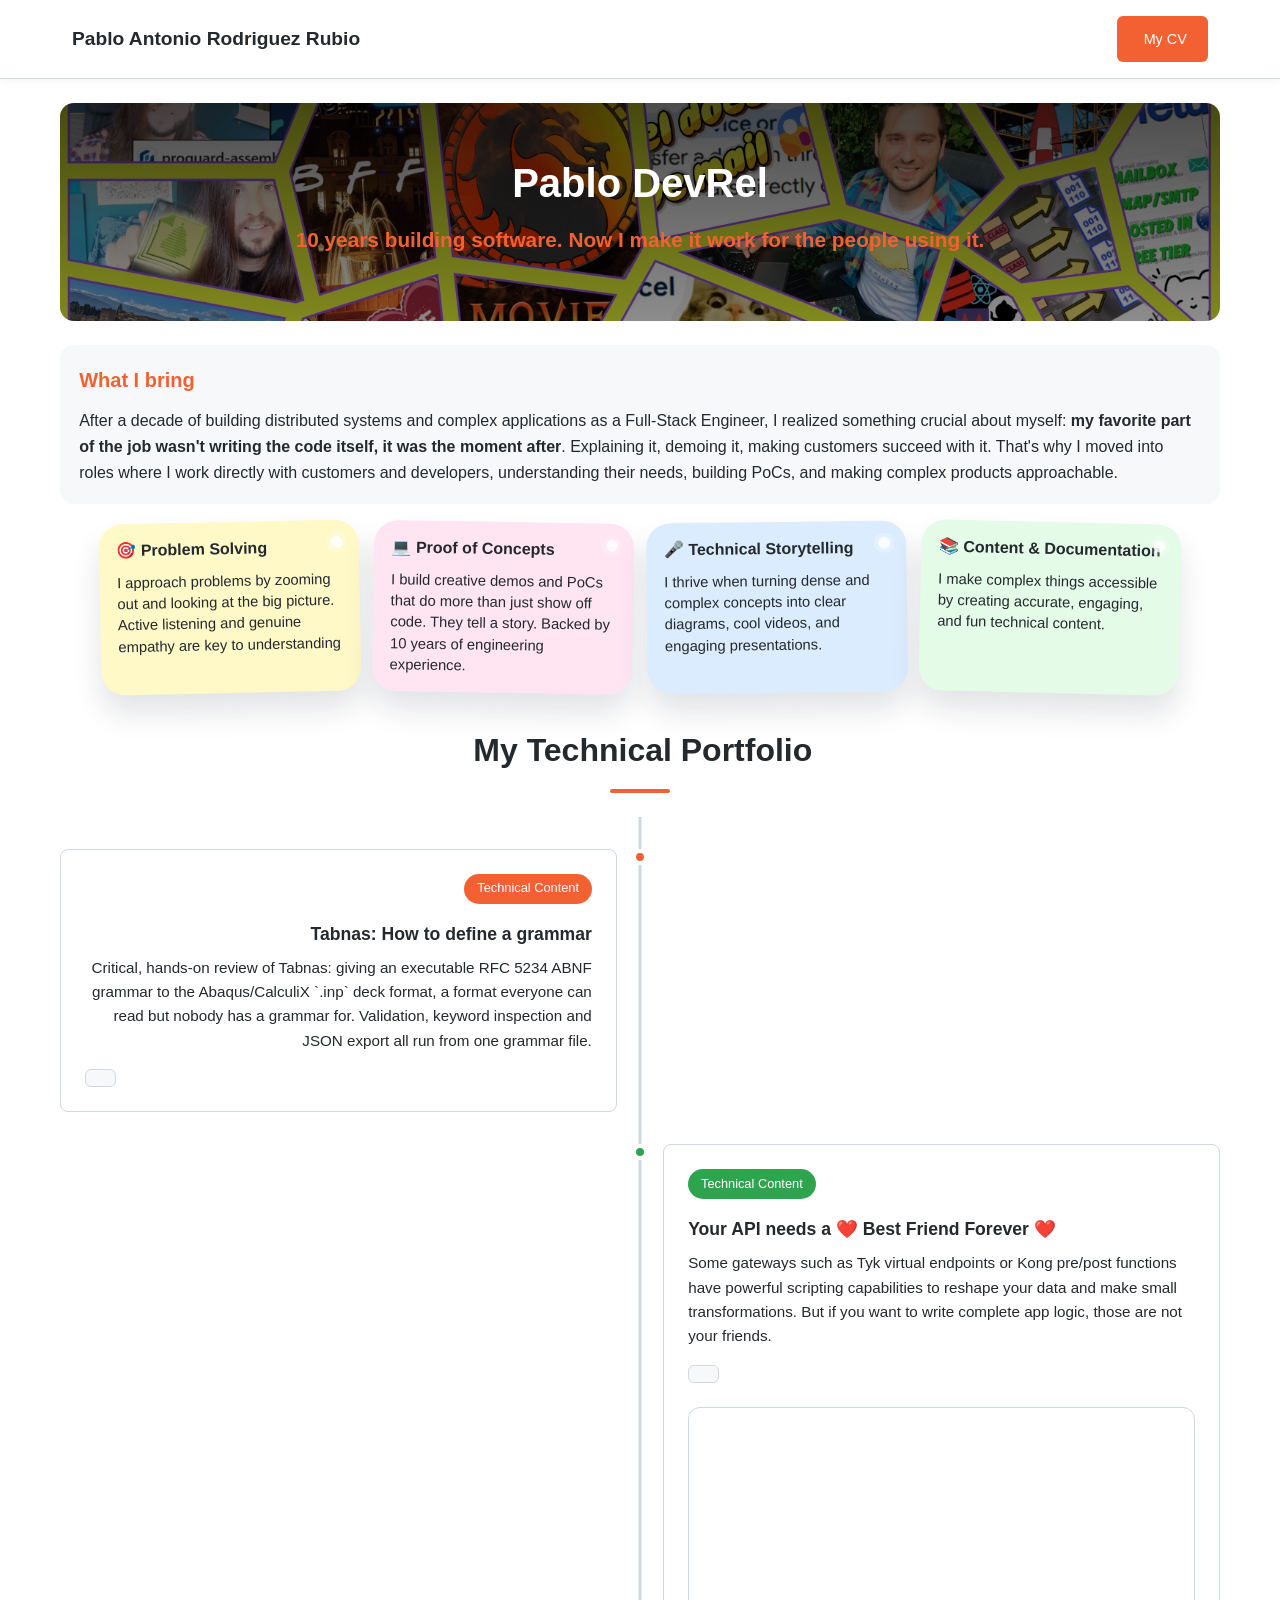
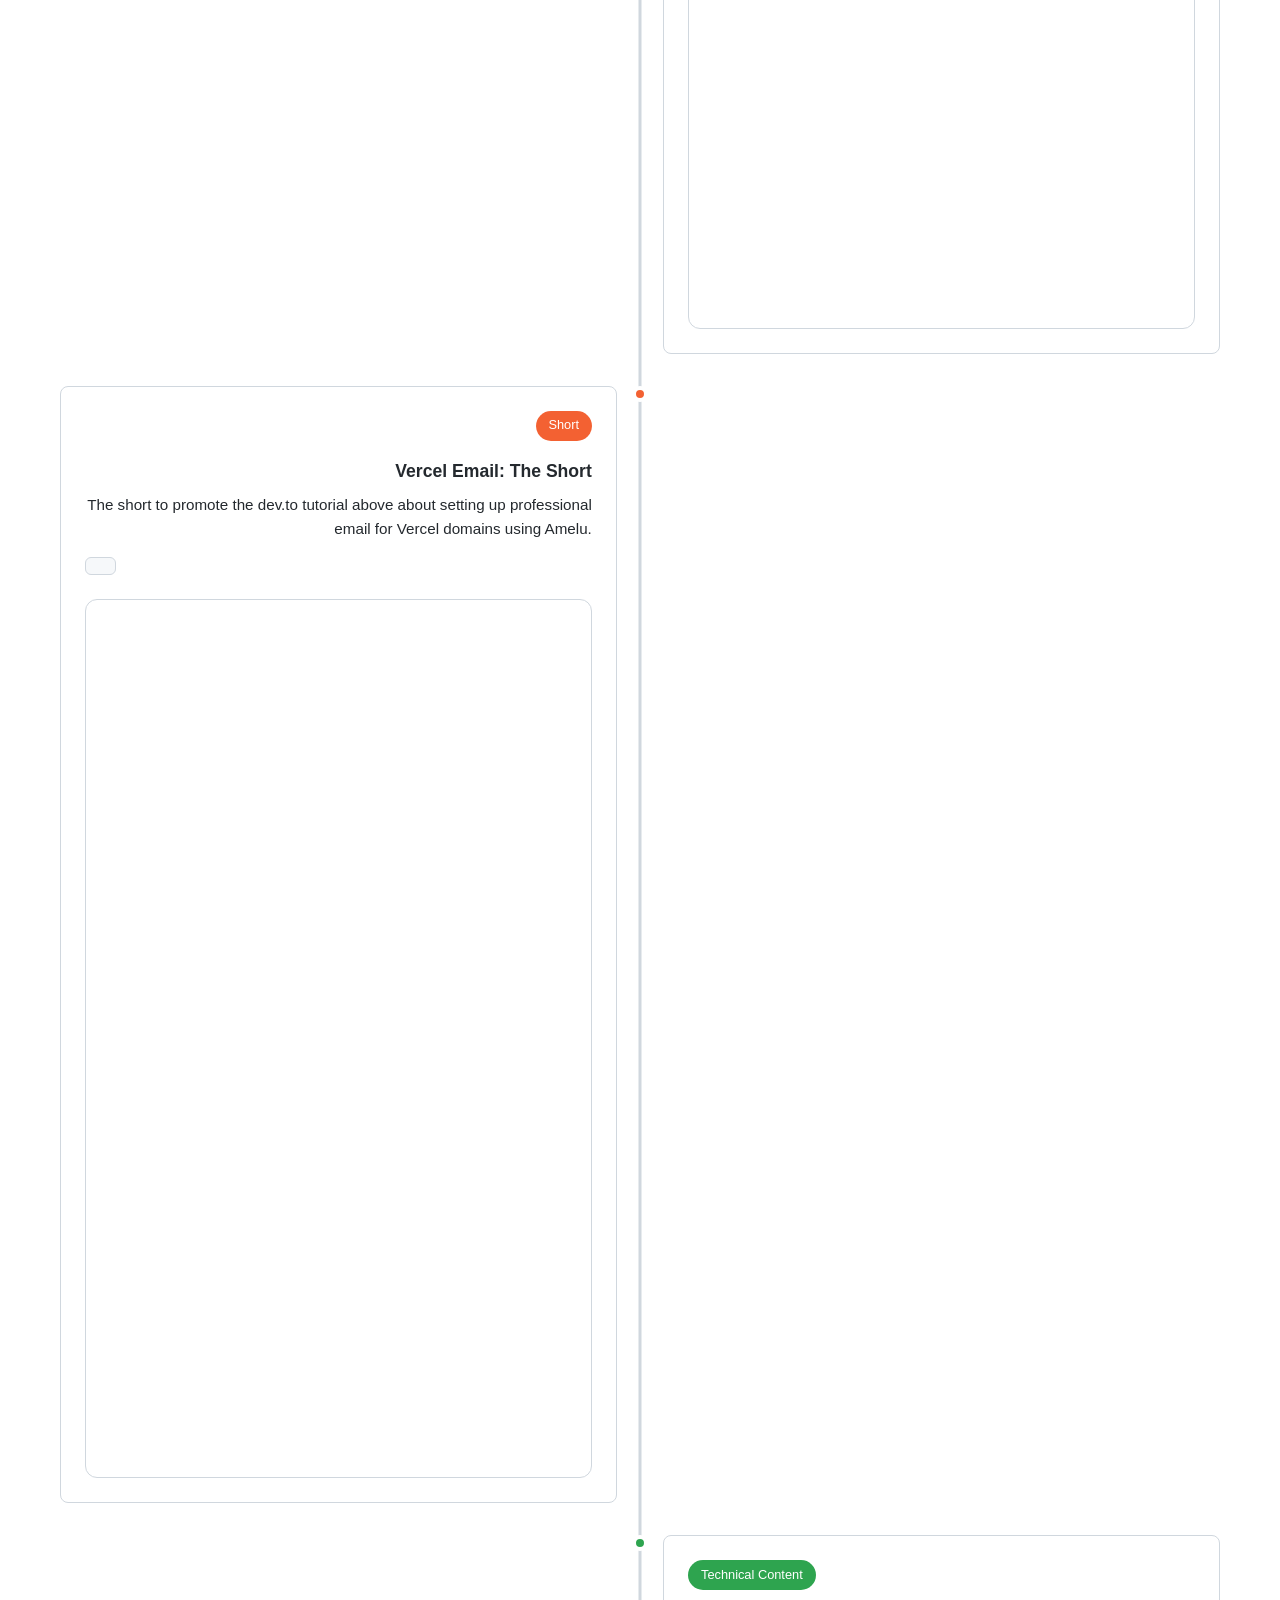
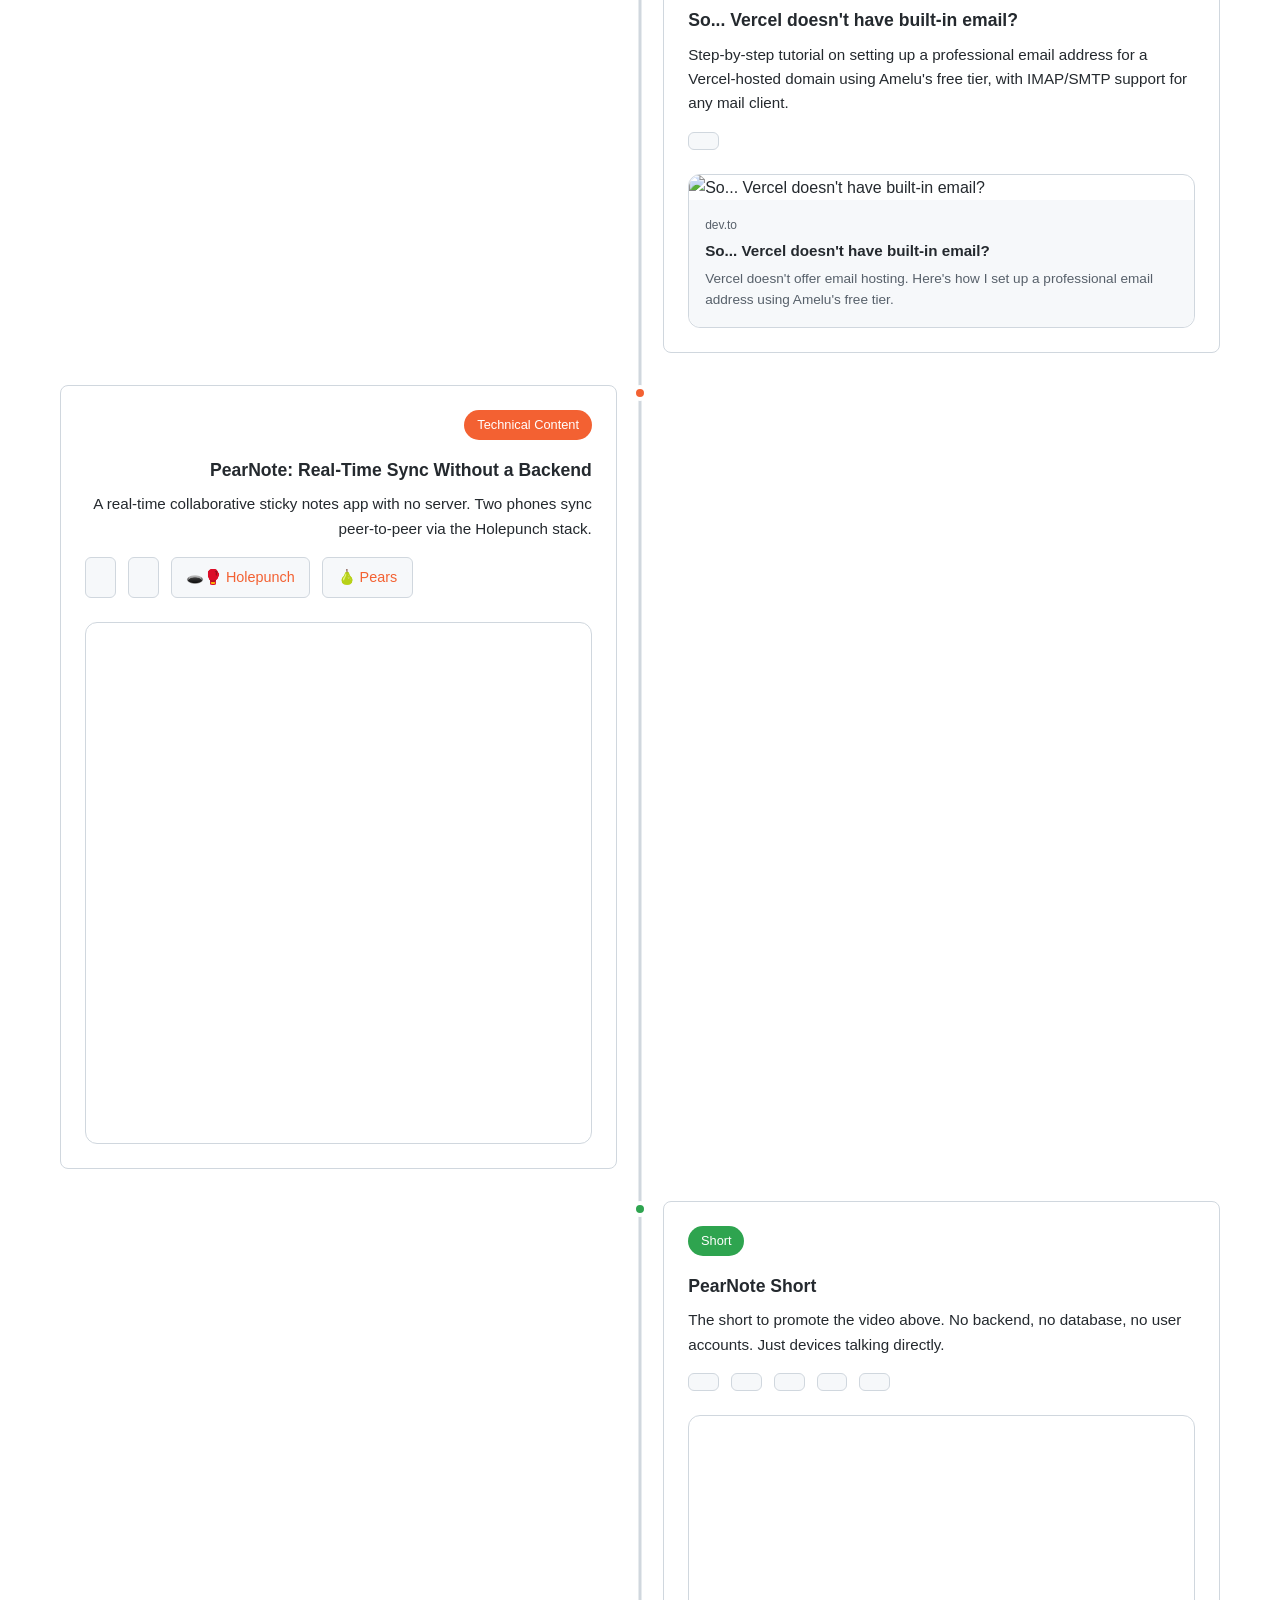
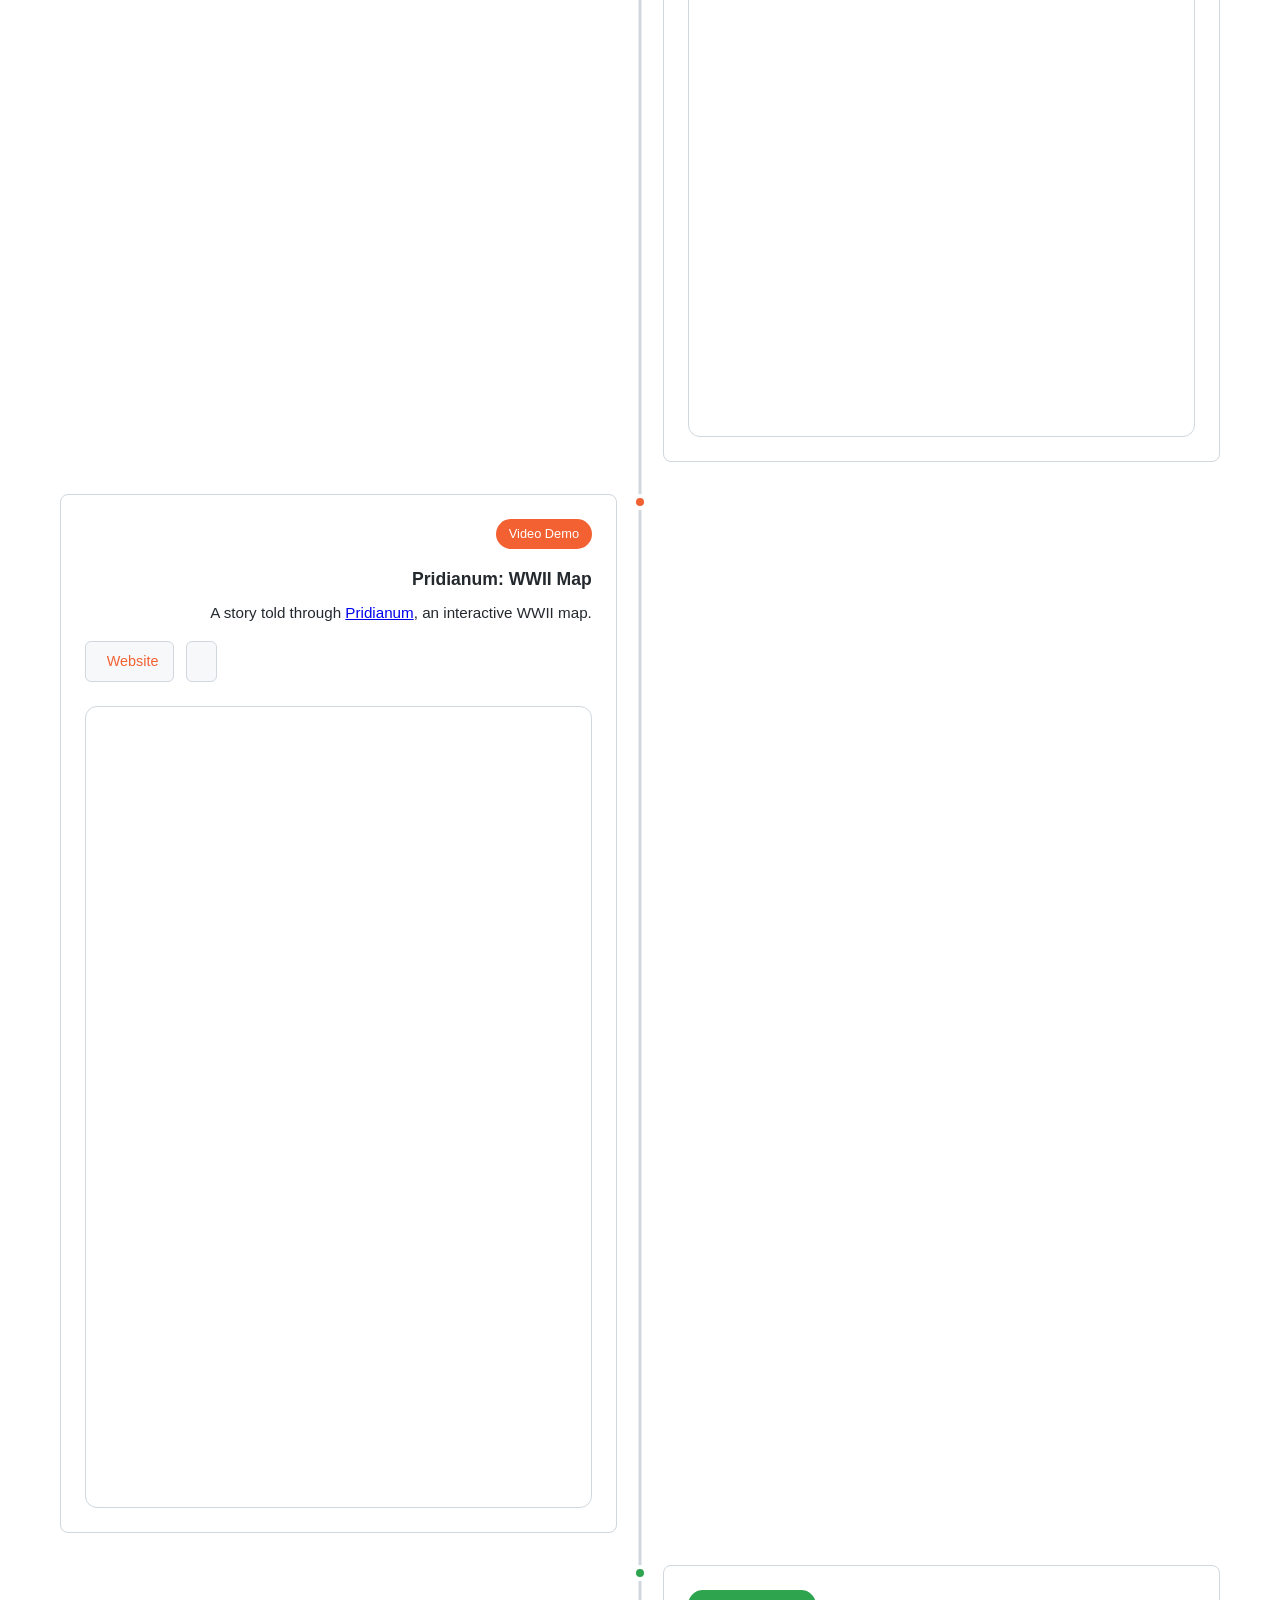
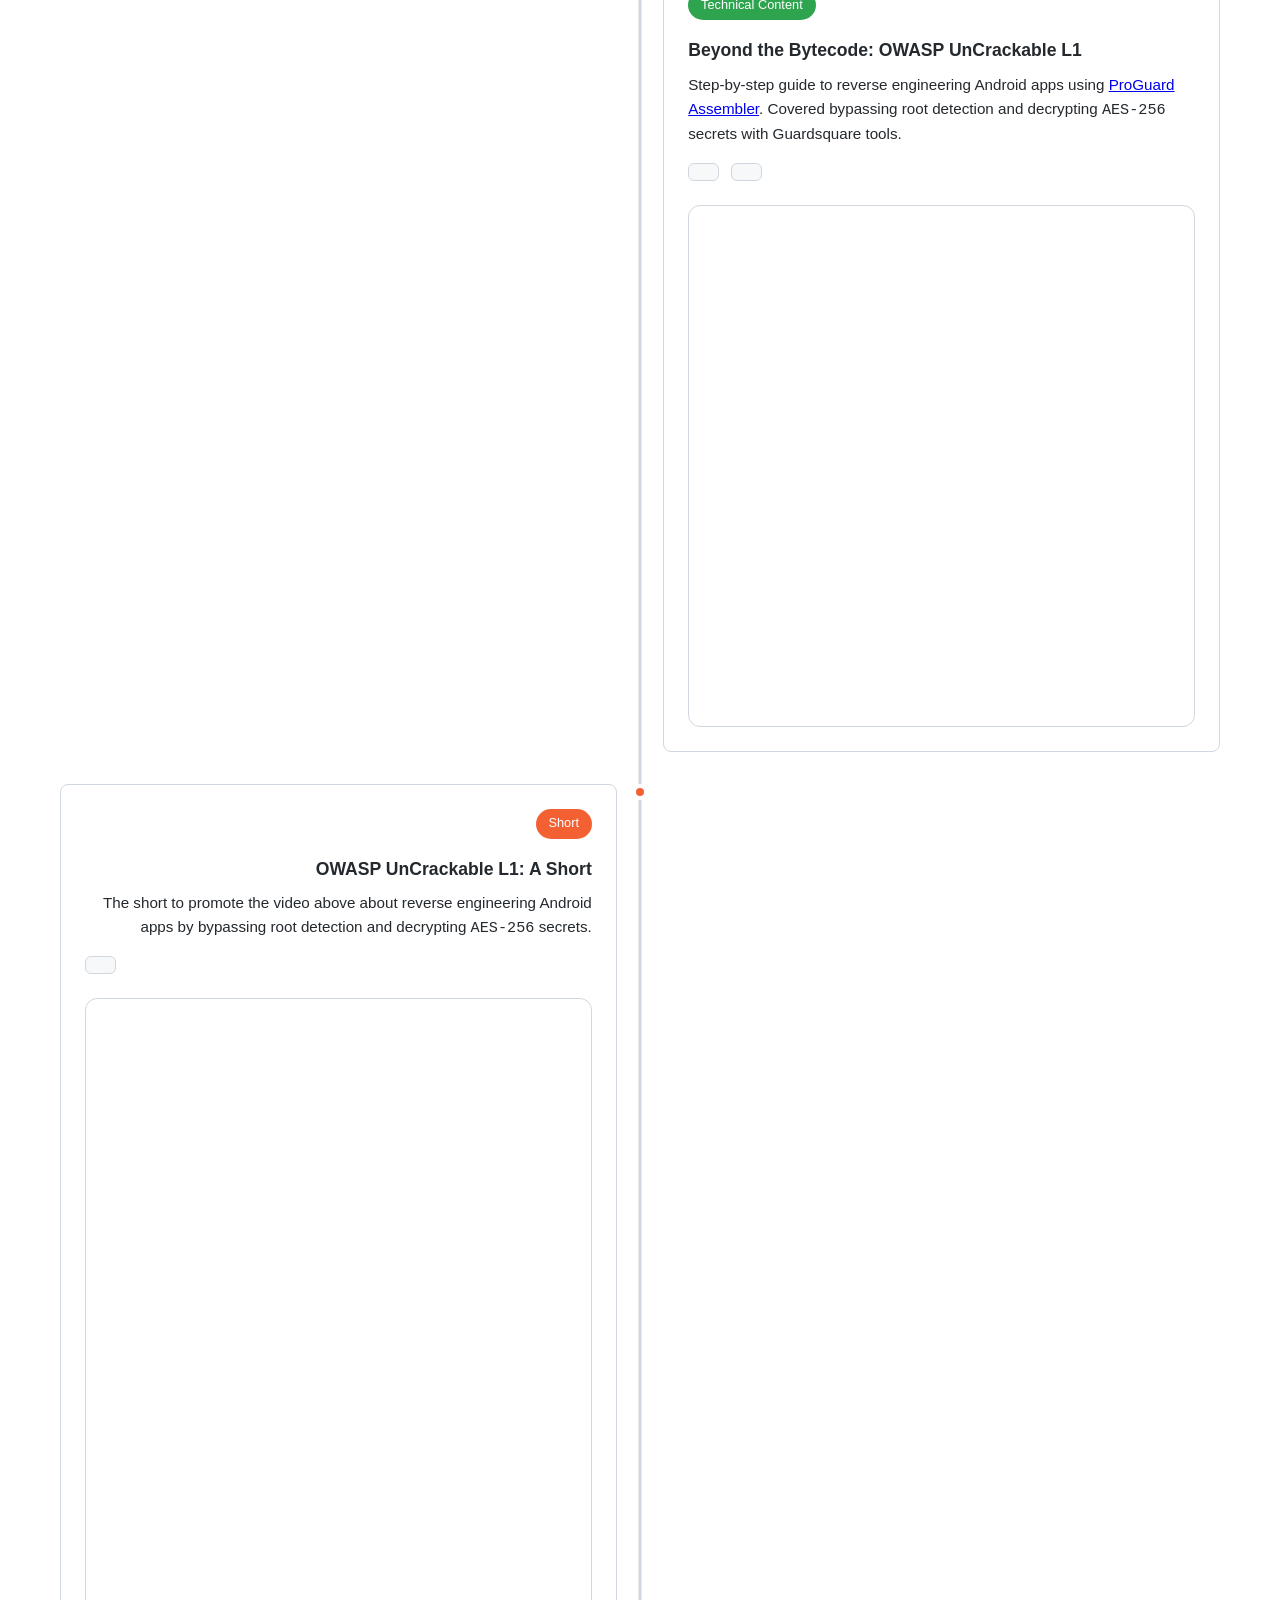
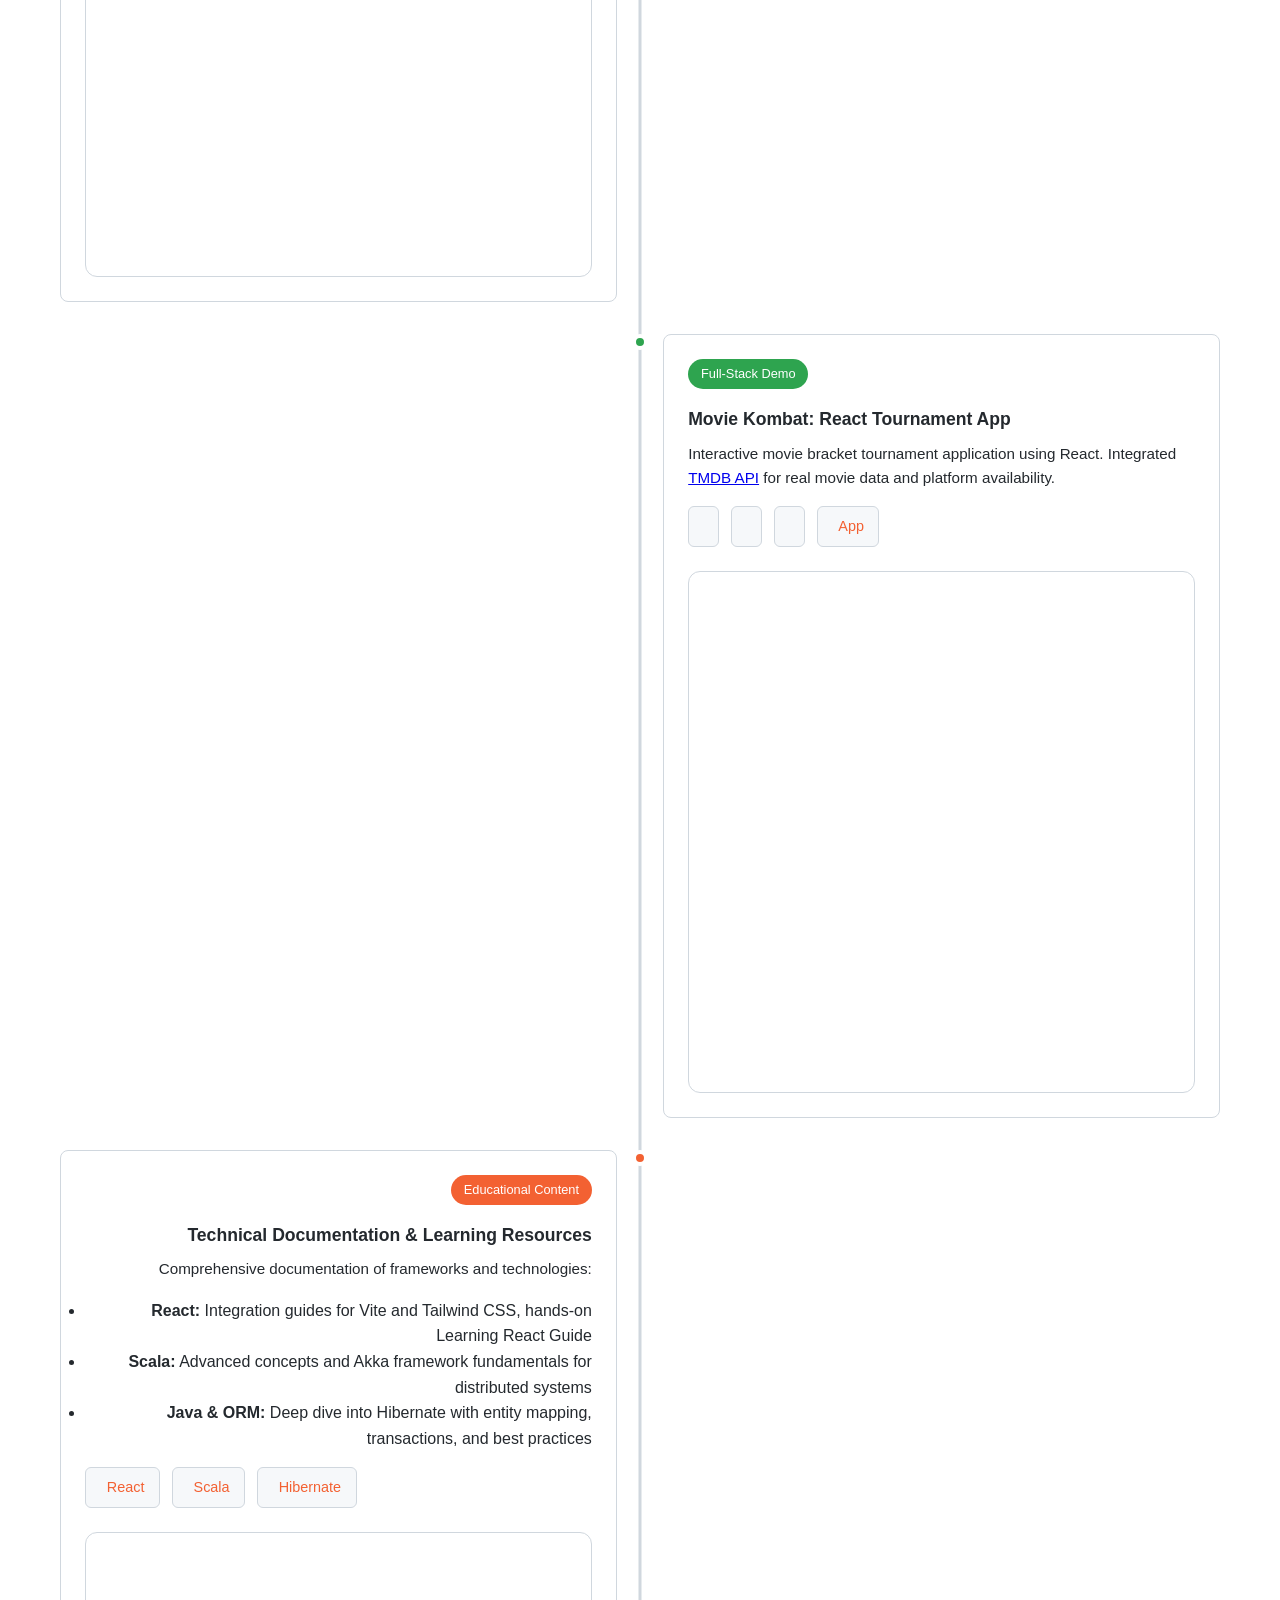
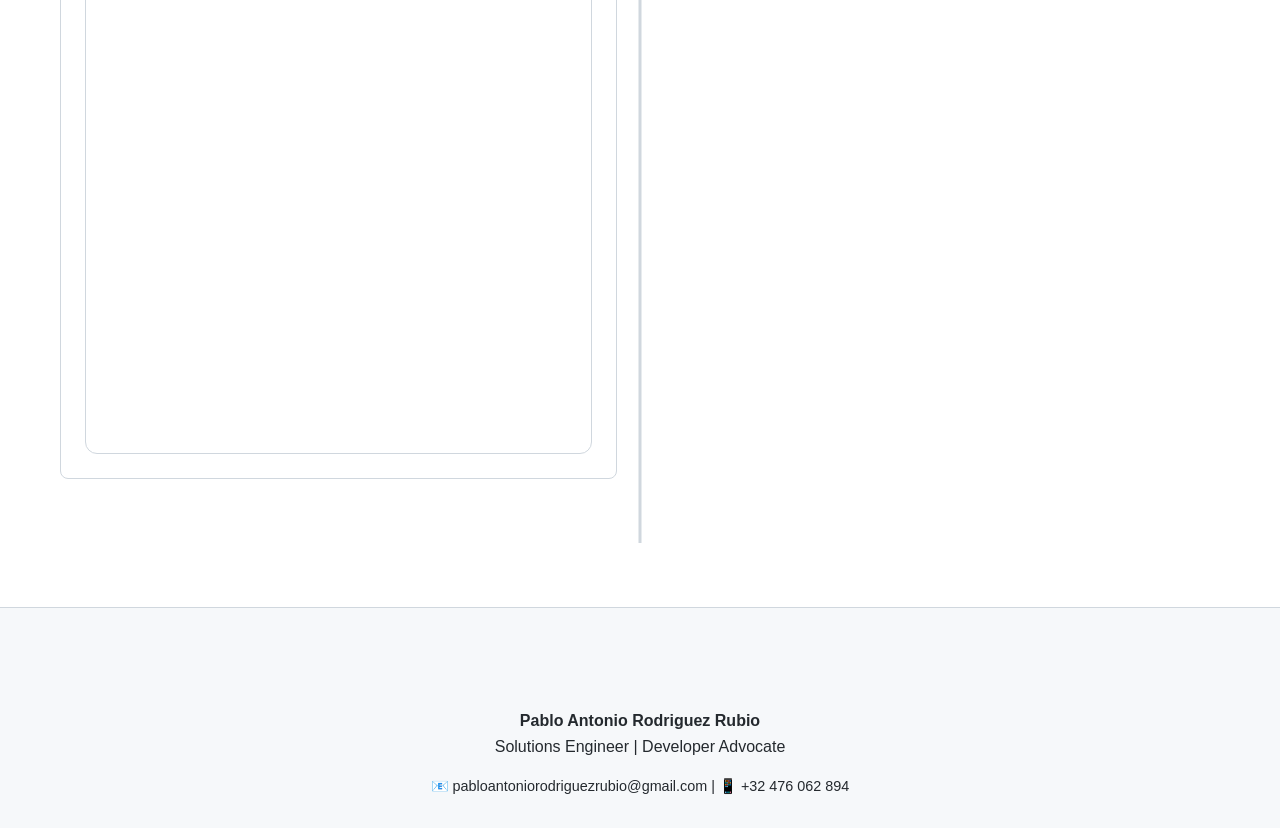
==== index.html @ 9eb97060 "webpage" ====
<!doctype html>
<html lang="en">
  <head>
    <meta charset="UTF-8" />
    <meta name="viewport" content="width=device-width, initial-scale=1.0" />
    <title>Pablo Antonio Rodriguez Rubio ▪️ Solutions Engineer ▪️ DevRel</title>
    <link
      rel="preload"
      as="image"
      href="images/linkedin-banner.webp"
      type="image/webp"
    />
    <link rel="icon" href="images/favicon.png" type="image/png" sizes="32x32" />
    <link rel="apple-touch-icon" href="images/apple-touch-icon.png" />
    <link rel="stylesheet" href="styles.css" />
    <script
      src="https://code.iconify.design/iconify-icon/3.0.0/iconify-icon.min.js"
      defer
    ></script>
  </head>
  <body>
    <header>
      <div class="header-content">
        <div class="header-title">Pablo Antonio Rodriguez Rubio</div>
        <div class="header-links">
          <a
            href="./devrel/Pablo-Antonio-Rodriguez-Rubio-SE-DevRel.pdf"
            class="cv-link devrel"
            ><iconify-icon icon="pepicons-pencil:cv"></iconify-icon>My CV</a
          >
          <!-- <a
            href="./dev/Pablo-Antonio-Rodriguez-Rubio-DEV.pdf"
            class="cv-link dev"
            ><iconify-icon icon="pepicons-pencil:cv"></iconify-icon>Software
            Engineer CV</a
          >-->
        </div>
      </div>
    </header>

    <main>
      <section class="hero">
        <h1>Pablo DevRel</h1>
        <p class="subtitle">
          10 years building software. Now I make it work for the people using
          it.
        </p>
      </section>
      <section class="why-section">
        <div class="why-content">
          <h3>What I bring</h3>
          <p>
            After a decade of building distributed systems and complex
            applications as a Full-Stack Engineer, I realized something crucial
            about myself:
            <strong
              >my favorite part of the job wasn't writing the code itself, it
              was the moment after</strong
            >. Explaining it, demoing it, making customers succeed with it.
            That's why I moved into roles where I work directly with customers
            and developers, understanding their needs, building PoCs, and
            making complex products approachable.
          </p>
        </div>

        <div class="why-grid">
          <div class="why-card sticker-yellow rotate-1">
            <h4>🎯 Problem Solving</h4>
            <p>
              I approach problems by zooming out and looking at the big picture.
              Active listening and genuine empathy are key to understanding
            </p>
          </div>
          <div class="why-card sticker-pink rotate-2">
            <h4>💻 Proof of Concepts</h4>
            <p>
              I build creative demos and PoCs that do more than just show off
              code. They tell a story. Backed by 10 years of engineering
              experience.
            </p>
          </div>
          <div class="why-card sticker-blue rotate-3">
            <h4>🎤 Technical Storytelling</h4>
            <p>
              I thrive when turning dense and complex concepts into clear
              diagrams, cool videos, and engaging presentations.
            </p>
          </div>
          <div class="why-card sticker-green rotate-4">
            <h4>📚 Content & Documentation</h4>
            <p>
              I make complex things accessible by creating accurate, engaging,
              and fun technical content.
            </p>
          </div>
        </div>
      </section>

      <section class="timeline-section">
        <h2 class="section-title">
          <iconify-icon icon="pinhead:treasure-map"></iconify-icon>My Technical
          Portfolio
        </h2>
        <div class="timeline-container">
          <div class="timeline-item">
            <div class="timeline-dot"></div>
            <div class="timeline-content">
              <span class="category">Technical Content</span>
              <h4>Tabnas: How to define a grammar</h4>
              <p>
                Critical, hands-on review of Tabnas: giving an executable RFC
                5234 ABNF grammar to the Abaqus/CalculiX `.inp` deck format, a
                format everyone can read but nobody has a grammar for.
                Validation, keyword inspection and JSON export all run from one
                grammar file.
              </p>
              <div class="timeline-links">
                <a
                  href="https://dev.to/pablodevrel/tabnas-how-to-define-a-grammar-243i"
                  class="timeline-link"
                  target="_blank"
                  rel="noopener noreferrer"
                  ><iconify-icon icon="simple-icons:devdotto"></iconify-icon
                ></a>
              </div>
            </div>
          </div>

          <div class="timeline-item">
            <div class="timeline-dot"></div>
            <div class="timeline-content">
              <span class="category">Technical Content</span>
              <h4>Your API needs a ❤️ Best Friend Forever ❤️</h4>
              <p>
                Some gateways such as Tyk virtual endpoints or Kong pre/post
                functions have powerful scripting capabilities to reshape your
                data and make small transformations. But if you want to write
                complete app logic, those are not your friends. 
              </p>
              <div class="timeline-links">
                <a
                  href="https://www.youtube.com/watch?v=d8GkpmMJqsI"
                  class="timeline-link"
                  target="_blank"
                  rel="noopener noreferrer"
                  ><iconify-icon icon="icomoon-free:youtube2"></iconify-icon
                ></a>
              </div>
              <div class="embed-container">
                <iframe
                  loading="lazy"
                  width="560"
                  height="315"
                  src="https://www.youtube.com/embed/d8GkpmMJqsI"
                  title="Your API needs a Best Friend Forever"
                  frameborder="0"
                  allow="
                    accelerometer;
                    autoplay;
                    clipboard-write;
                    encrypted-media;
                    gyroscope;
                    picture-in-picture;
                    web-share;
                  "
                  referrerpolicy="strict-origin-when-cross-origin"
                  allowfullscreen
                ></iframe>
              </div>
            </div>
          </div>

          <div class="timeline-item">
            <div class="timeline-dot"></div>
            <div class="timeline-content">
              <span class="category">Short</span>
              <h4>Vercel Email: The Short</h4>
              <p>
                The short to promote the dev.to tutorial above about setting up
                professional email for Vercel domains using Amelu.
              </p>
              <div class="timeline-links">
                <a
                  href="https://www.linkedin.com/posts/pablo-antonio-rodriguez-rubio_vercel-email-devrel-ugcPost-7496207571498905600-7t-N/?utm_source=share&utm_medium=member_desktop&rcm=ACoAADUa0hwB06eAXuLcZS24G6hAF7MsJupSDnM"
                  class="timeline-link"
                  target="_blank"
                  rel="noopener noreferrer"
                  ><iconify-icon icon="logos:linkedin"></iconify-icon
                ></a>
              </div>
              <div class="embed-container">
                <iframe
                  loading="lazy"
                  src="https://www.linkedin.com/embed/feed/update/urn:li:ugcPost:7496207571498905600?collapsed=1"
                  height="877"
                  width="504"
                  frameborder="0"
                  allowfullscreen=""
                  title="Embedded post"
                ></iframe>
              </div>
            </div>
          </div>

          <div class="timeline-item">
            <div class="timeline-dot"></div>
            <div class="timeline-content">
              <span class="category">Technical Content</span>
              <h4>So... Vercel doesn't have built-in email?</h4>
              <p>
                Step-by-step tutorial on setting up a professional email address
                for a Vercel-hosted domain using Amelu's free tier, with
                IMAP/SMTP support for any mail client.
              </p>
              <div class="timeline-links">
                <a
                  href="https://dev.to/pablodevrel/so-vercel-doesnt-have-built-in-email-2dpd"
                  class="timeline-link"
                  target="_blank"
                  rel="noopener noreferrer"
                  ><iconify-icon
                    icon="ph:dev-to-logo-fill"
                    style="font-size: 1.5rem"
                  ></iconify-icon
                ></a>
              </div>
              <div class="embed-container">
                <a
                  href="https://dev.to/pablodevrel/so-vercel-doesnt-have-built-in-email-2dpd"
                  target="_blank"
                  rel="noopener noreferrer"
                  style="display: block; text-decoration: none; color: inherit"
                >
                  <img
                    src="https://media2.dev.to/dynamic/image/width=1000,height=420,fit=cover,gravity=auto,format=auto/https%3A%2F%2Fdev-to-uploads.s3.us-east-2.amazonaws.com%2Fuploads%2Farticles%2Fqiwcn5bowu2g4pg5d5pb.png"
                    alt="So... Vercel doesn't have built-in email?"
                    style="
                      width: 100%;
                      height: auto;
                      display: block;
                      border-radius: 12px 12px 0 0;
                    "
                  />
                  <div
                    style="
                      padding: 1rem;
                      background: var(--surface-muted);
                      border-radius: 0 0 12px 12px;
                    "
                  >
                    <div
                      style="
                        font-size: 0.75rem;
                        color: var(--text-muted);
                        margin-bottom: 0.25rem;
                      "
                    >
                      dev.to
                    </div>
                    <div style="font-weight: 600; font-size: 0.95rem">
                      So... Vercel doesn't have built-in email?
                    </div>
                    <div
                      style="
                        font-size: 0.85rem;
                        color: var(--text-muted);
                        margin-top: 0.25rem;
                      "
                    >
                      Vercel doesn't offer email hosting. Here's how I set up a
                      professional email address using Amelu's free tier.
                    </div>
                  </div>
                </a>
              </div>
            </div>
          </div>

          <div class="timeline-item">
            <div class="timeline-dot"></div>
            <div class="timeline-content">
              <span class="category">Technical Content</span>
              <h4>PearNote: Real-Time Sync Without a Backend</h4>
              <p>
                A real-time collaborative sticky notes app with no server. Two
                phones sync peer-to-peer via the Holepunch stack.
              </p>
              <div class="timeline-links">
                <a
                  href="https://www.youtube.com/watch?v=B8783WSrCjI"
                  class="timeline-link"
                  target="_blank"
                  rel="noopener noreferrer"
                  ><iconify-icon icon="icomoon-free:youtube2"></iconify-icon
                ></a>
                <a
                  href="https://github.com/pablorotten/PearNote"
                  class="timeline-link"
                  target="_blank"
                  rel="noopener noreferrer"
                  ><iconify-icon icon="octicon:lockup-github-16"></iconify-icon
                ></a>
                <a
                  href="https://holepunch.to/"
                  class="timeline-link"
                  target="_blank"
                  rel="noopener noreferrer"
                  >🕳️🥊 Holepunch</a
                >
                <a
                  href="https://pears.com/"
                  class="timeline-link"
                  target="_blank"
                  rel="noopener noreferrer"
                  >🍐 Pears</a
                >
              </div>
              <div class="embed-container">
                <iframe
                  loading="lazy"
                  width="560"
                  height="315"
                  src="https://www.youtube.com/embed/B8783WSrCjI?si=c2NAVy8_muSsmod7"
                  title="YouTube video player"
                  frameborder="0"
                  allow="
                    accelerometer;
                    autoplay;
                    clipboard-write;
                    encrypted-media;
                    gyroscope;
                    picture-in-picture;
                    web-share;
                  "
                  referrerpolicy="strict-origin-when-cross-origin"
                  allowfullscreen
                ></iframe>
              </div>
            </div>
          </div>

          <div class="timeline-item">
            <div class="timeline-dot"></div>
            <div class="timeline-content">
              <span class="category">Short</span>
              <h4>PearNote Short</h4>
              <p>
                The short to promote the video above. No backend, no database,
                no user accounts. Just devices talking directly.
              </p>
              <div class="timeline-links">
                <a
                  href="https://www.tiktok.com/@pablodevrel/video/7670962825875033377"
                  class="timeline-link"
                  target="_blank"
                  rel="noopener noreferrer"
                  ><iconify-icon icon="simple-icons:tiktok"></iconify-icon
                ></a>
                <a
                  href="https://www.instagram.com/reel/DbtMjbHs1TP"
                  class="timeline-link"
                  target="_blank"
                  rel="noopener noreferrer"
                  ><iconify-icon icon="skill-icons:instagram"></iconify-icon
                ></a>
                <a
                  href="https://x.com/PabloDevRel/status/2085406445030228200"
                  class="timeline-link"
                  target="_blank"
                  rel="noopener noreferrer"
                  ><iconify-icon icon="bi:twitter-x"></iconify-icon
                ></a>
                <a
                  href="https://youtube.com/shorts/1I3DPj1Mlp8"
                  class="timeline-link"
                  target="_blank"
                  rel="noopener noreferrer"
                  ><iconify-icon icon="icomoon-free:youtube2"></iconify-icon
                ></a>
                <a
                  href="https://www.linkedin.com/posts/pablo-antonio-rodriguez-rubio_i-built-pearnote-using-the-holepunch-p2p-ugcPost-7491177729585872896-a02P/?utm_source=share&utm_medium=member_desktop&rcm=ACoAADUa0hwB06eAXuLcZS24G6hAF7MsJupSDnM"
                  class="timeline-link"
                  target="_blank"
                  rel="noopener noreferrer"
                  ><iconify-icon icon="logos:linkedin"></iconify-icon
                ></a>
              </div>
              <div class="embed-container">
                <iframe
                  loading="lazy"
                  src="https://www.tiktok.com/embed/v2/7670962825875033377"
                  title="PearNote TikTok short"
                  frameborder="0"
                  scrolling="no"
                  allowfullscreen
                ></iframe>
              </div>
            </div>
          </div>

          <div class="timeline-item">
            <div class="timeline-dot"></div>
            <div class="timeline-content">
              <span class="category">Video Demo</span>
              <h4>Pridianum: WWII Map</h4>
              <p>
                A story told through
                <a
                  href="https://pridianum.xyz/"
                  target="_blank"
                  rel="noopener noreferrer"
                  >Pridianum</a
                >, an interactive WWII map.
              </p>
              <div class="timeline-links">
                <a
                  href="https://pridianum.xyz/"
                  class="timeline-link"
                  target="_blank"
                  rel="noopener noreferrer"
                  ><iconify-icon icon="mdi:web"></iconify-icon> Website</a
                >
                <a
                  href="https://www.instagram.com/reel/DZN5QjpuKfZ/"
                  class="timeline-link"
                  target="_blank"
                  rel="noopener noreferrer"
                  ><iconify-icon icon="bi:instagram"></iconify-icon
                ></a>
              </div>
              <div class="embed-container">
                <iframe
                  loading="lazy"
                  src="https://www.instagram.com/reel/DZN5QjpuKfZ/embed"
                  title="Pridianum WWII map reel"
                  frameborder="0"
                  scrolling="no"
                  allowfullscreen
                  allow="encrypted-media"
                ></iframe>
              </div>
            </div>
          </div>

          <div class="timeline-item">
            <div class="timeline-dot"></div>
            <div class="timeline-content">
              <span class="category">Technical Content</span>
              <h4>Beyond the Bytecode: OWASP UnCrackable L1</h4>
              <p>
                Step-by-step guide to reverse engineering Android apps using
                <a
                  href="https://github.com/guardsquare/proguard-assembler"
                  target="_blank"
                  rel="noopener noreferrer"
                  >ProGuard Assembler</a
                >. Covered bypassing root detection and decrypting
                <code>AES-256</code> secrets with Guardsquare tools.
              </p>
              <div class="timeline-links">
                <a
                  href="https://www.youtube.com/watch?v=mUKR67VA0Lg"
                  class="timeline-link"
                  target="_blank"
                  rel="noopener noreferrer"
                  ><iconify-icon icon="icomoon-free:youtube2"></iconify-icon
                ></a>
                <a
                  href="https://github.com/pablorotten/GuardSquare-devrel-project"
                  class="timeline-link"
                  target="_blank"
                  rel="noopener noreferrer"
                  ><iconify-icon icon="octicon:lockup-github-16"></iconify-icon
                ></a>
              </div>
              <div class="embed-container">
                <iframe
                  loading="lazy"
                  width="560"
                  height="315"
                  src="https://www.youtube.com/embed/mUKR67VA0Lg?si=fWk-dgQaL2lE48CV"
                  title="YouTube video player"
                  frameborder="0"
                  allow="
                    accelerometer;
                    autoplay;
                    clipboard-write;
                    encrypted-media;
                    gyroscope;
                    picture-in-picture;
                    web-share;
                  "
                  referrerpolicy="strict-origin-when-cross-origin"
                  allowfullscreen
                ></iframe>
              </div>
            </div>
          </div>

          <div class="timeline-item">
            <div class="timeline-dot"></div>
            <div class="timeline-content">
              <span class="category">Short</span>
              <h4>OWASP UnCrackable L1: A Short</h4>
              <p>
                The short to promote the video above about reverse engineering
                Android apps by bypassing root detection and decrypting
                <code>AES-256</code> secrets.
              </p>
              <div class="timeline-links">
                <a
                  href="https://www.linkedin.com/embed/feed/update/urn:li:ugcPost:7467549509397704705"
                  class="timeline-link"
                  target="_blank"
                  rel="noopener noreferrer"
                  ><iconify-icon icon="logos:linkedin"></iconify-icon
                ></a>
              </div>
              <div class="embed-container">
                <iframe
                  loading="lazy"
                  src="https://www.linkedin.com/embed/feed/update/urn:li:ugcPost:7467549509397704705?collapsed=1"
                  height="877"
                  width="504"
                  frameborder="0"
                  allowfullscreen=""
                  title="Embedded post"
                ></iframe>
              </div>
            </div>
          </div>

          <div class="timeline-item">
            <div class="timeline-dot"></div>
            <div class="timeline-content">
              <span class="category">Full-Stack Demo</span>
              <h4>Movie Kombat: React Tournament App</h4>
              <p>
                Interactive movie bracket tournament application using React.
                Integrated
                <a
                  href="https://developer.themoviedb.org/reference/intro/getting-started"
                  target="_blank"
                  rel="noopener noreferrer"
                  >TMDB API</a
                >
                for real movie data and platform availability.
              </p>
              <div class="timeline-links">
                <a
                  href="https://github.com/pablorotten/movie-kombat"
                  class="timeline-link"
                  target="_blank"
                  rel="noopener noreferrer"
                  ><iconify-icon icon="octicon:lockup-github-16"></iconify-icon
                ></a>
                <a
                  href="https://youtube.com/shorts/OPYjPb3ffrs"
                  class="timeline-link"
                  target="_blank"
                  rel="noopener noreferrer"
                  ><iconify-icon icon="icomoon-free:youtube2"></iconify-icon
                ></a>
                <a
                  href="https://lnkd.in/p/eG45vvqT"
                  class="timeline-link"
                  target="_blank"
                  rel="noopener noreferrer"
                  ><iconify-icon icon="logos:linkedin"></iconify-icon
                ></a>
                <a
                  href="https://moviekombat.app/"
                  class="timeline-link"
                  target="_blank"
                  rel="noopener noreferrer"
                  ><iconify-icon icon="emojione-v1:dragon-face"></iconify-icon
                  >App</a
                >
              </div>
              <div class="embed-container">
                <iframe
                  loading="lazy"
                  width="560"
                  height="315"
                  src="https://www.youtube.com/embed/OPYjPb3ffrs"
                  title="YouTube video player"
                  frameborder="0"
                  allow="
                    accelerometer;
                    autoplay;
                    clipboard-write;
                    encrypted-media;
                    gyroscope;
                    picture-in-picture;
                    web-share;
                  "
                  referrerpolicy="strict-origin-when-cross-origin"
                  allowfullscreen
                ></iframe>
              </div>
            </div>
          </div>

          <div class="timeline-item">
            <div class="timeline-dot"></div>
            <div class="timeline-content">
              <span class="category">Educational Content</span>
              <h4>Technical Documentation & Learning Resources</h4>
              <p>Comprehensive documentation of frameworks and technologies:</p>
              <ul style="color: var(--text); margin: 0.75rem 0">
                <li>
                  <strong>React:</strong> Integration guides for Vite and
                  Tailwind CSS, hands-on Learning React Guide
                </li>
                <li>
                  <strong>Scala:</strong> Advanced concepts and Akka framework
                  fundamentals for distributed systems
                </li>
                <li>
                  <strong>Java & ORM:</strong> Deep dive into Hibernate with
                  entity mapping, transactions, and best practices
                </li>
              </ul>
              <div class="timeline-links">
                <a
                  href="https://github.com/pablorotten/vite-react-tailwind/blob/main/Learning-React.md"
                  class="timeline-link"
                  target="_blank"
                  rel="noopener noreferrer"
                  ><iconify-icon icon="devicon:react"></iconify-icon> React</a
                >
                <a
                  href="https://github.com/pablorotten/rock-the-jvm-scala-beginners"
                  class="timeline-link"
                  target="_blank"
                  rel="noopener noreferrer"
                  ><iconify-icon icon="devicon:scala"></iconify-icon> Scala</a
                >
                <a
                  href="https://github.com/pablorotten/hibernate-course"
                  class="timeline-link"
                  target="_blank"
                  rel="noopener noreferrer"
                  ><iconify-icon icon="devicon:hibernate"></iconify-icon>
                  Hibernate</a
                >
              </div>
              <div class="embed-container">
                <iframe
                  loading="lazy"
                  src="https://pablorotten.github.io/vite-react-tailwind/"
                  title="Vite React Tailwind live demo"
                  frameborder="0"
                  allowfullscreen
                ></iframe>
              </div>
            </div>
          </div>
        </div>
      </section>
    </main>

    <footer>
      <div class="social-links">
        <a
          href="https://github.com/pablorotten"
          class="social-link"
          title="GitHub"
          target="_blank"
          rel="noopener noreferrer"
          ><iconify-icon icon="octicon:mark-github-16"></iconify-icon
        ></a>
        <a
          href="https://www.linkedin.com/in/pablo-antonio-rodriguez-rubio"
          class="social-link"
          title="LinkedIn"
          target="_blank"
          rel="noopener noreferrer"
          ><iconify-icon icon="devicon:linkedin"></iconify-icon
        ></a>
        <a
          href="mailto:pabloantoniorodriguezrubio@gmail.com"
          class="social-link"
          title="Email"
          target="_blank"
          rel="noopener noreferrer"
          ><iconify-icon icon="ic:baseline-email"></iconify-icon
        ></a>
        <a
          href="https://www.youtube.com/@PabloDevRel"
          class="social-link"
          title="YouTube"
          target="_blank"
          rel="noopener noreferrer"
          ><iconify-icon icon="bi:youtube"></iconify-icon
        ></a>
        <a
          href="https://www.instagram.com/pablodevrel/"
          class="social-link"
          title="Instagram"
          target="_blank"
          rel="noopener noreferrer"
          ><iconify-icon icon="bi:instagram"></iconify-icon
        ></a>
        <a
          href="https://www.tiktok.com/@pablodevrel"
          class="social-link"
          title="TikTok"
          target="_blank"
          rel="noopener noreferrer"
          ><iconify-icon icon="simple-icons:tiktok"></iconify-icon
        ></a>
        <a
          href="https://x.com/PabloDevRel"
          class="social-link"
          title="X (Twitter)"
          target="_blank"
          rel="noopener noreferrer"
          ><iconify-icon icon="bi:twitter-x"></iconify-icon
        ></a>
      </div>
      <p>
        <strong>Pablo Antonio Rodriguez Rubio</strong><br />
        Solutions Engineer | Developer Advocate
      </p>
      <p style="font-size: 0.9rem; margin-top: 1rem">
        📧 pabloantoniorodriguezrubio@gmail.com | 📱 +32 476 062 894
      </p>
    </footer>
  </body>
</html>
---- styles.css ----
* {
    margin: 0;
    padding: 0;
    box-sizing: border-box;
}

:root {
    --primary: #f36132;
    --secondary: #2ea44f;
    --dark: #24292e;
    --light: #f6f8fa;
    --background: #ffffff;
    --surface: #ffffff;
    --surface-muted: #f6f8fa;
    --text: #24292e;
    --text-muted: #57606a;
    --border: #d0d7de;
    --shadow: rgba(0, 0, 0, 0.05);
}

html {
    color-scheme: light dark;
    scroll-behavior: smooth;
}

body {
    font-family: -apple-system, BlinkMacSystemFont, 'Segoe UI', Helvetica, Arial, sans-serif;
    background-color: var(--background);
    color: var(--text);
    line-height: 1.6;
}

iconify-icon {
    display: inline-block;
    /* width: 4.05em; */
    /* height: 1.05em; */
    vertical-align: middle;
    margin-right: 0.35rem;
    color: inherit;
}

@media (prefers-color-scheme: dark) {
    :root {
        --background: #0f1720;
        --surface: #161b22;
        --surface-muted: #111827;
        --text: #d8e3ff;
        --text-muted: #94a3b8;
        --border: #30363d;
        --shadow: rgba(0, 0, 0, 0.45);
        --primary: #ff8b60;
        --secondary: #3fb950;
    }
}


/* Header - Sticky */
header {
    position: sticky;
    top: 0;
    background: var(--surface);
    border-bottom: 1px solid var(--border);
    z-index: 1000;
    box-shadow: 0 2px 8px var(--shadow);
}

.header-content {
    max-width: 1200px;
    margin: 0 auto;
    padding: 1rem 2rem;
    display: flex;
    justify-content: space-between;
    align-items: center;
}

.header-title {
    font-size: 1.2rem;
    font-weight: 600;
    color: var(--text);
}

.header-links {
    display: flex;
    gap: 1rem;
}

.cv-link {
    padding: 0.6rem 1.2rem;
    border-radius: 6px;
    text-decoration: none;
    font-weight: 500;
    font-size: 0.9rem;
    transition: all 0.2s;
    border: 2px solid transparent;
}

.cv-link.devrel {
    background-color: var(--primary);
    color: white;
}

.cv-link.devrel:hover {
    background-color: #d64f26;
    transform: translateY(-2px);
}

.cv-link.dev {
    background-color: var(--secondary);
    color: white;
}

.cv-link.dev:hover {
    background-color: #268a42;
    transform: translateY(-2px);
}

/* Main Container */
main {
    max-width: 1200px;
    margin: 0 auto;
    padding: 0 1.25rem;
}

/* Hero Section */
.hero {
    text-align: center;
    padding: 3rem 1.25rem;
    background: linear-gradient(180deg, rgba(0, 0, 0, 0.7), rgba(0, 0, 0, 0.45)), url("images/linkedin-banner.webp") center/cover no-repeat;
    border-radius: 14px;
    margin-bottom: 1.5rem;
    margin-top: 1.5rem;
    color: white;
}

.hero h1 {
    font-size: 2.5rem;
    margin-bottom: 0.5rem;
    color: white;
}

.hero .subtitle {
    font-size: 1.3rem;
    color: var(--primary);
    margin-bottom: 1rem;
    font-weight: 600;
}


/* Why Transition Section */
.why-section {
    margin-bottom: 2rem;
}

.section-title {
    font-size: 2rem;
    margin-bottom: 1.5rem;
    color: var(--text);
    text-align: center;
    position: relative;
    padding-bottom: 1rem;
}

.section-title::after {
    content: '';
    position: absolute;
    bottom: 0;
    left: 50%;
    transform: translateX(-50%);
    width: 60px;
    height: 4px;
    background: var(--primary);
    border-radius: 2px;
}

.why-content {
    background: var(--surface-muted);
    padding: 1.2rem;
    border-radius: 14px;
    margin-bottom: 1.1rem;
}

.why-content h3 {
    color: var(--primary);
    margin-bottom: 0.8rem;
    font-size: 1.25rem;
}

.why-grid {
    display: flex;
    flex-wrap: wrap;
    justify-content: center;
    gap: 0.85rem;
    margin-top: 0.9rem;
}

.why-card {
    position: relative;
    width: min(100%, 260px);
    padding: 1rem 1.1rem;
    border-radius: 1.5rem;
    box-shadow: 0 18px 30px rgba(15, 23, 40, 0.12);
    color: var(--dark);
    background: var(--surface);
    transform: rotate(var(--sticker-rotate, 0deg));
}

.why-card::before {
    content: '';
    position: absolute;
    top: 1rem;
    right: 1rem;
    width: 12px;
    height: 12px;
    border-radius: 50%;
    background: rgba(255, 255, 255, 0.85);
    box-shadow: 0 0 0 4px rgba(255, 255, 255, 0.2);
}

.why-card h4 {
    margin-bottom: 0.7rem;
    font-size: 1rem;
    line-height: 1.35;
    color: var(--dark);
}

.why-card p {
    color: var(--dark);
    font-size: 0.92rem;
    line-height: 1.45;
    margin: 0;
}

.sticker-yellow {
    background: #fff9c8;
}

.sticker-pink {
    background: #ffe4f1;
}

.sticker-blue {
    background: #dcecff;
}

.sticker-green {
    background: #e4fbe7;
}

.sticker-cream {
    background: #fff8ec;
}

.sticker-lavender {
    background: #f2e7ff;
}

.rotate-1 {
    --sticker-rotate: -1.2deg;
}

.rotate-2 {
    --sticker-rotate: 0.9deg;
}

.rotate-3 {
    --sticker-rotate: -0.7deg;
}

.rotate-4 {
    --sticker-rotate: 1.3deg;
}

.rotate-5 {
    --sticker-rotate: -1.1deg;
}

.rotate-6 {
    --sticker-rotate: 0.6deg;
}

@media (max-width: 1024px) {
    .why-card {
        flex: 0 0 calc(50% - 0.85rem);
        max-width: calc(50% - 0.85rem);
    }
}

@media (max-width: 768px) {
    .why-card {
        flex: 0 0 100%;
        max-width: 100%;
    }
}

/* Timeline Section */
.timeline-section {
    margin-bottom: 4rem;
}

.timeline-container {
    position: relative;
    padding: 2rem 0;
}

/* Central line */
.timeline-container::before {
    content: '';
    position: absolute;
    left: 50%;
    transform: translateX(-50%);
    width: 3px;
    height: 100%;
    background: var(--border);
    top: 0;
}

.timeline-item {
    margin-bottom: 2rem;
    position: relative;
}

.timeline-item:nth-child(odd) .timeline-content {
    margin-left: 0;
    margin-right: 52%;
    text-align: right;
}

.timeline-item:nth-child(even) .timeline-content {
    margin-left: 52%;
    margin-right: 0;
    text-align: left;
}

/* Timeline dot */
.timeline-dot {
    position: absolute;
    left: 50%;
    top: 0;
    transform: translateX(-50%);
    width: 16px;
    height: 16px;
    background: var(--primary);
    border: 4px solid white;
    border-radius: 50%;
    z-index: 10;
}

.timeline-item:nth-child(even) .timeline-dot {
    background: var(--secondary);
}

.timeline-content {
    background: var(--surface);
    border: 1px solid var(--border);
    border-radius: 8px;
    padding: 1.5rem;
    transition: all 0.3s ease;
}

.timeline-content:hover {
    box-shadow: 0 8px 24px rgba(0, 0, 0, 0.12);
    border-color: var(--primary);
}

.timeline-content h4 {
    color: var(--text);
    margin-bottom: 0.5rem;
    font-size: 1.1rem;
}

.timeline-content .category {
    display: inline-block;
    background: var(--primary);
    color: white;
    padding: 0.3rem 0.8rem;
    border-radius: 20px;
    font-size: 0.8rem;
    margin-bottom: 1rem;
    font-weight: 500;
}

.timeline-item:nth-child(even) .timeline-content .category {
    background: var(--secondary);
}

.timeline-content p {
    color: var(--text);
    margin-bottom: 1rem;
    font-size: 0.95rem;
}

.timeline-links {
    display: flex;
    flex-wrap: wrap;
    gap: 0.75rem;
    margin-top: 1rem;
}

.embed-container {
    margin-top: 1.5rem;
    width: 100%;
    max-width: 560px;
    border: 1px solid var(--border);
    border-radius: 12px;
    overflow: hidden;
    background: var(--surface);
}

.embed-container iframe {
    width: 100%;
    min-height: 520px;
    border: 0;
    display: block;
}

.embed-container iframe[src*="instagram.com"] {
    height: 800px;
}

.embed-container iframe[src*="tiktok.com"] {
    height: 620px;
}

.timeline-link {
    display: inline-flex;
    align-items: center;
    gap: 0.4rem;
    padding: 0.5rem 0.9rem;
    background: var(--surface-muted);
    color: var(--primary);
    text-decoration: none;
    border-radius: 6px;
    font-size: 0.9rem;
    transition: all 0.2s;
    border: 1px solid var(--border);
}

.timeline-link iconify-icon {
    margin-right: 0;
}

.timeline-link:hover {
    background: var(--primary);
    color: white;
    text-decoration: none;
}

/* Responsive */
@media (max-width: 768px) {
    .header-content {
        flex-direction: column;
        gap: 1rem;
    }

    .header-links {
        flex-direction: column;
        width: 100%;
    }

    .cv-link {
        width: 100%;
        text-align: center;
    }

    .hero h1 {
        font-size: 1.8rem;
    }

    .section-title {
        font-size: 1.5rem;
    }

    /* Timeline on mobile */
    .timeline-container::before {
        left: 8px;
    }

    .timeline-dot {
        left: 8px;
        transform: translateX(-50%);
    }

    .timeline-item:nth-child(odd) .timeline-content,
    .timeline-item:nth-child(even) .timeline-content {
        margin-left: 40px;
        margin-right: 0;
        text-align: left;
    }

    .why-grid {
        grid-template-columns: 1fr;
    }
}

/* Footer */
footer {
    background: var(--surface-muted);
    border-top: 1px solid var(--border);
    padding: 2rem;
    text-align: center;
    margin-top: 4rem;
    color: var(--text);
}

.social-links {
    display: flex;
    justify-content: center;
    gap: 1rem;
    margin-bottom: 1rem;
}

.social-link {
    display: inline-flex;
    align-items: center;
    justify-content: center;
    padding: 0;
    background: transparent;
    border: none;
    color: var(--text);
    text-decoration: none;
    transition: color 0.2s ease;
}

.social-link iconify-icon {
    font-size: 1.8rem;
    width: 1.8em;
    height: 1.8em;
}

.social-link:hover {
    color: var(--primary);
}
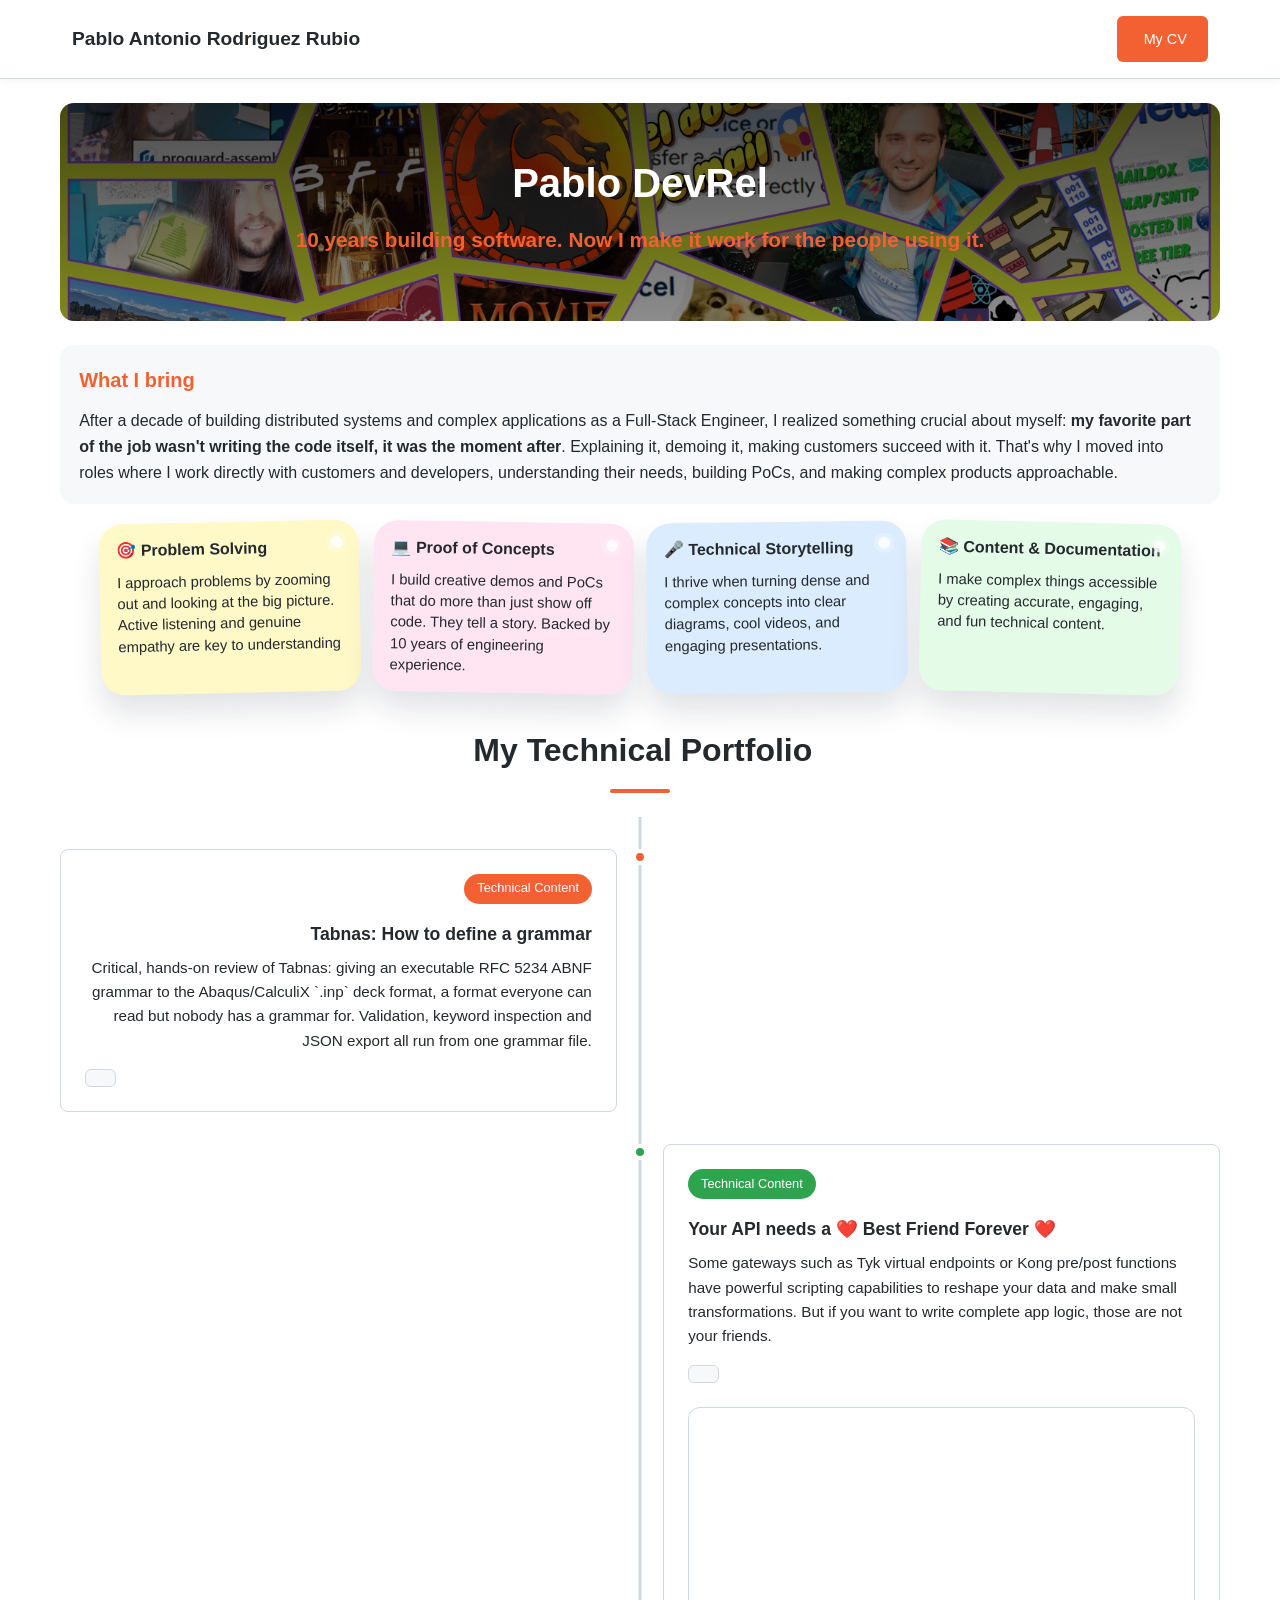
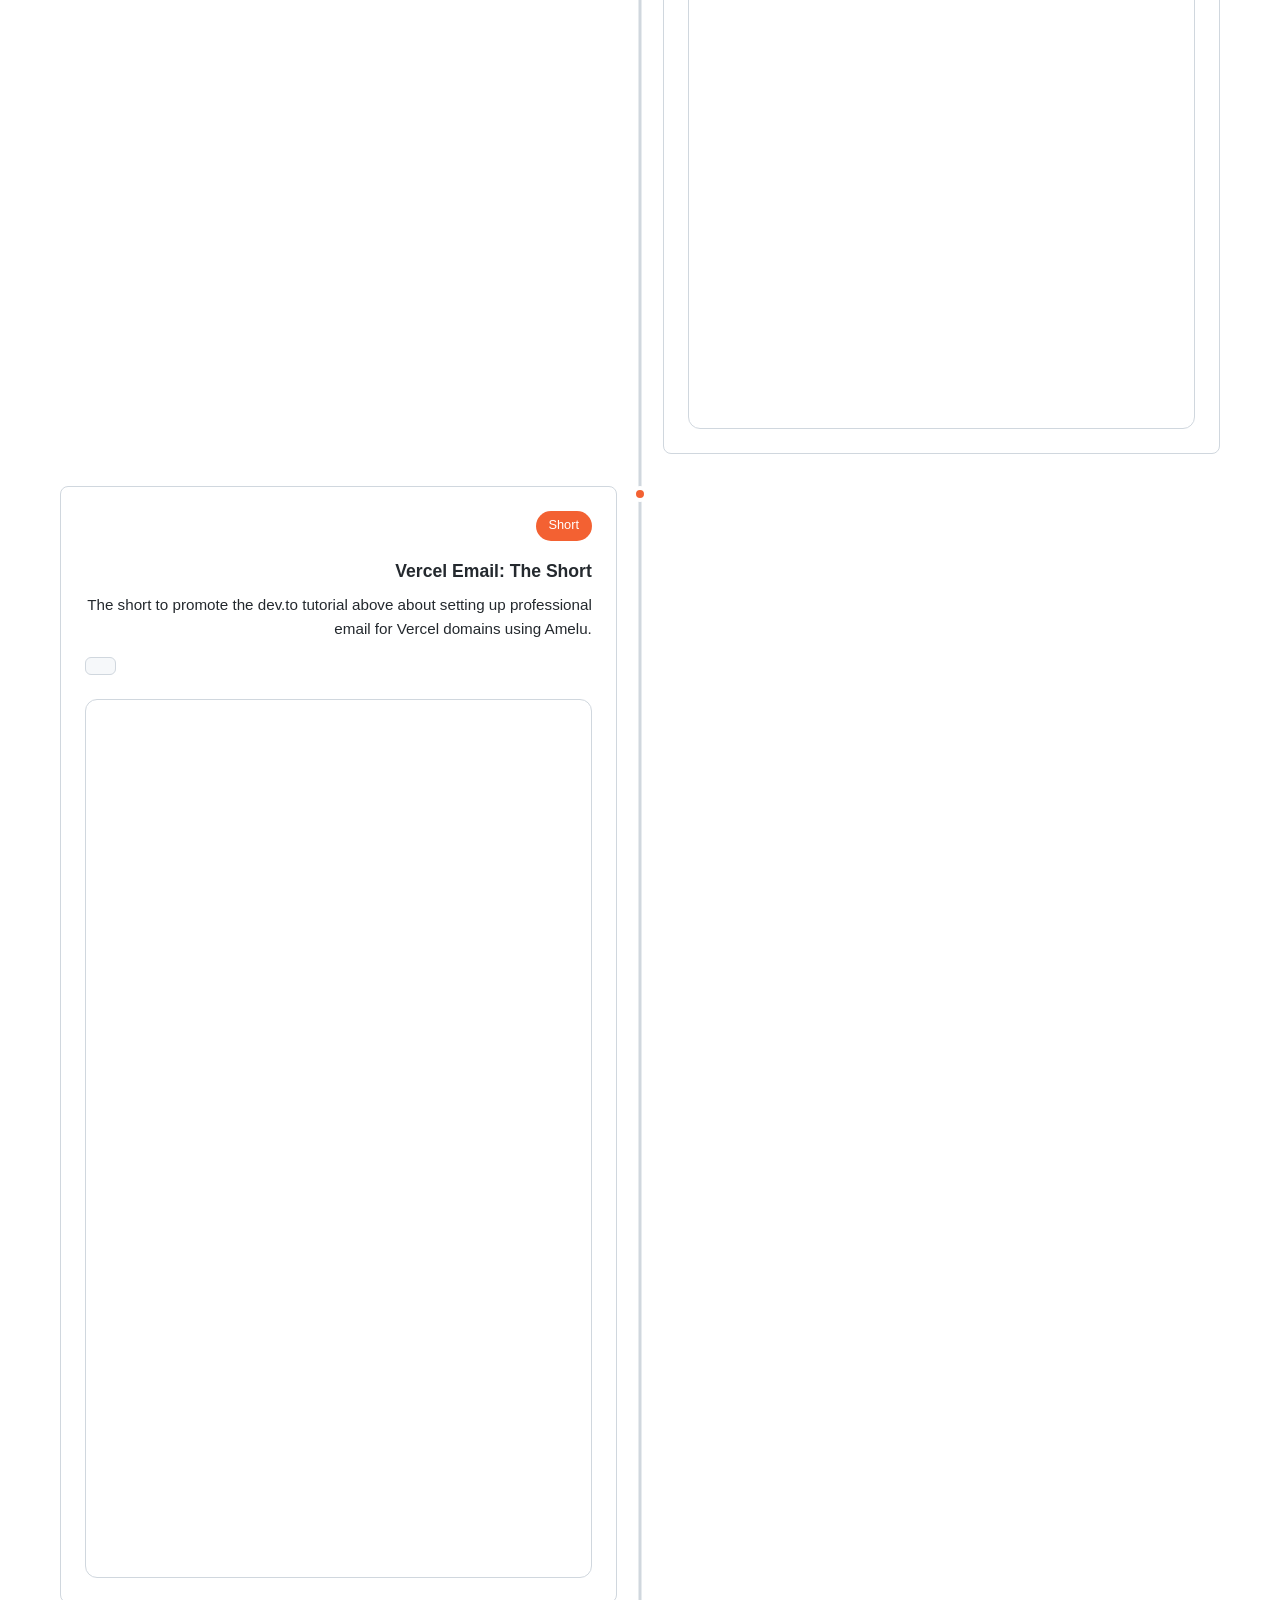
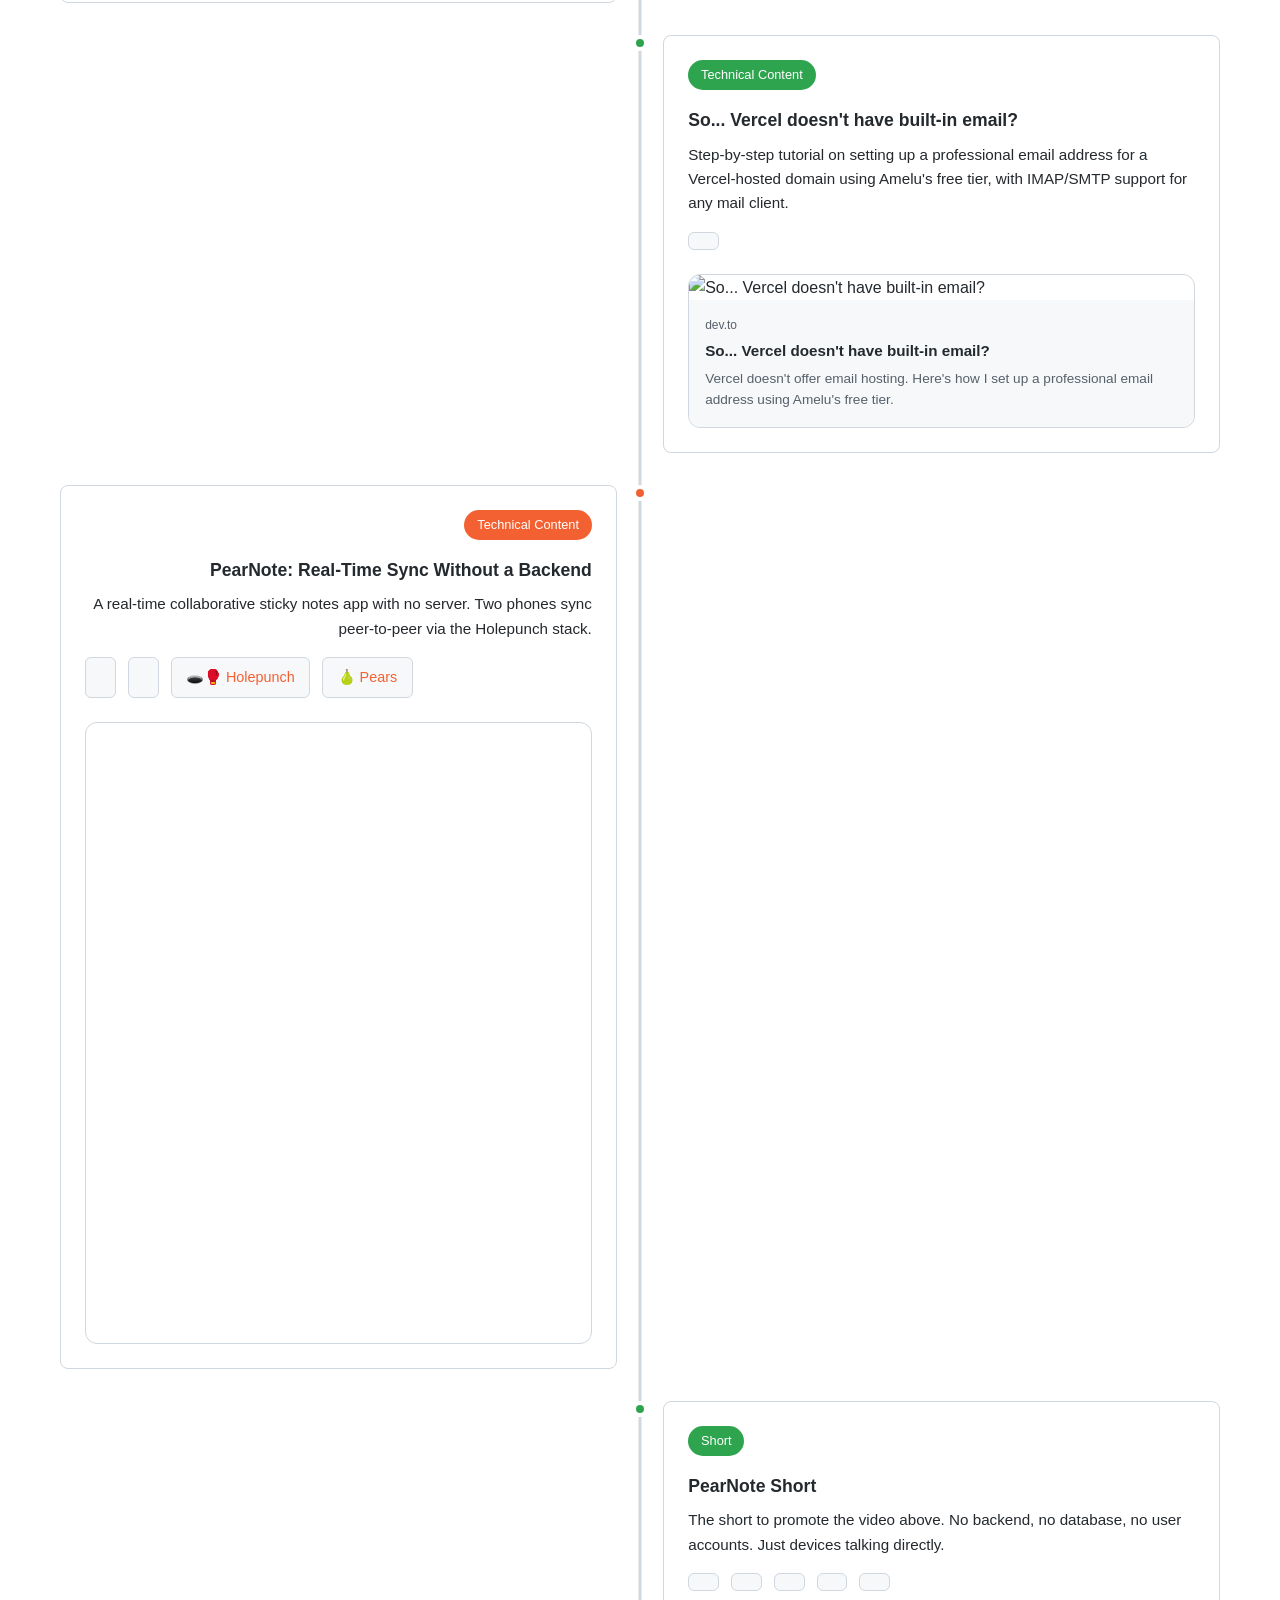
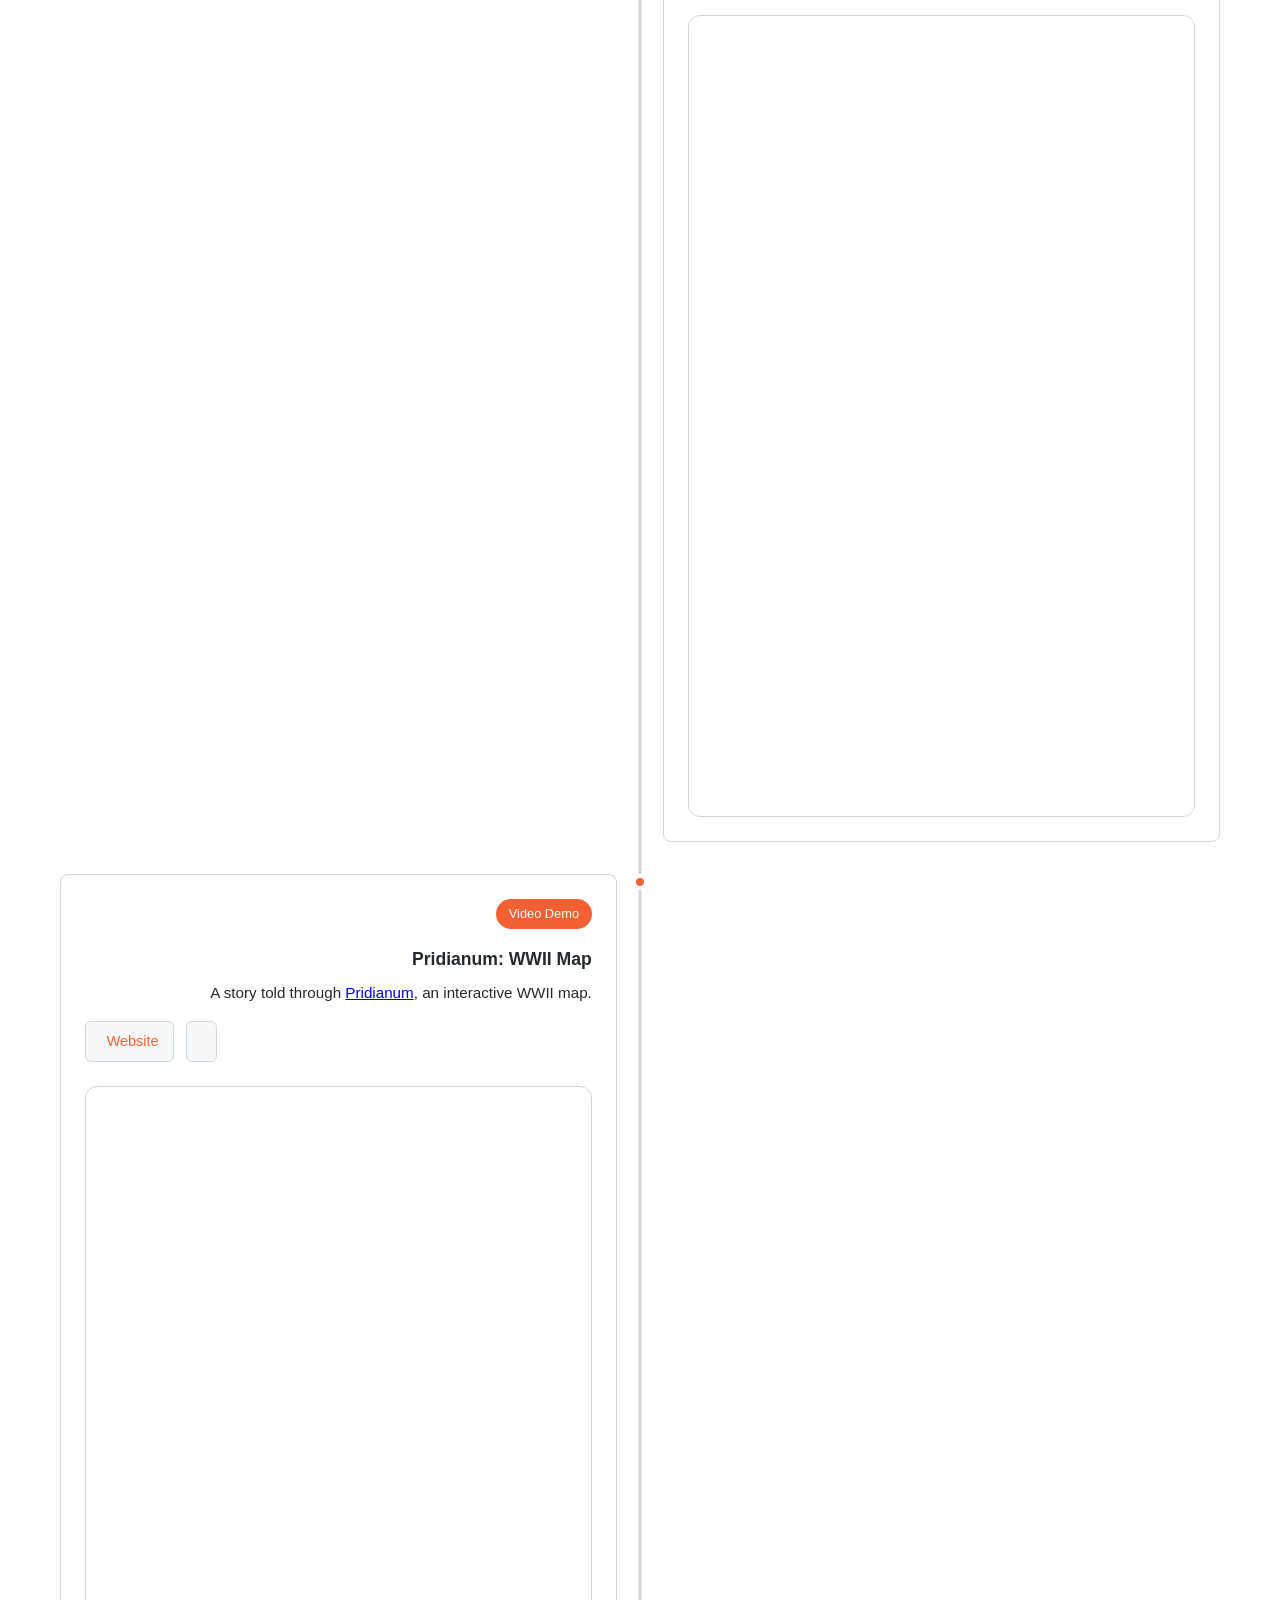
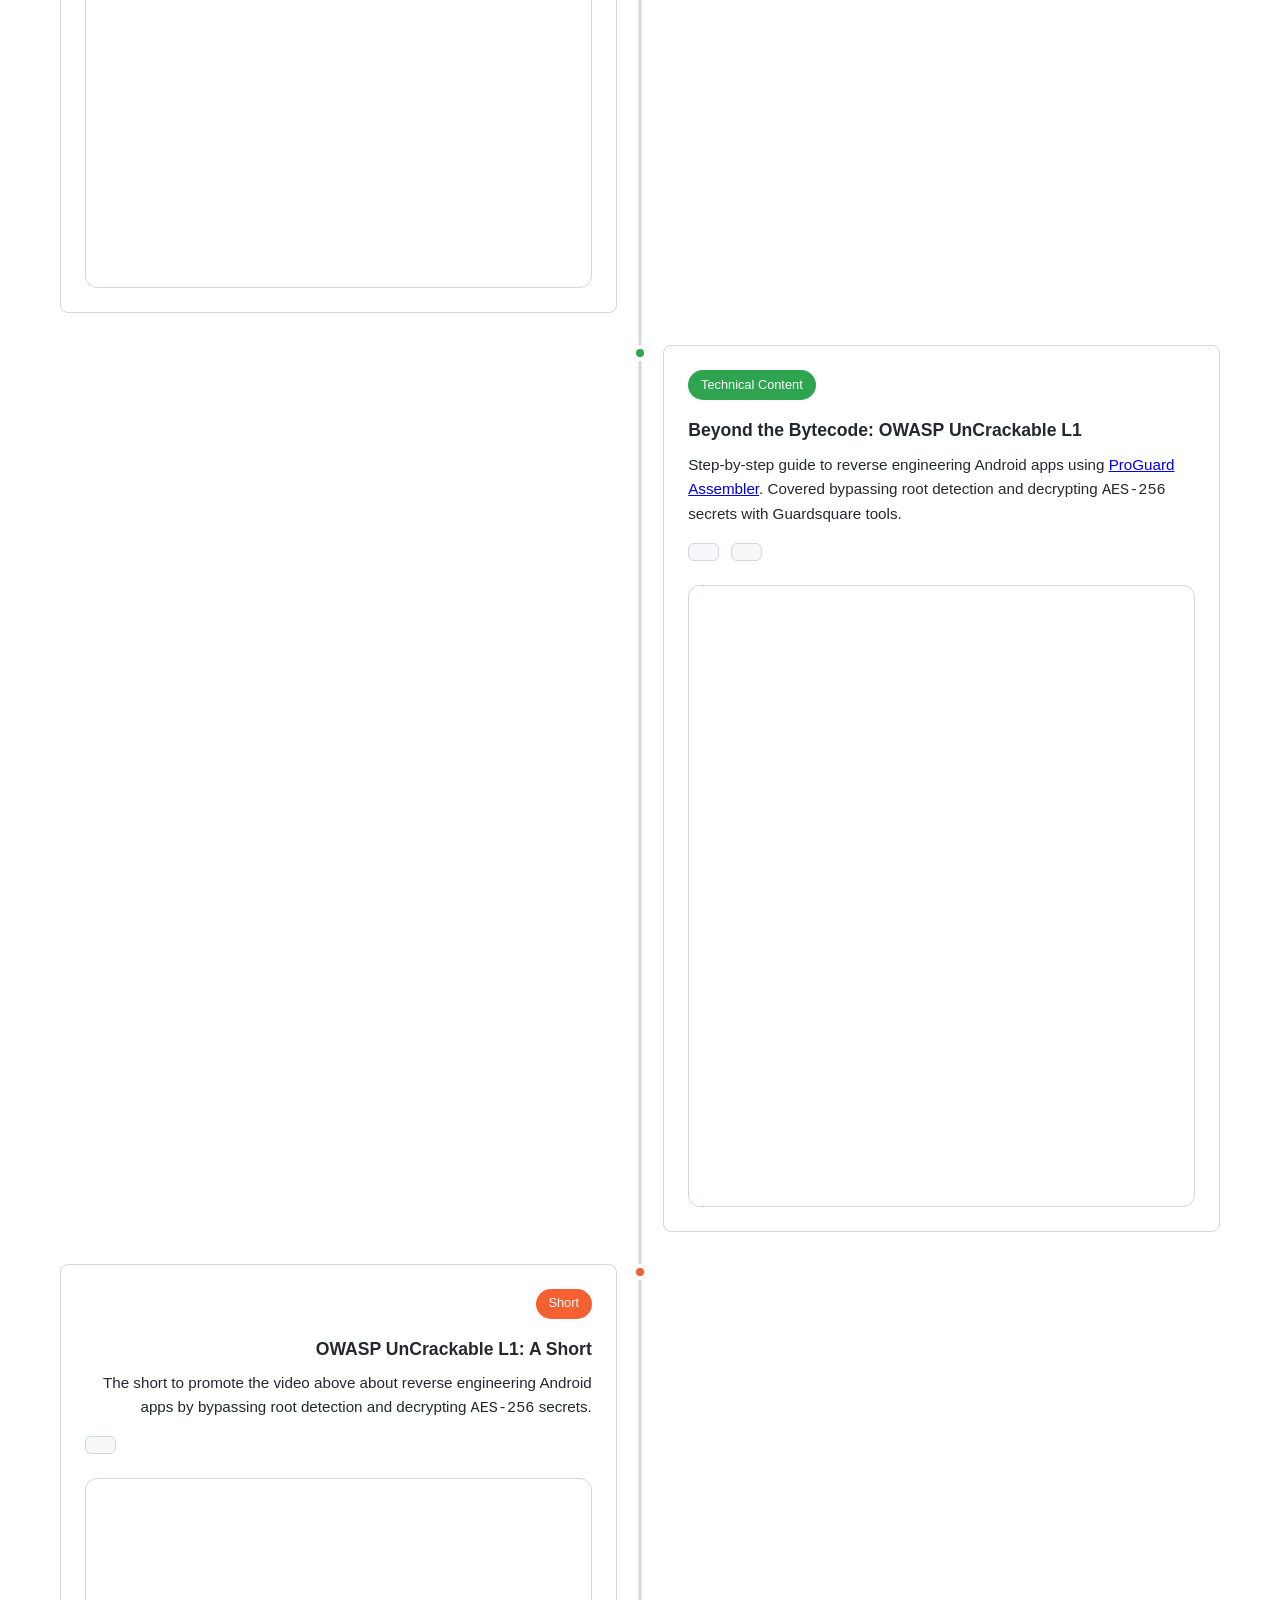
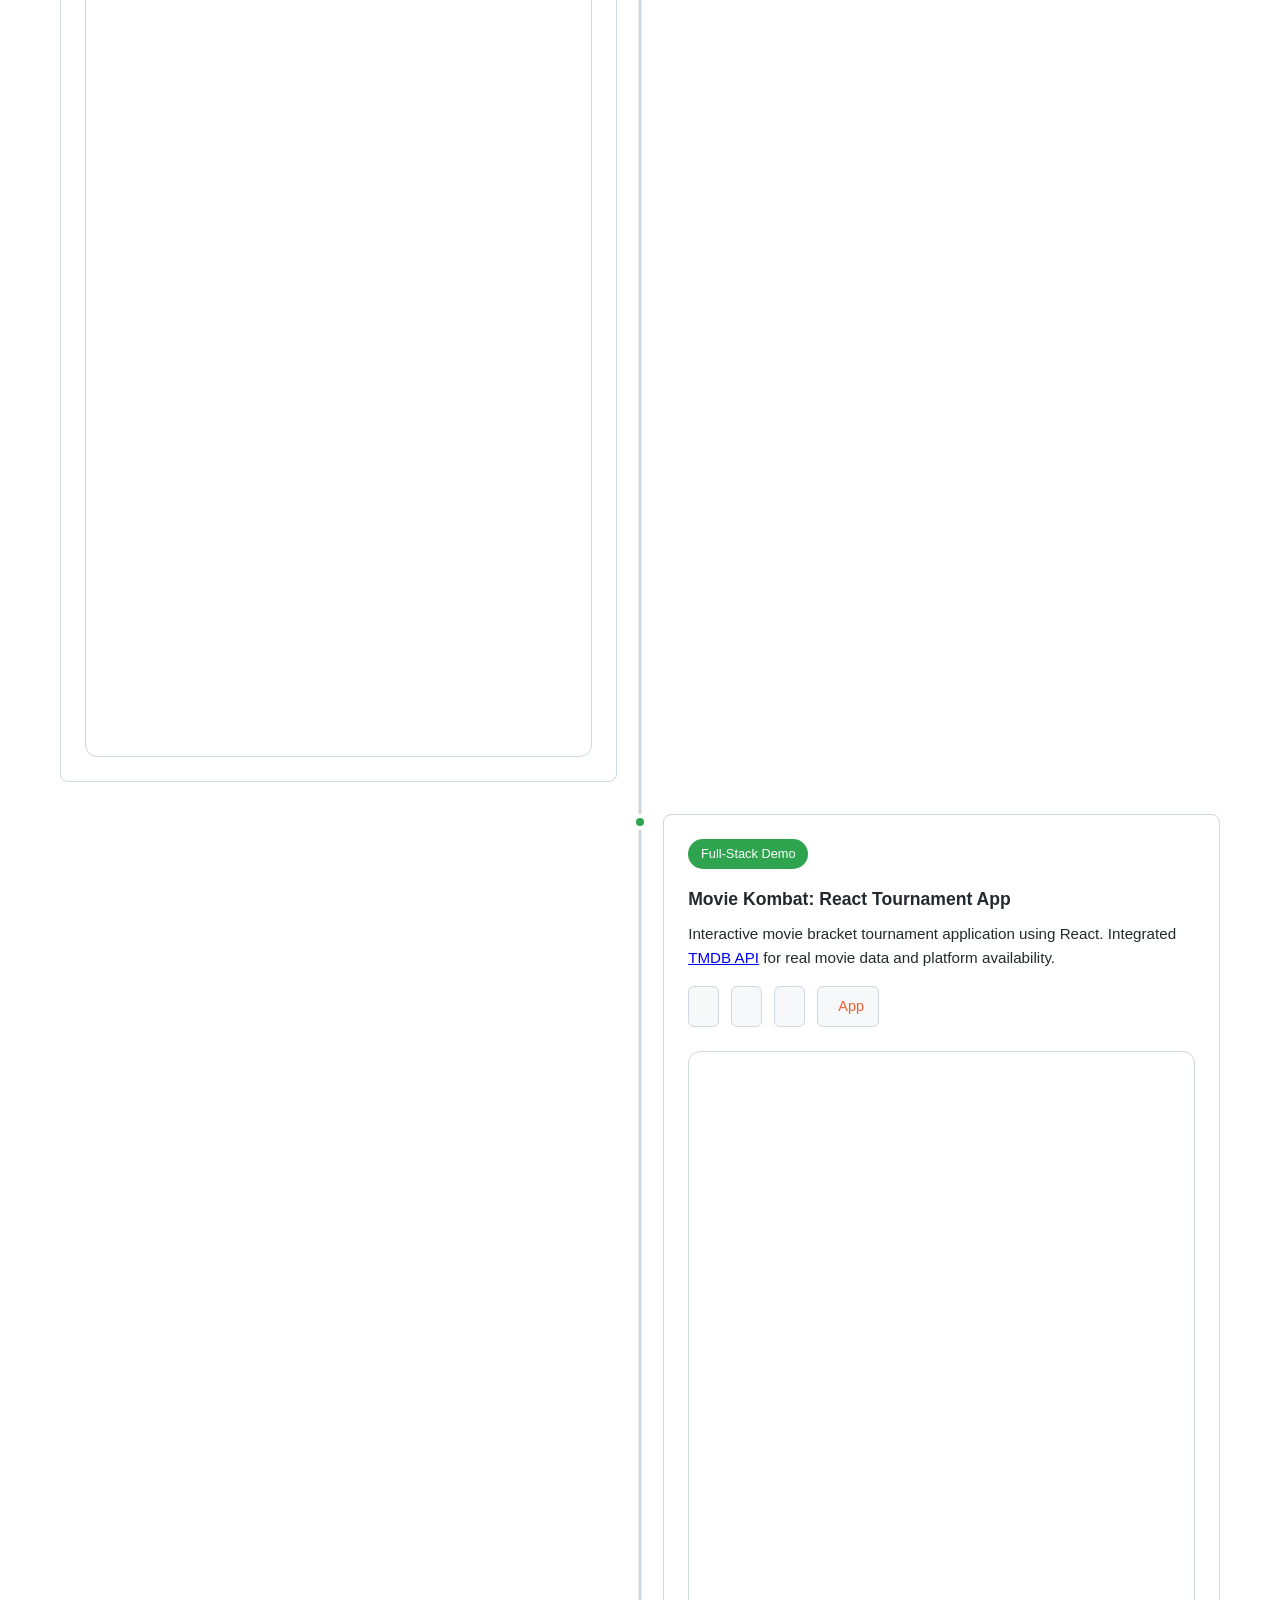
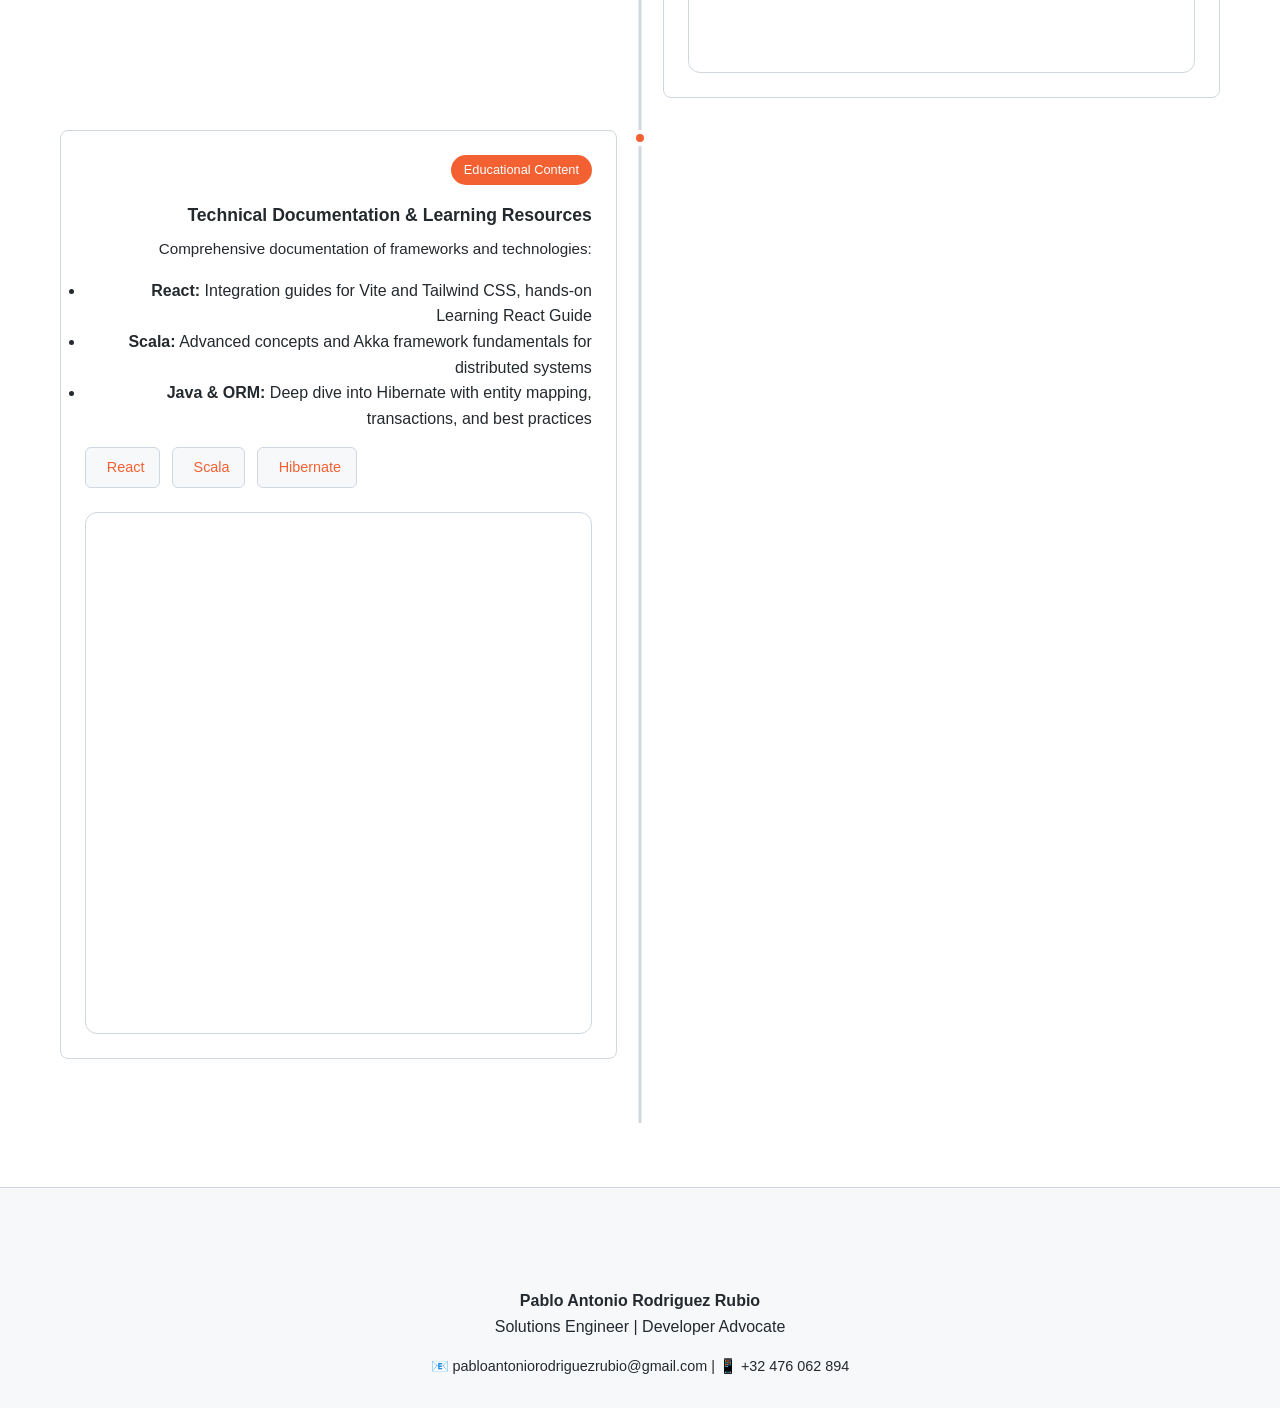
==== commit 9d0bee1c: "fix rate limit and favicon" ====
--- a/index.html
+++ b/index.html
@@ -388,8 +388,8 @@
               <div class="embed-container">
                 <iframe
                   loading="lazy"
-                  src="https://www.tiktok.com/embed/v2/7670962825875033377"
-                  title="PearNote TikTok short"
+                  src="https://www.instagram.com/reel/DbtMjbHs1TP/embed"
+                  title="PearNote Instagram reel"
                   frameborder="0"
                   scrolling="no"
                   allowfullscreen
--- a/styles.css
+++ b/styles.css
@@ -421,6 +421,10 @@
     height: 620px;
 }
 
+.embed-container iframe[src*="youtube.com"] {
+    height: 620px;
+}
+
 .timeline-link {
     display: inline-flex;
     align-items: center;
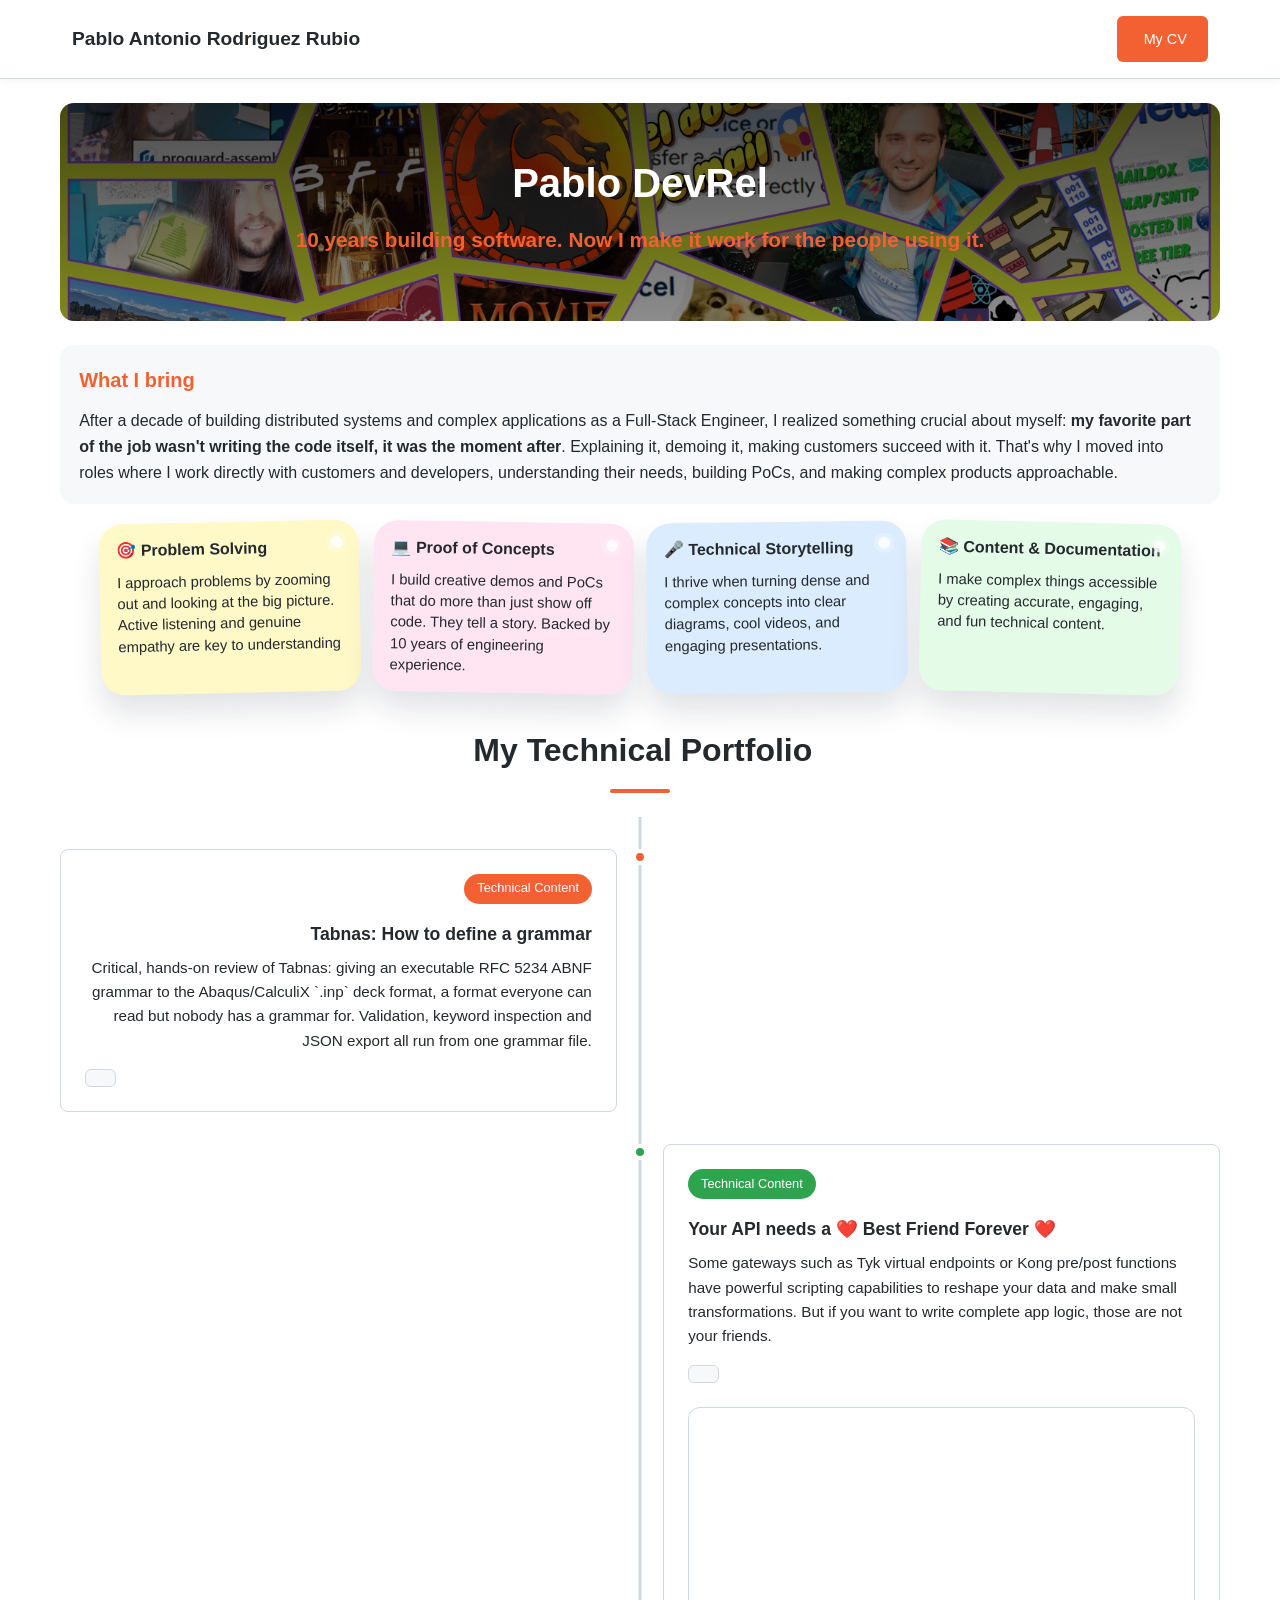
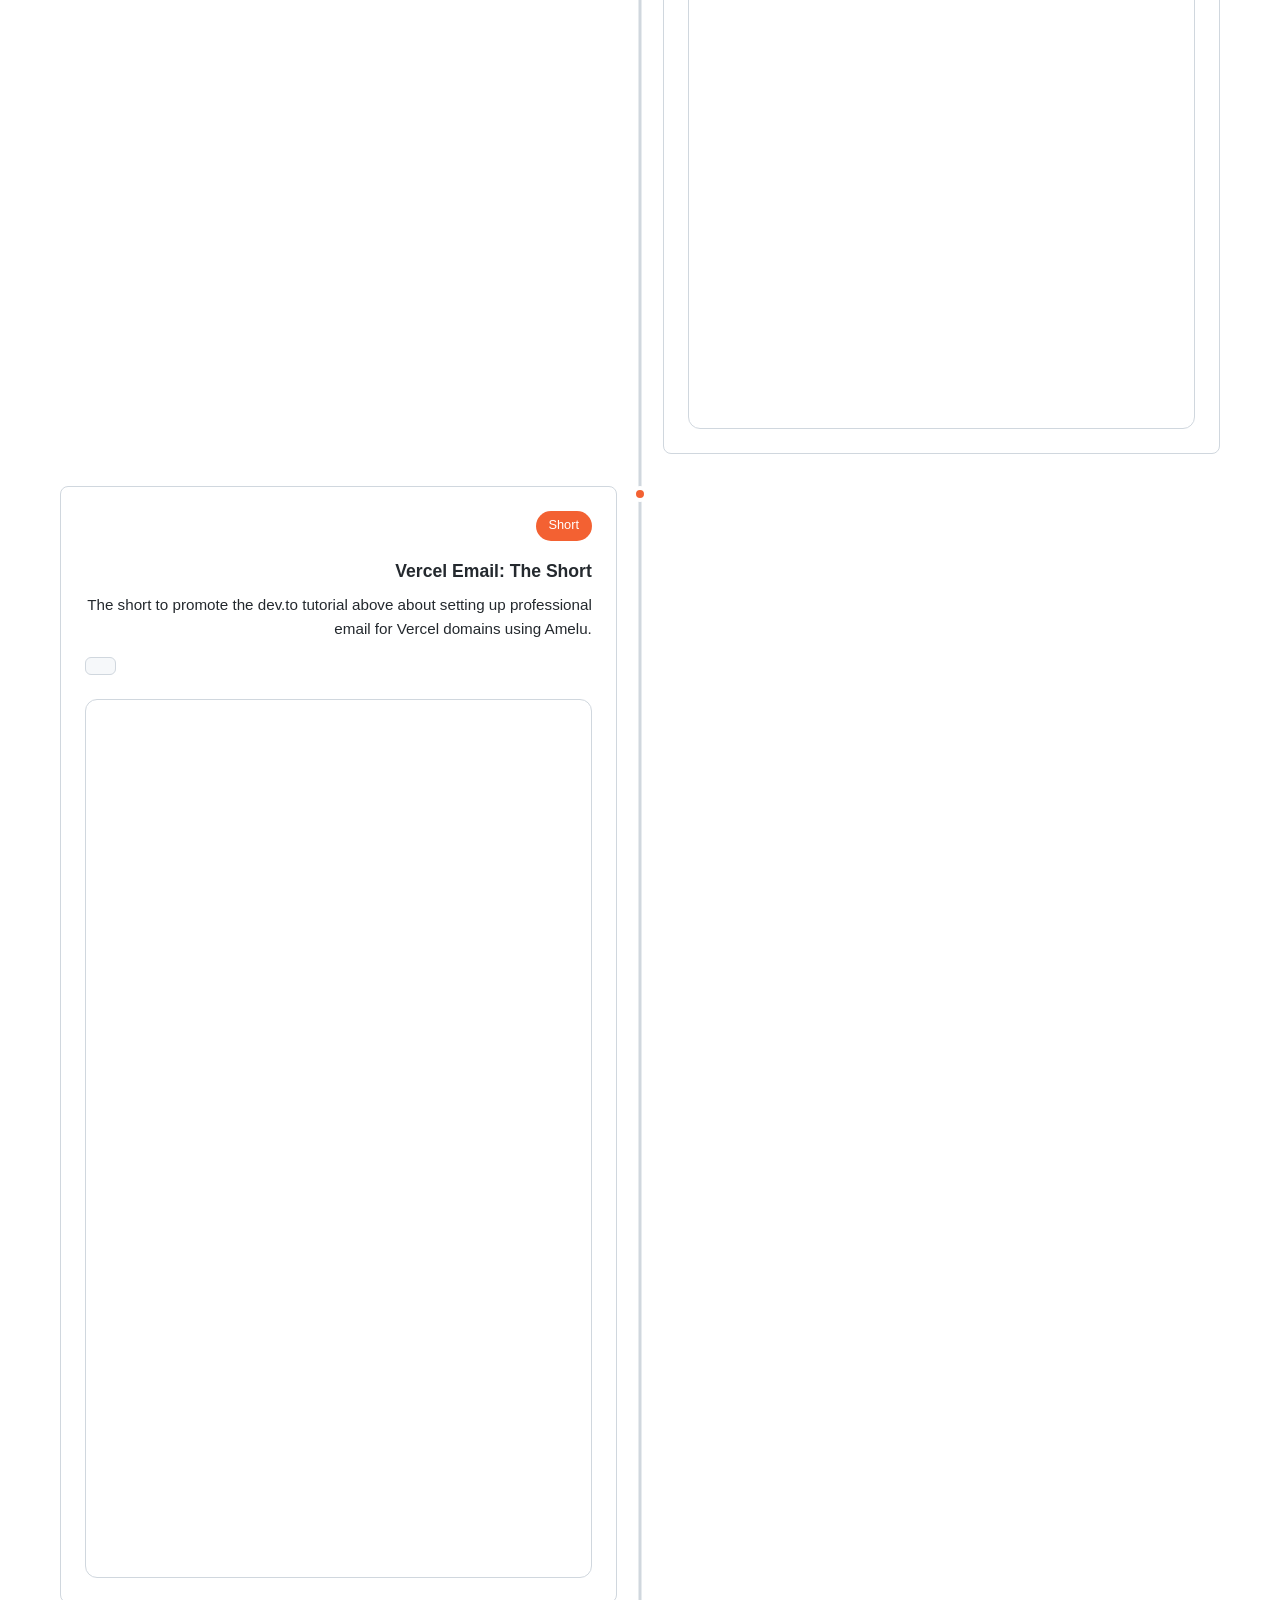
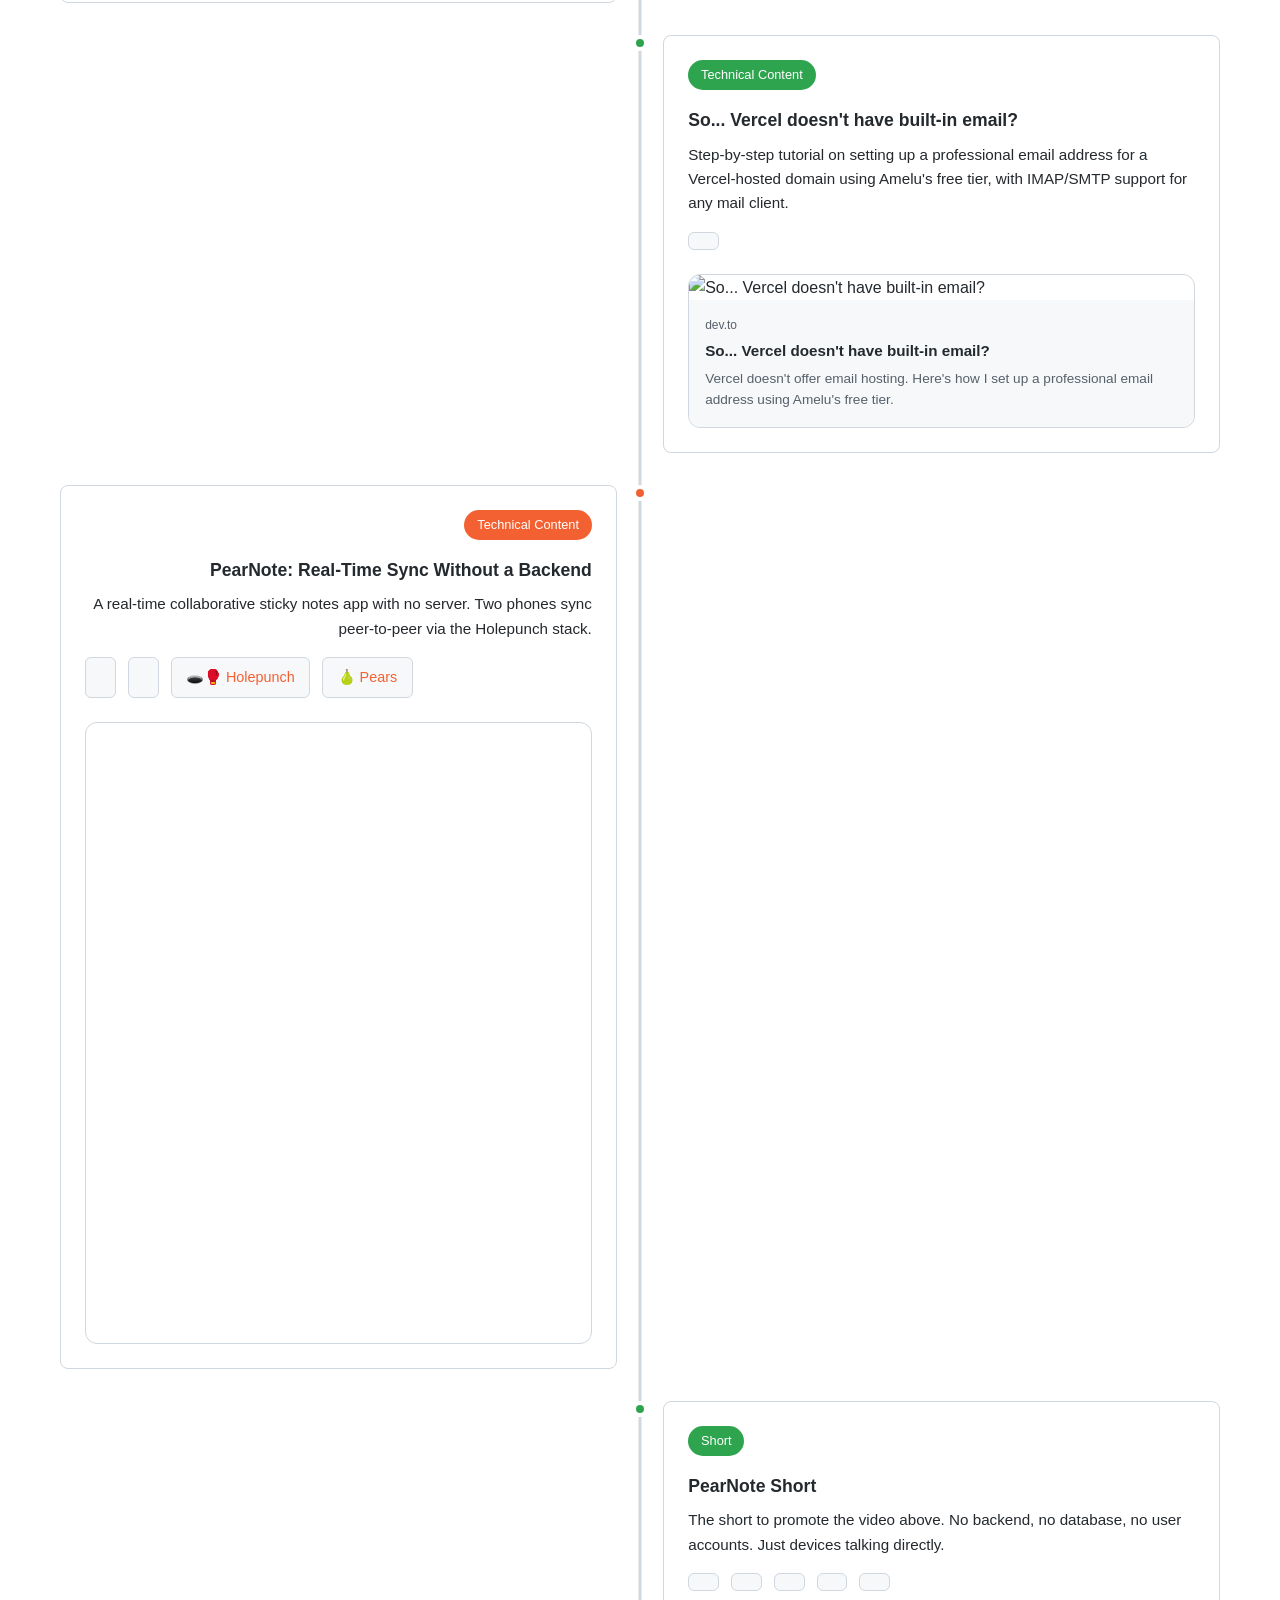
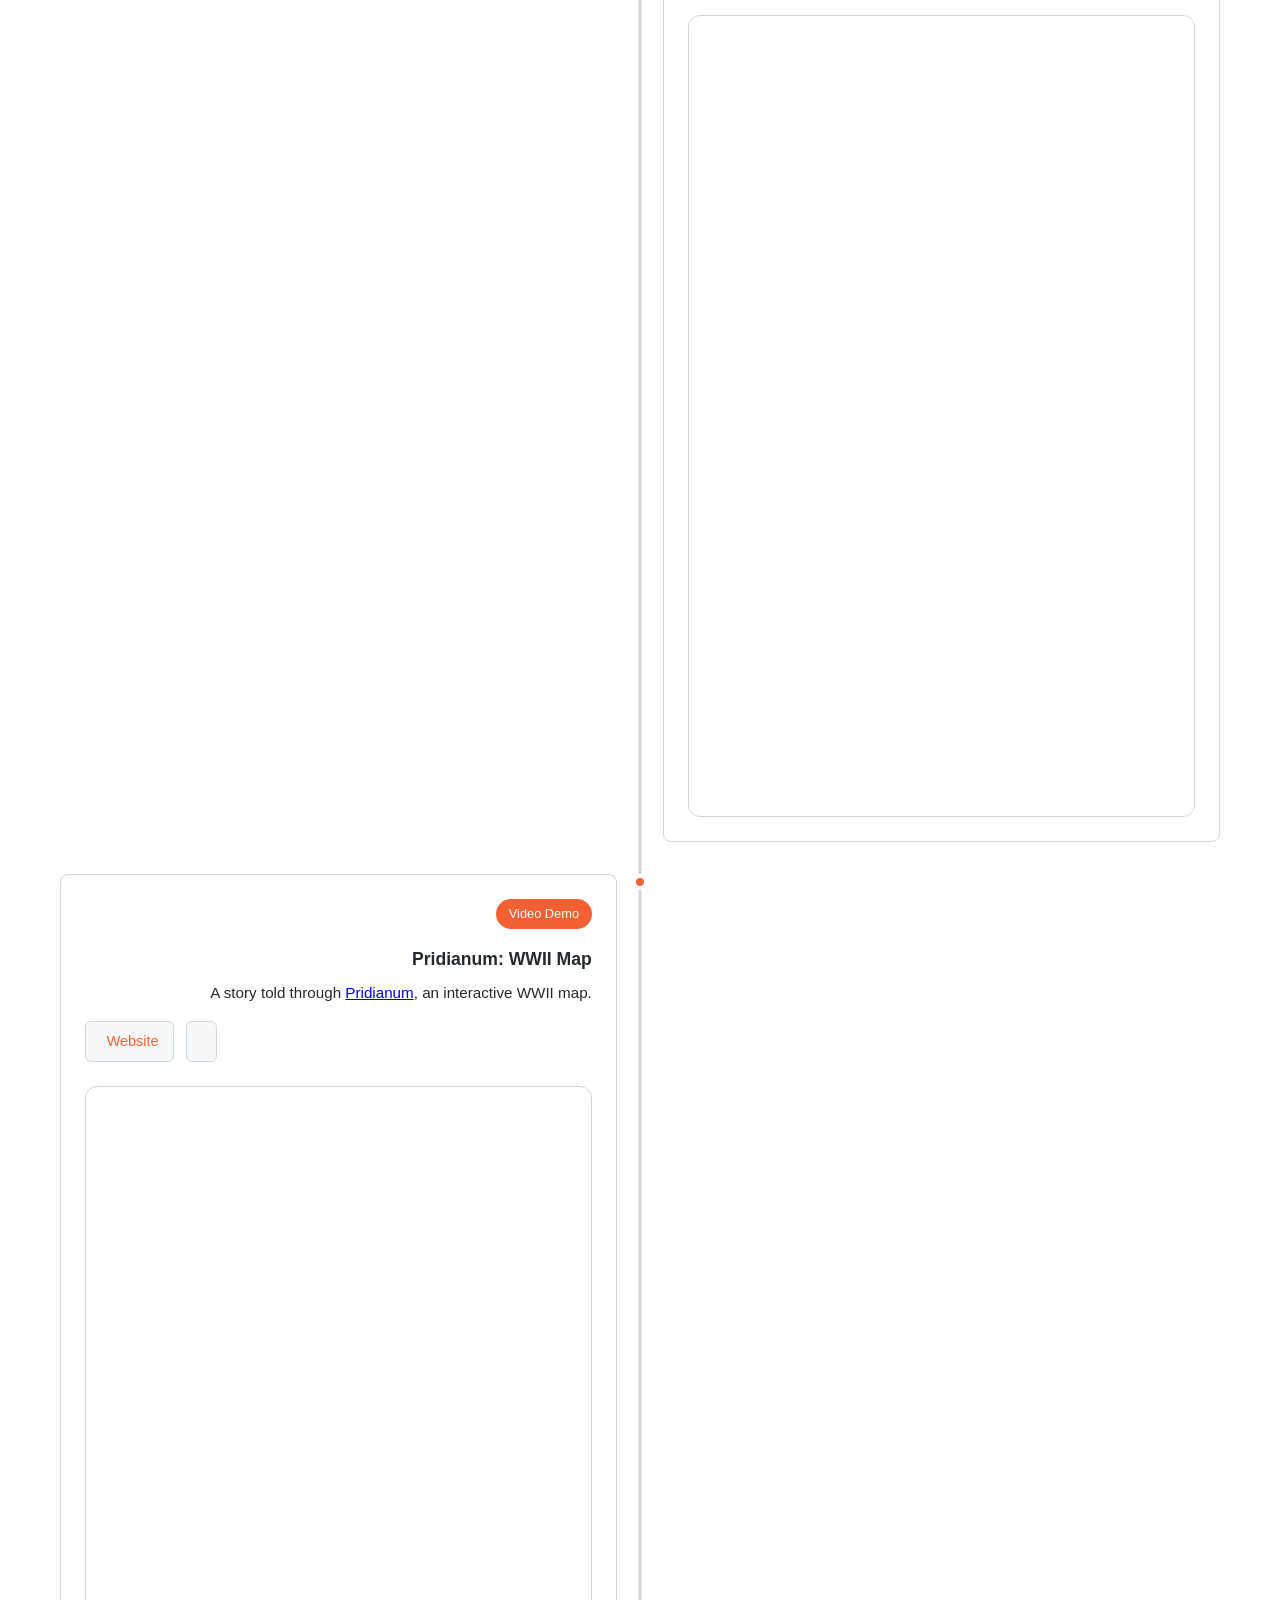
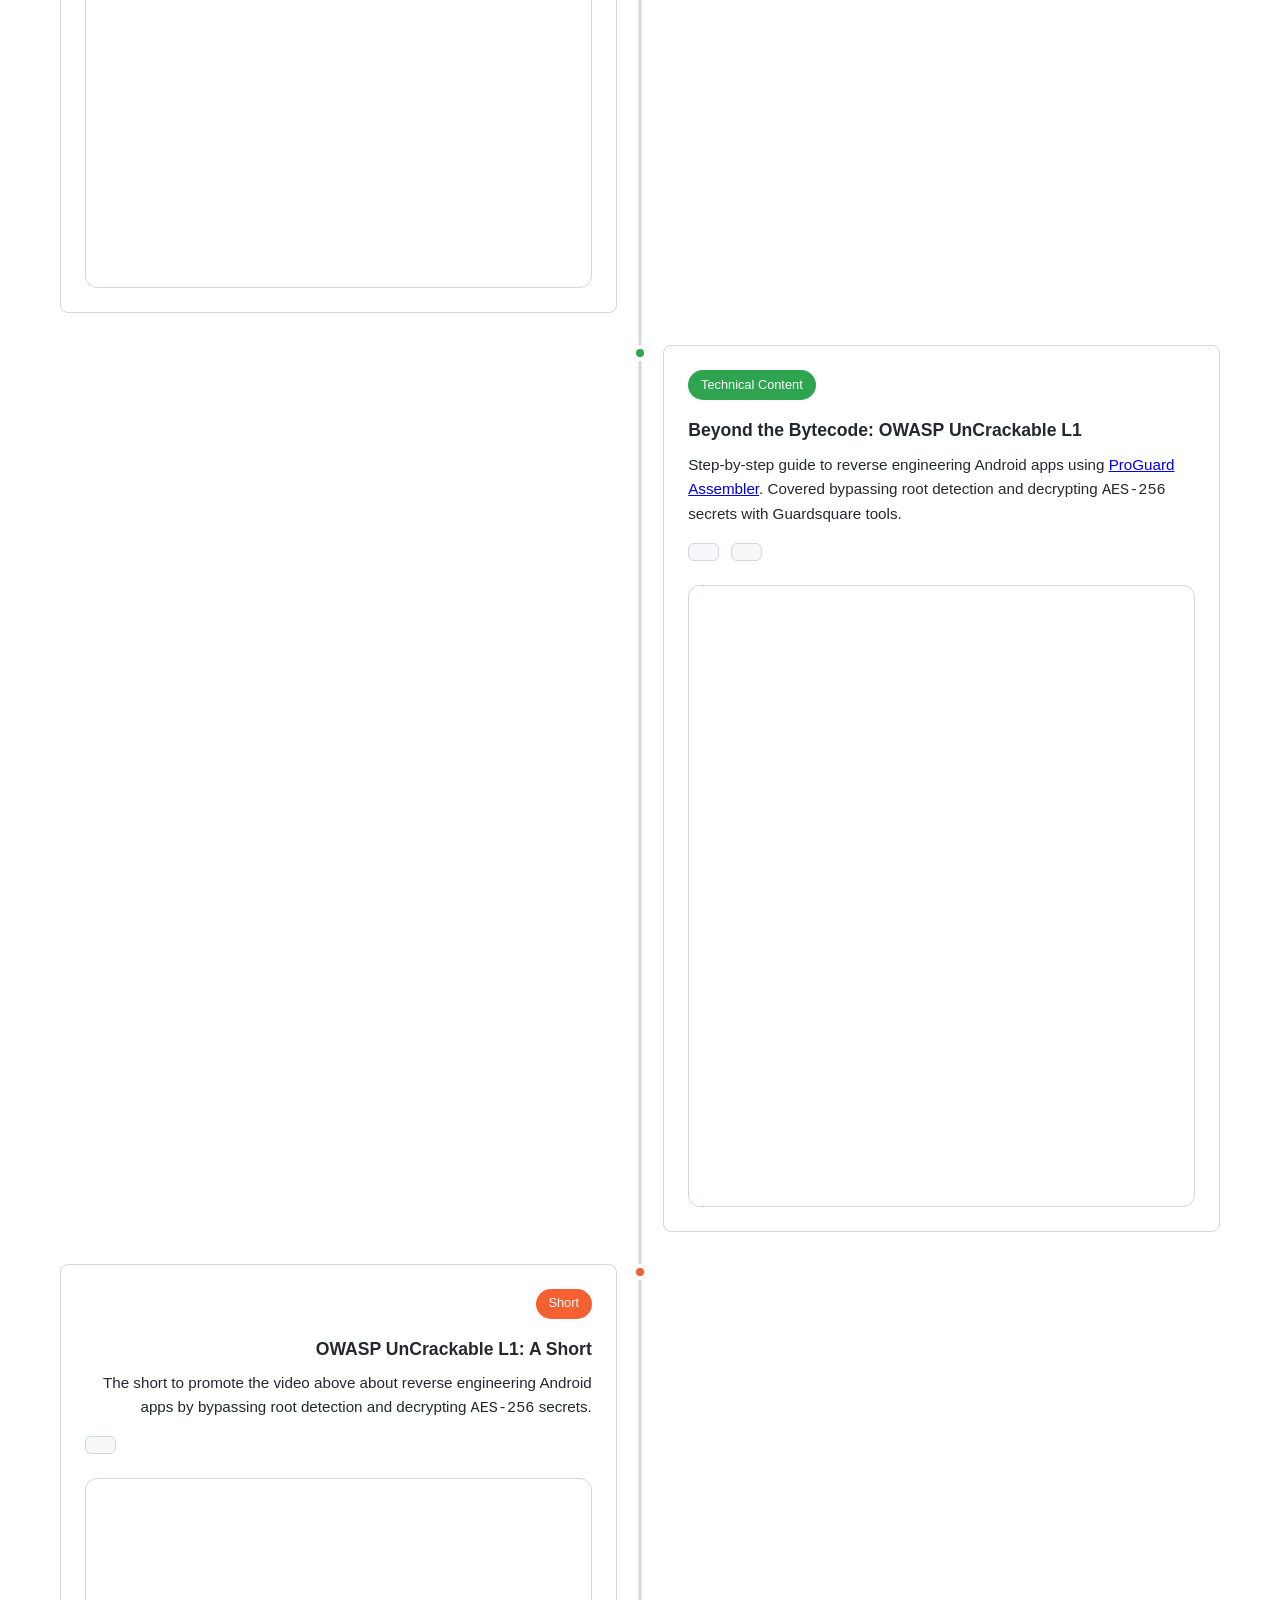
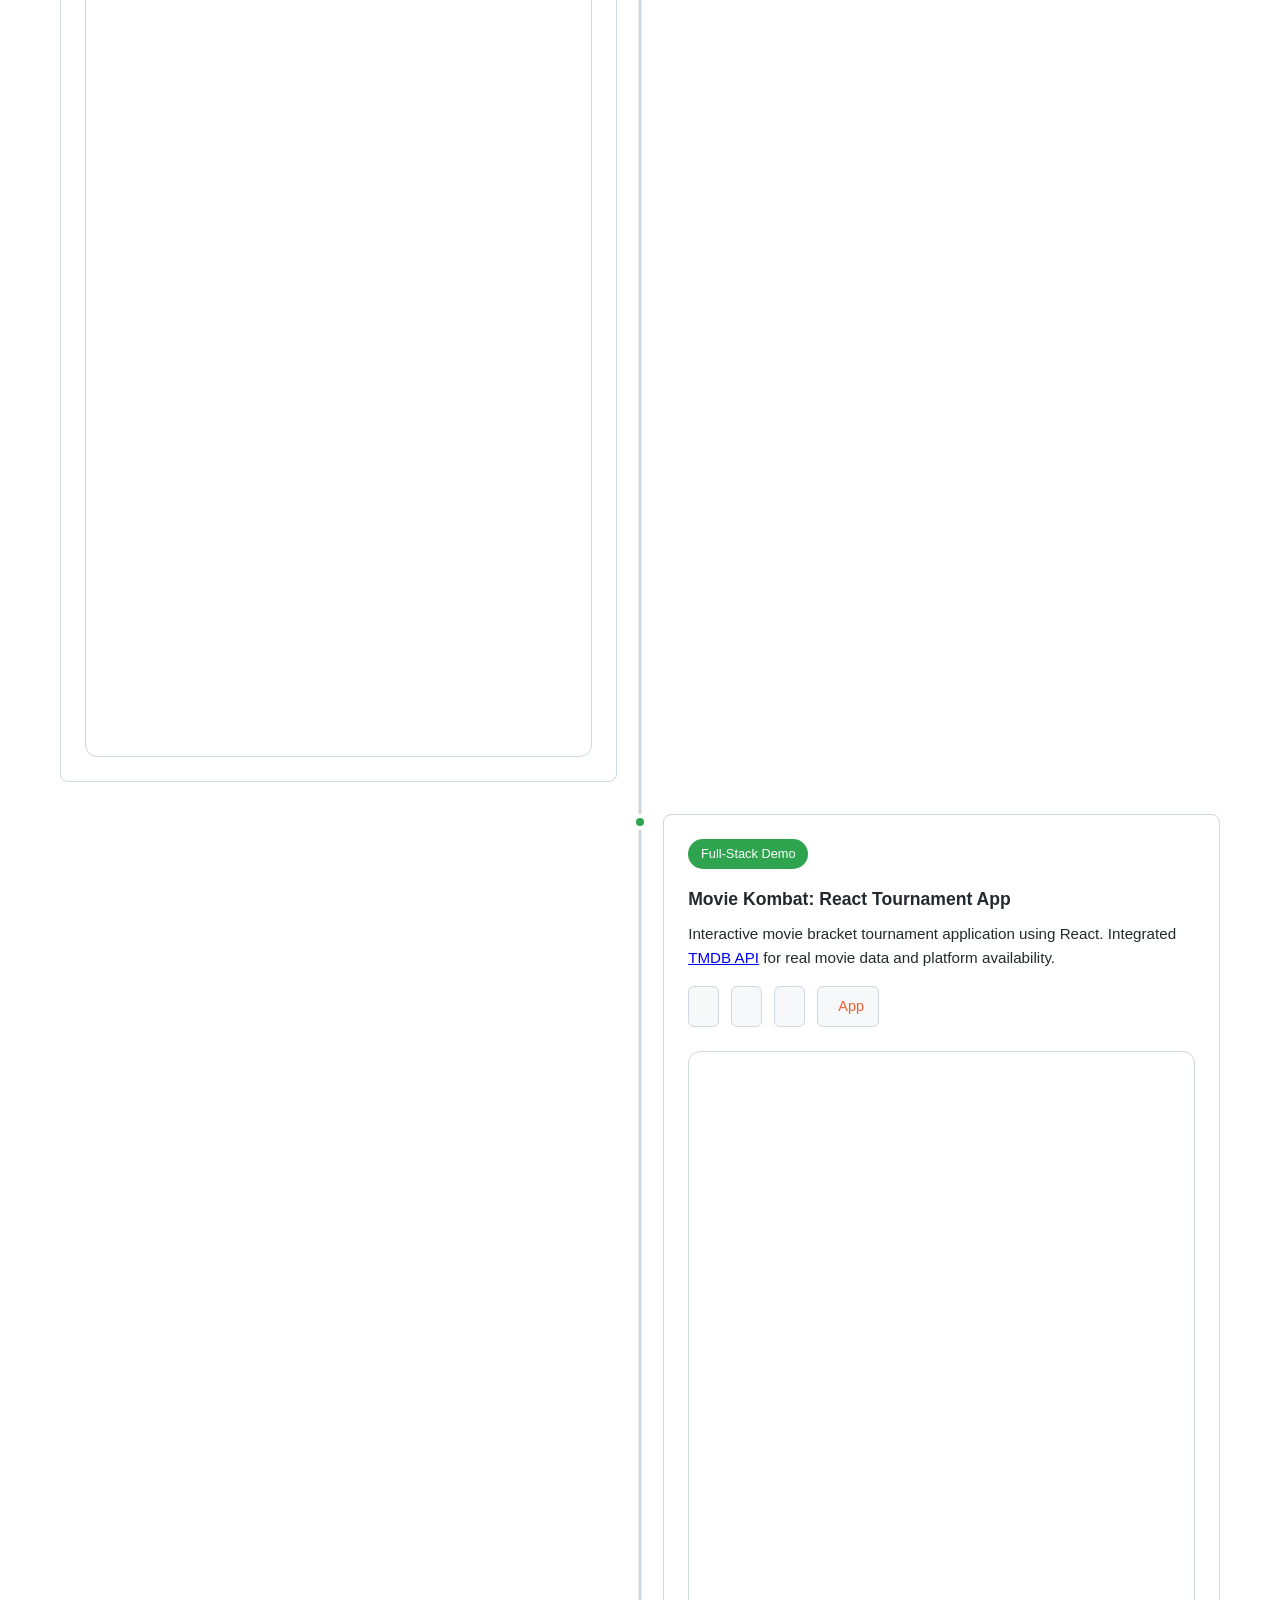
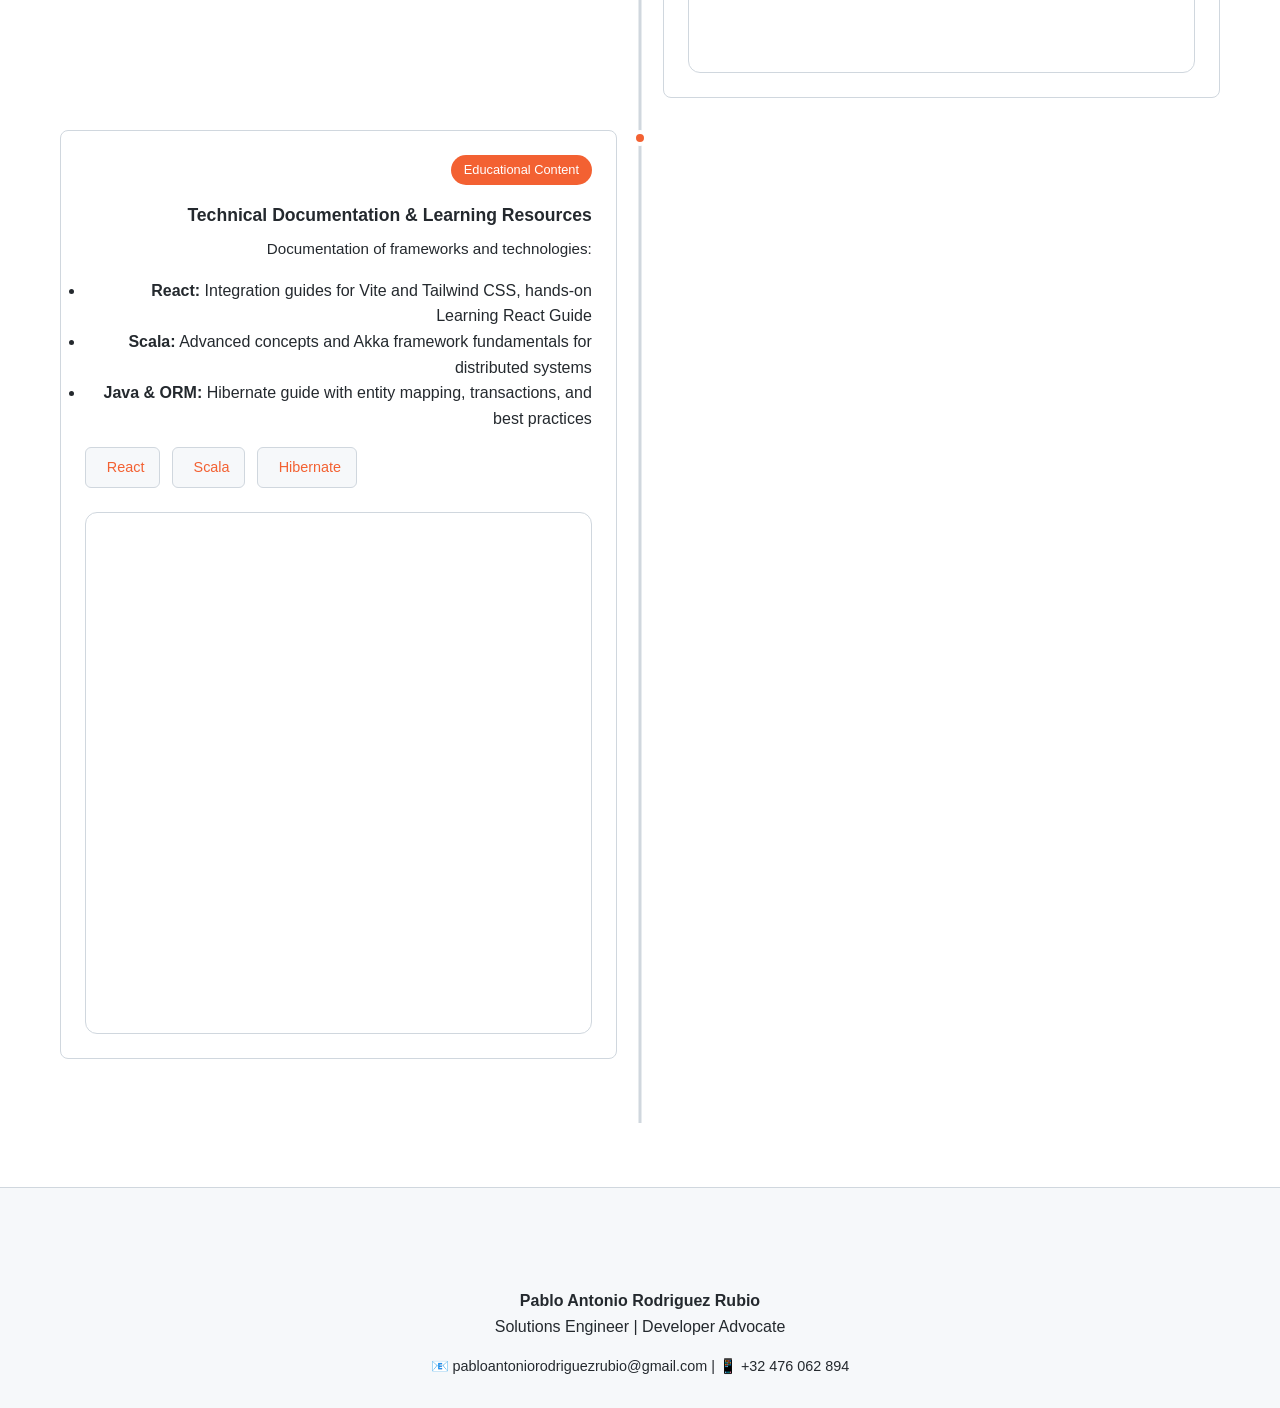
==== commit 2ca6020d: "claudisms" ====
--- a/index.html
+++ b/index.html
@@ -606,7 +606,7 @@
             <div class="timeline-content">
               <span class="category">Educational Content</span>
               <h4>Technical Documentation & Learning Resources</h4>
-              <p>Comprehensive documentation of frameworks and technologies:</p>
+              <p>Documentation of frameworks and technologies:</p>
               <ul style="color: var(--text); margin: 0.75rem 0">
                 <li>
                   <strong>React:</strong> Integration guides for Vite and
@@ -617,7 +617,7 @@
                   fundamentals for distributed systems
                 </li>
                 <li>
-                  <strong>Java & ORM:</strong> Deep dive into Hibernate with
+                  <strong>Java & ORM:</strong> Hibernate guide with
                   entity mapping, transactions, and best practices
                 </li>
               </ul>
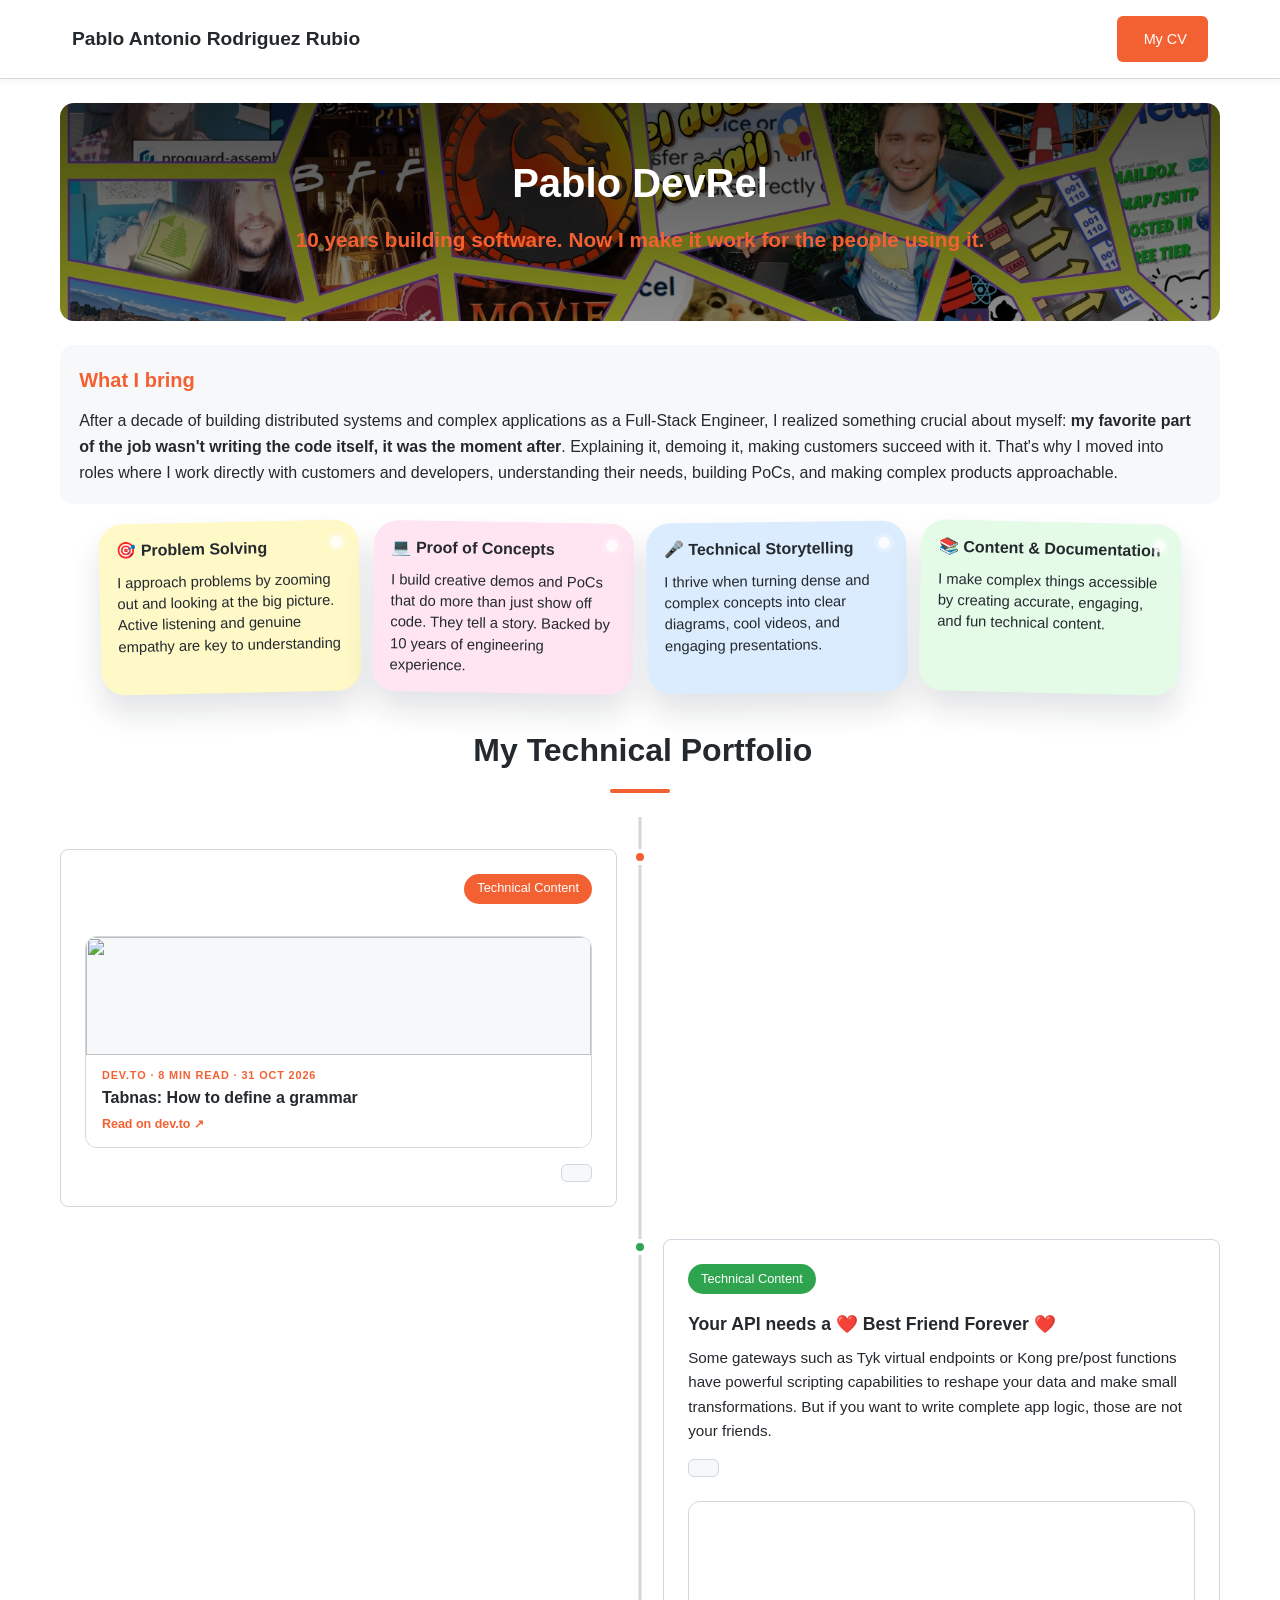
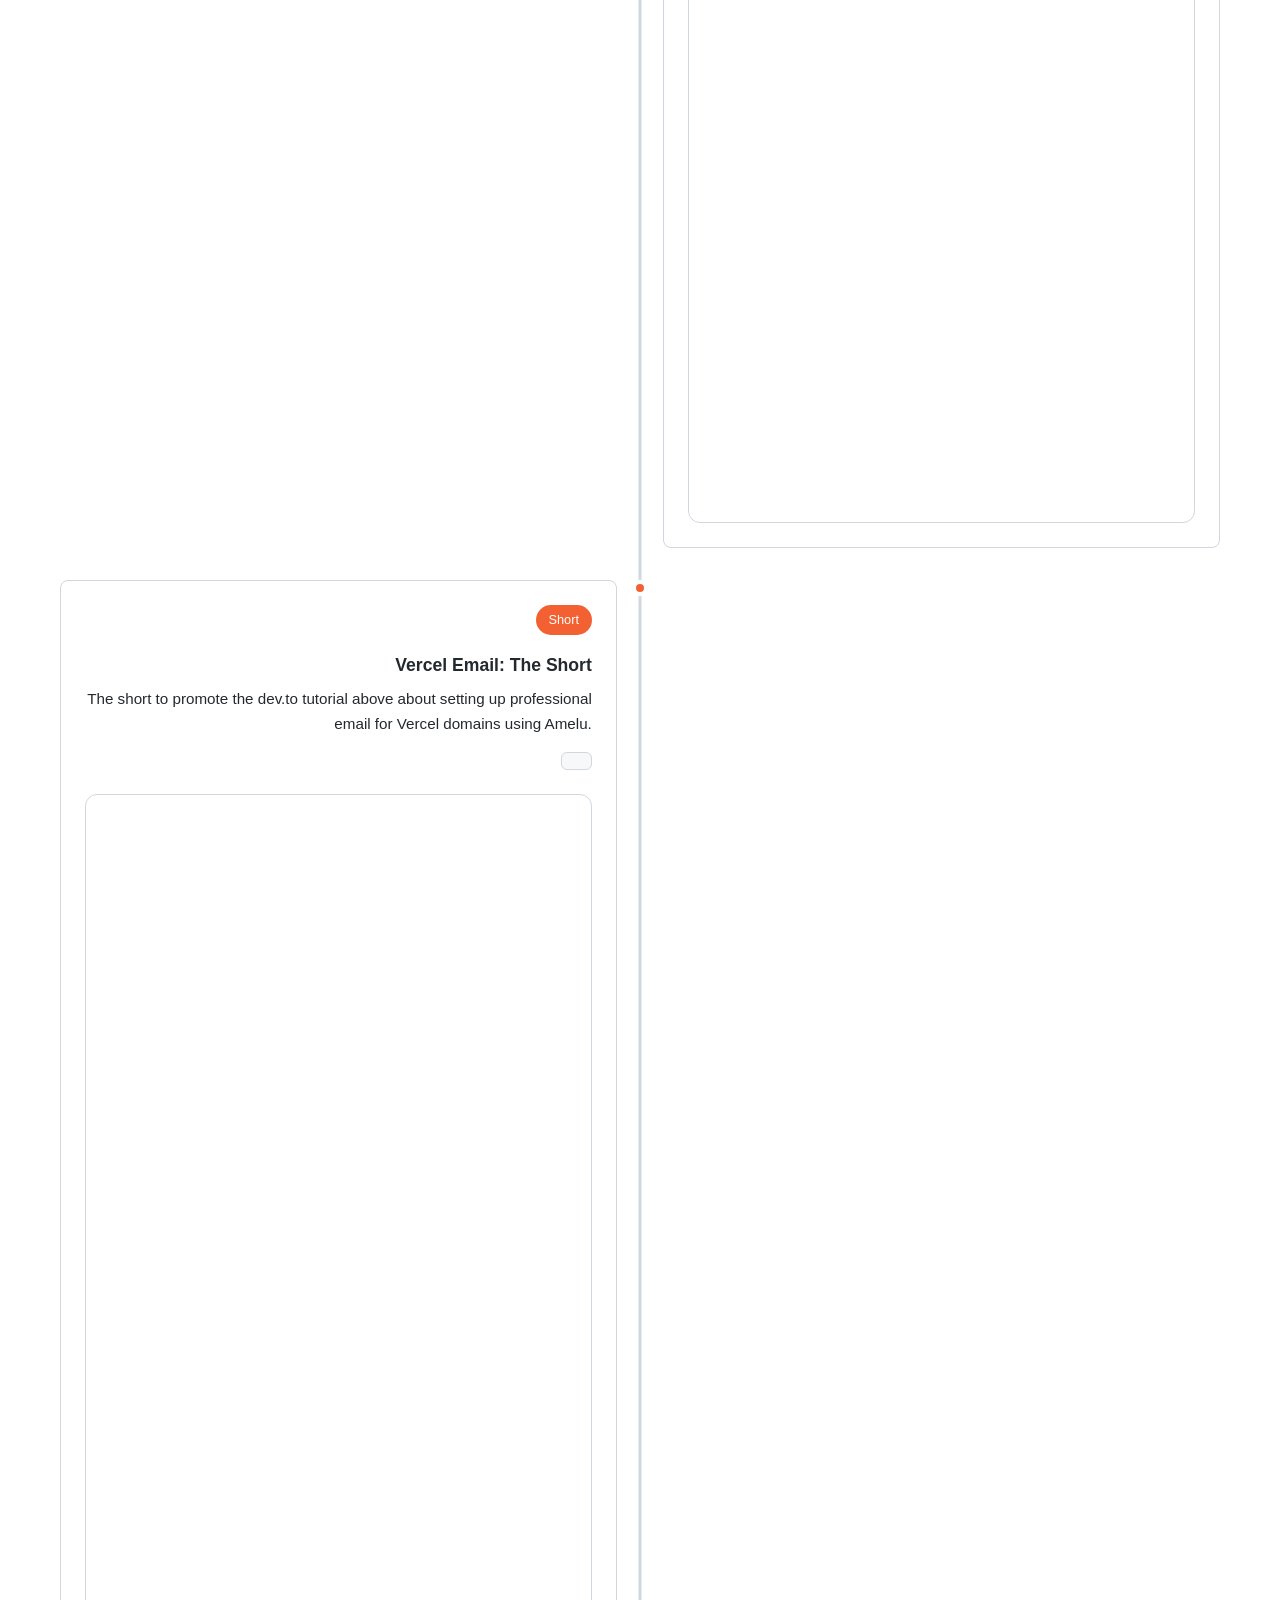
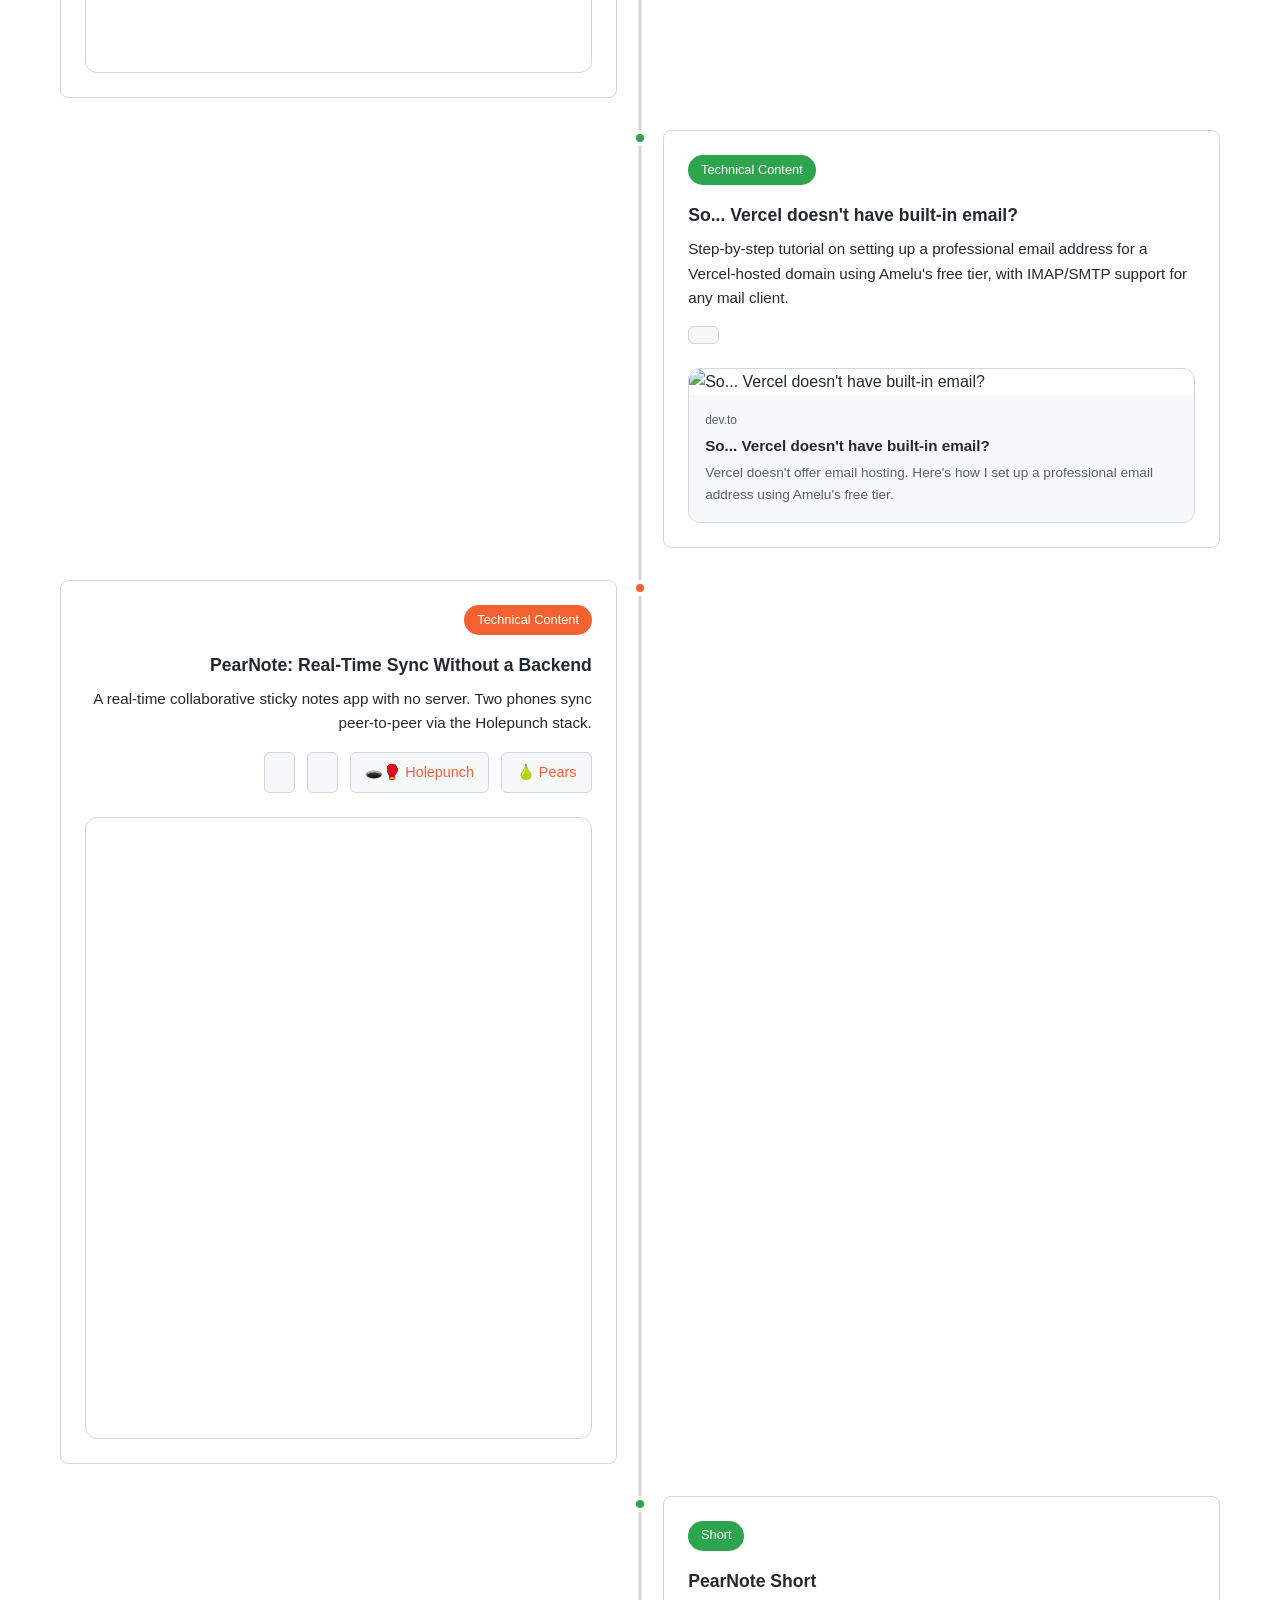
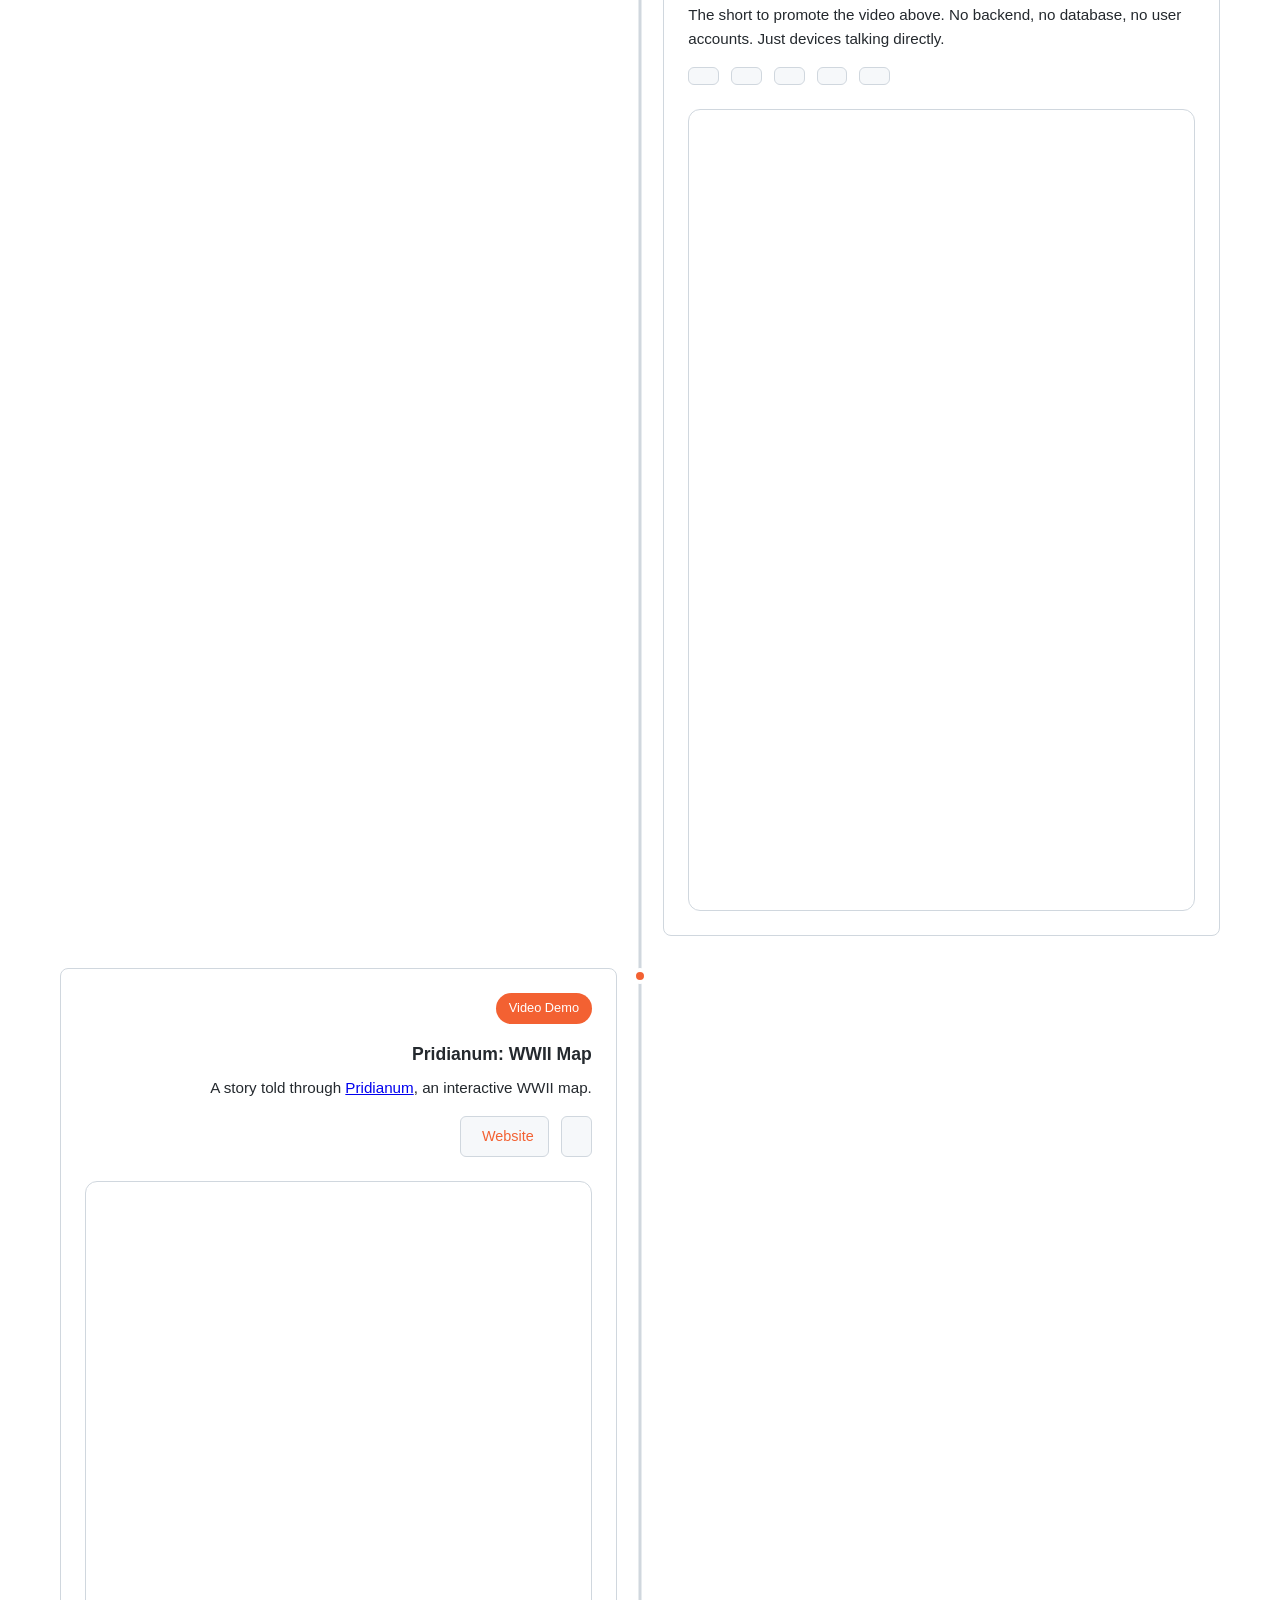
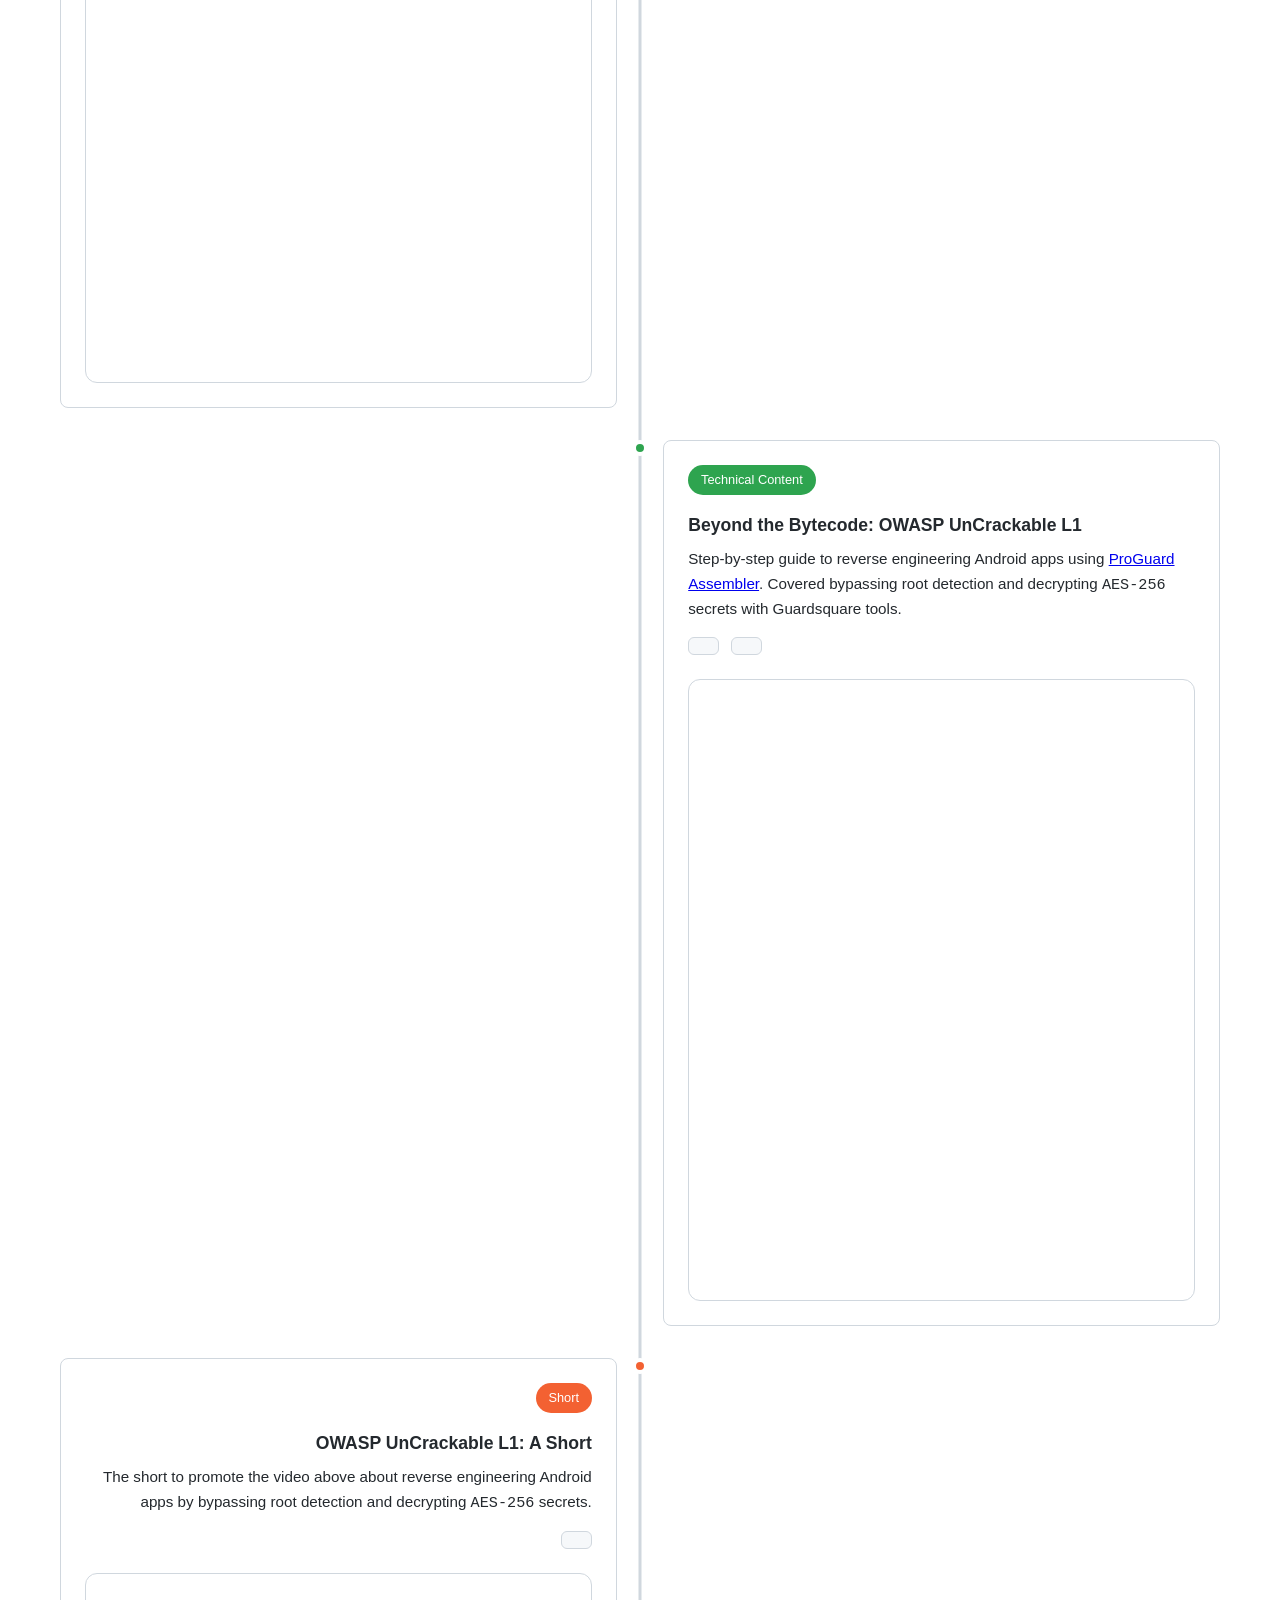
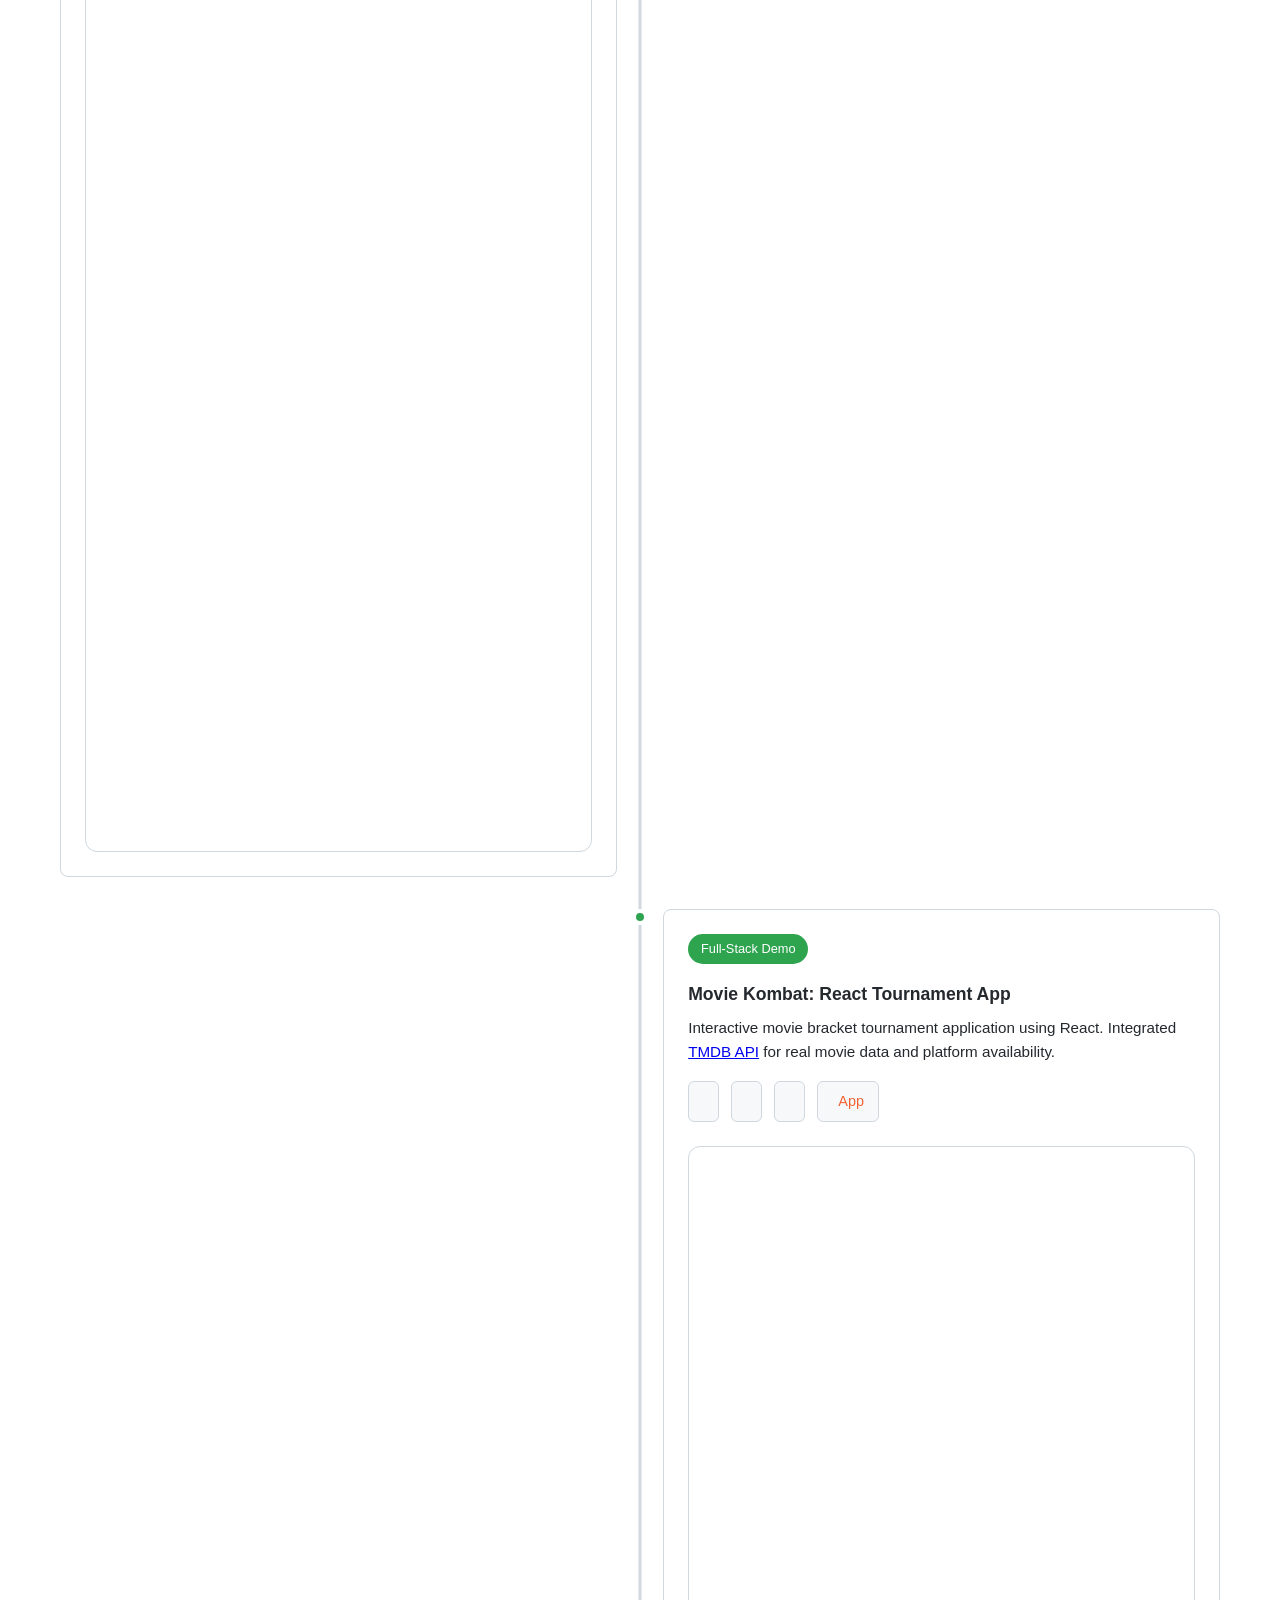
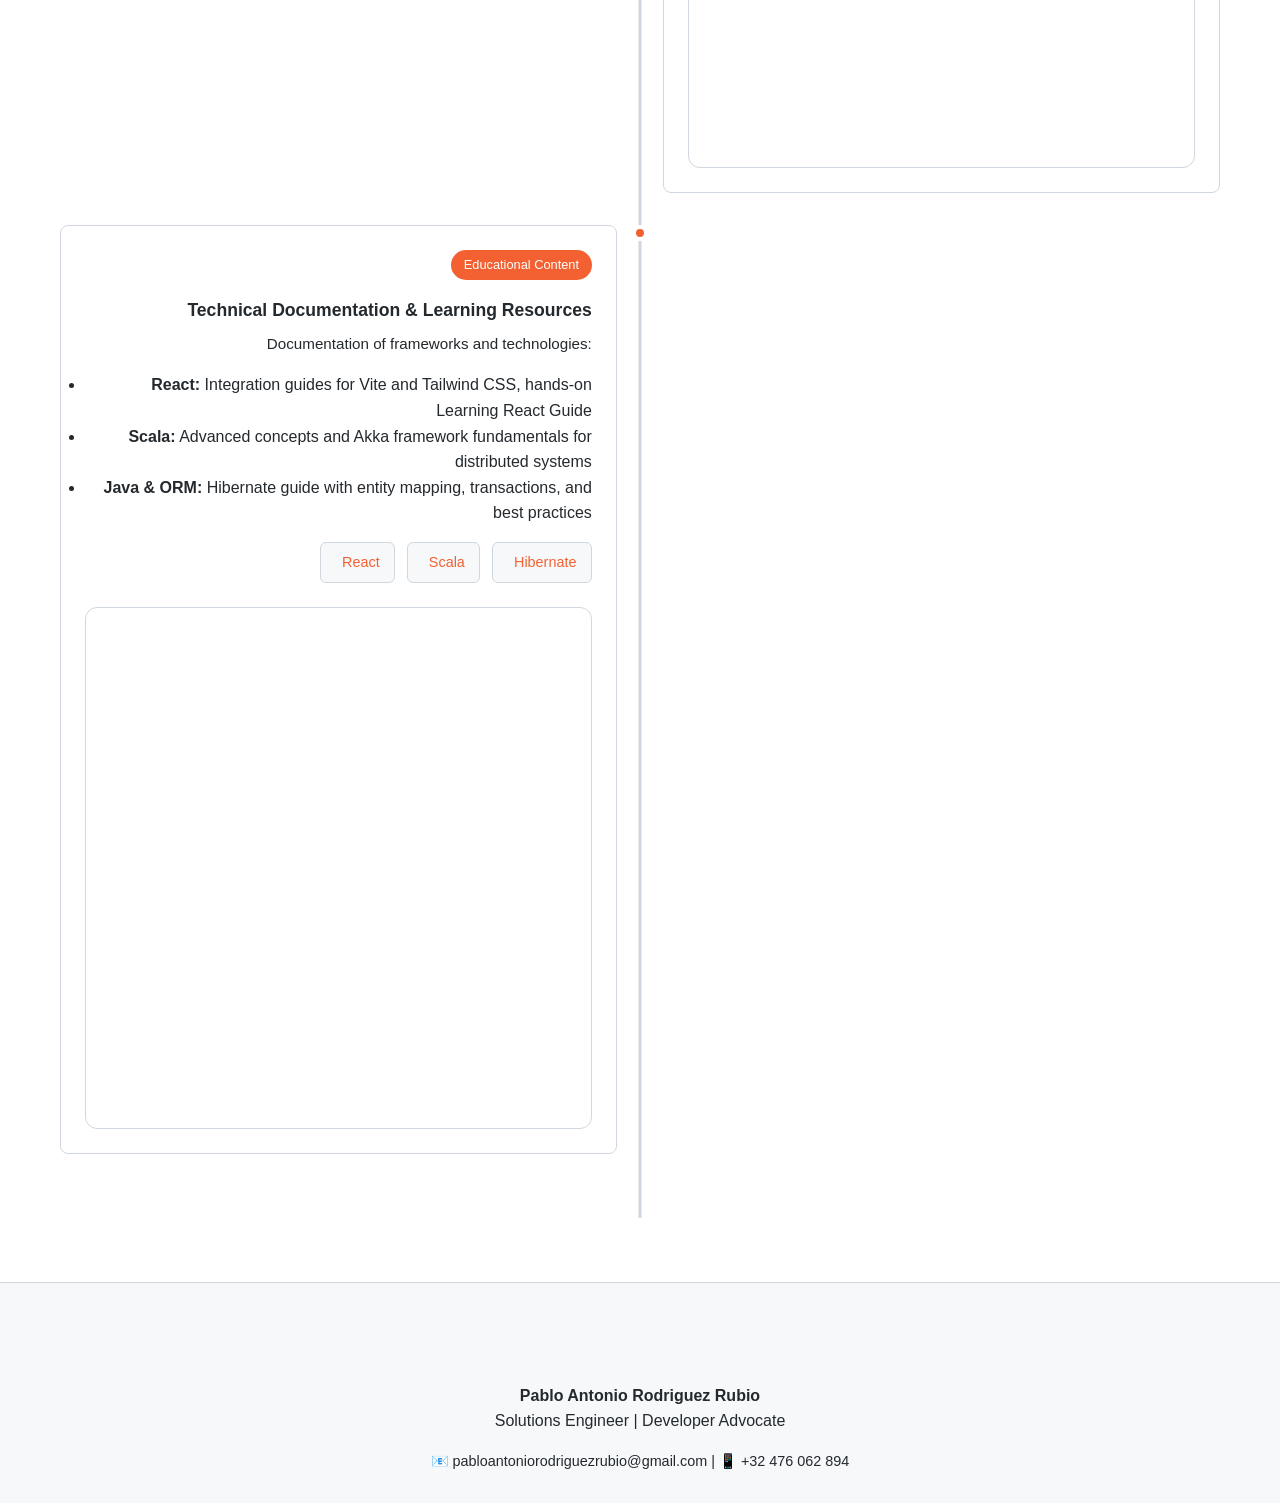
==== commit c96b4781: "add article preview to tabnas card dev.to blocks framing, so the teaser is generated from its API by" ====
--- a/index.html
+++ b/index.html
@@ -106,14 +106,14 @@
             <div class="timeline-dot"></div>
             <div class="timeline-content">
               <span class="category">Technical Content</span>
-              <h4>Tabnas: How to define a grammar</h4>
-              <p>
-                Critical, hands-on review of Tabnas: giving an executable RFC
-                5234 ABNF grammar to the Abaqus/CalculiX `.inp` deck format, a
-                format everyone can read but nobody has a grammar for.
-                Validation, keyword inspection and JSON export all run from one
-                grammar file.
-              </p>
+              <div class="embed-container embed-article">
+                <iframe
+                  loading="lazy"
+                  scrolling="no"
+                  src="./articles/tabnas-preview.html"
+                  title="Tabnas: How to define a grammar (article preview)"
+                ></iframe>
+              </div>
               <div class="timeline-links">
                 <a
                   href="https://dev.to/pablodevrel/tabnas-how-to-define-a-grammar-243i"
--- a/styles.css
+++ b/styles.css
@@ -396,6 +396,11 @@
     margin-top: 1rem;
 }
 
+/* Cards in the left column are right aligned, so their link rows are too */
+.timeline-item:nth-child(odd) .timeline-links {
+    justify-content: flex-end;
+}
+
 .embed-container {
     margin-top: 1.5rem;
     width: 100%;
@@ -423,6 +428,17 @@
 
 .embed-container iframe[src*="youtube.com"] {
     height: 620px;
+}
+
+/* Article teaser, generated by scripts/fetch-article.mjs. Fixed size, no
+   scrolling: the card links out to dev.to for the full read. */
+.embed-container.embed-article {
+    margin-top: 1rem;
+}
+
+.embed-container.embed-article iframe {
+    height: 210px;
+    min-height: 0;
 }
 
 .timeline-link {
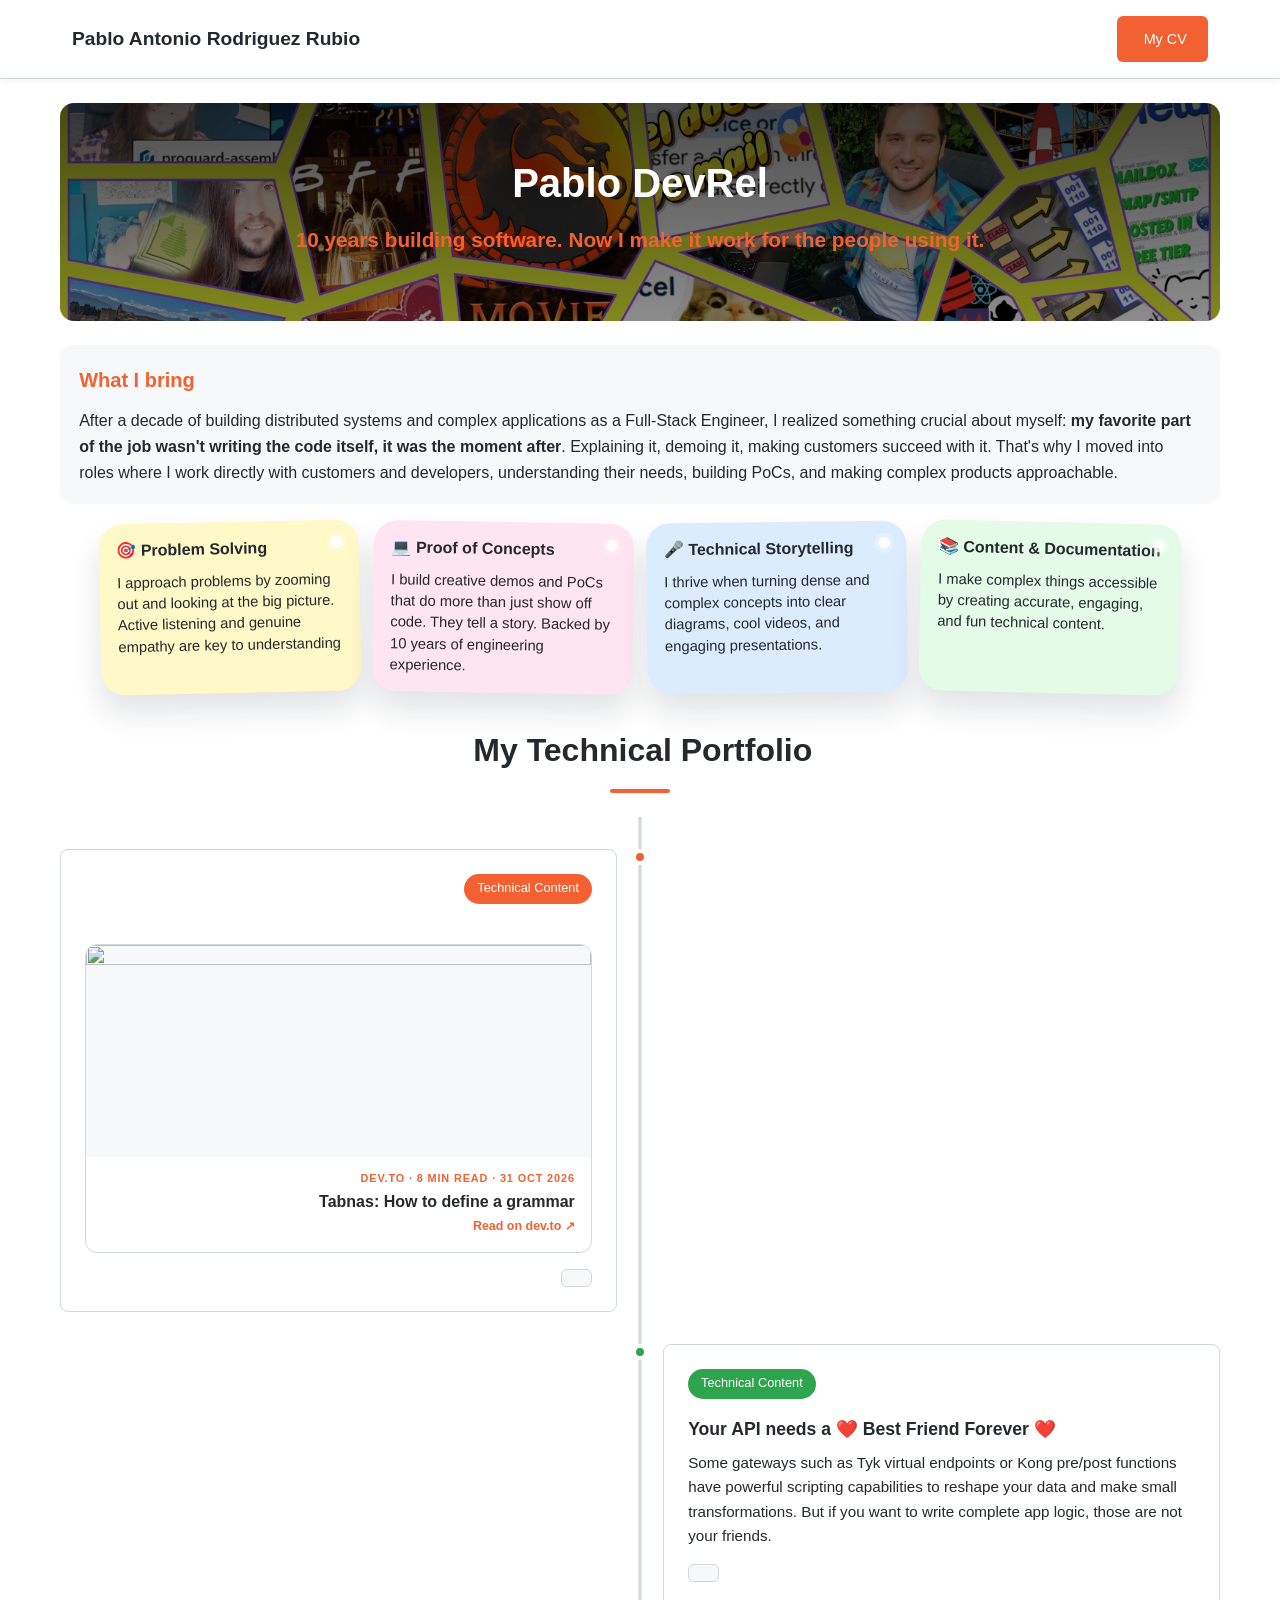
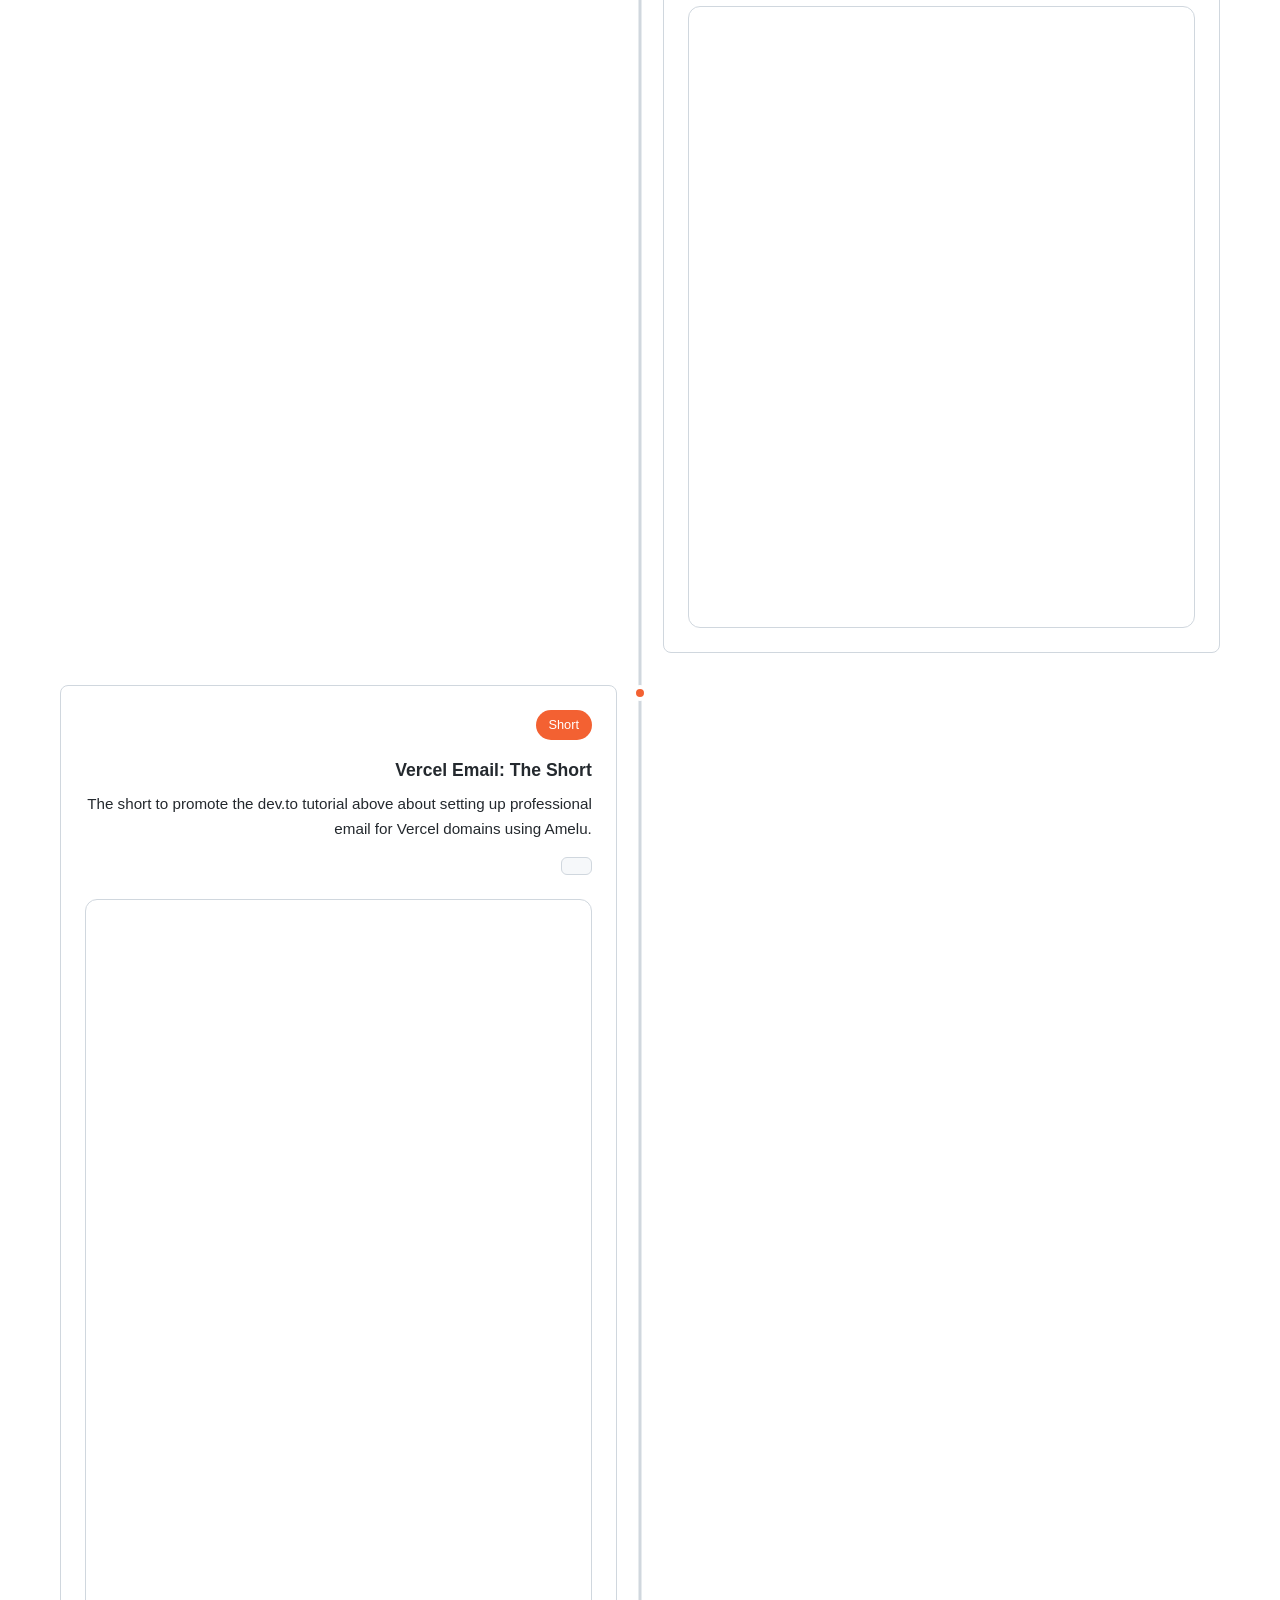
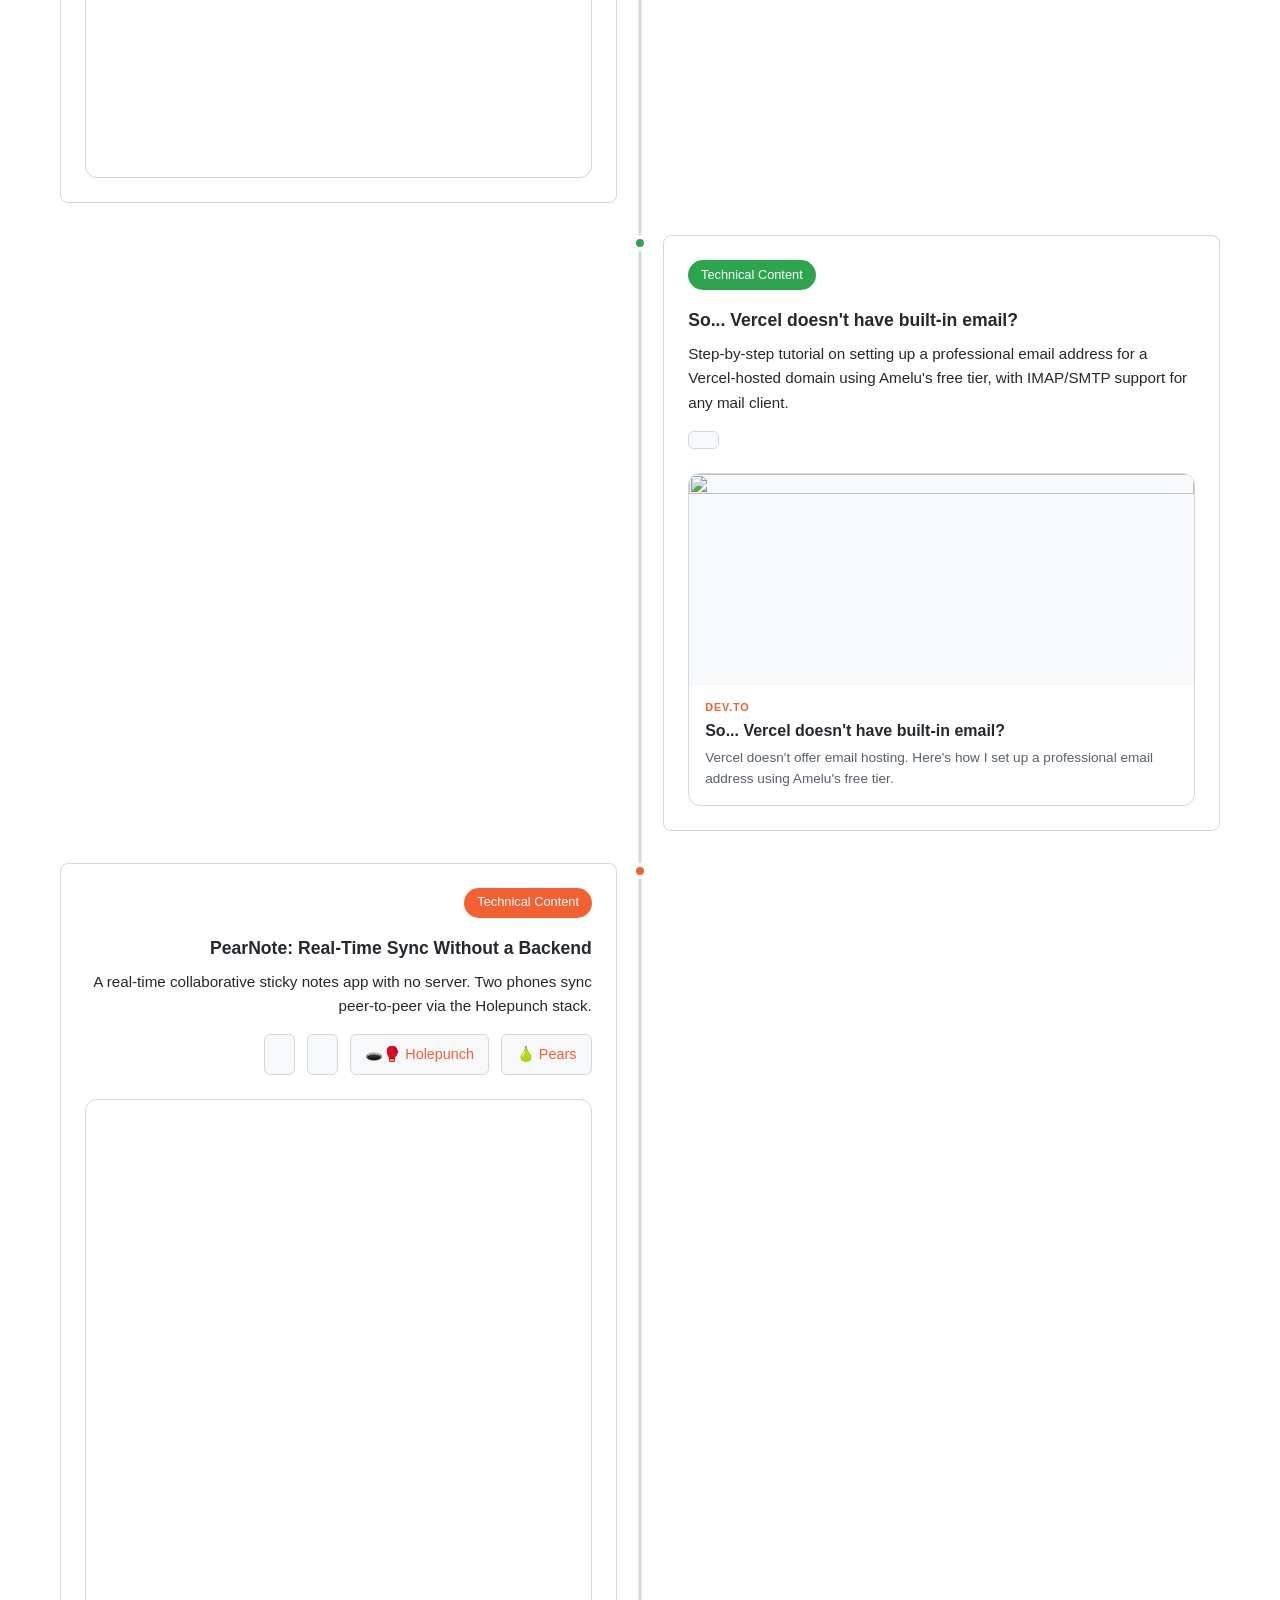
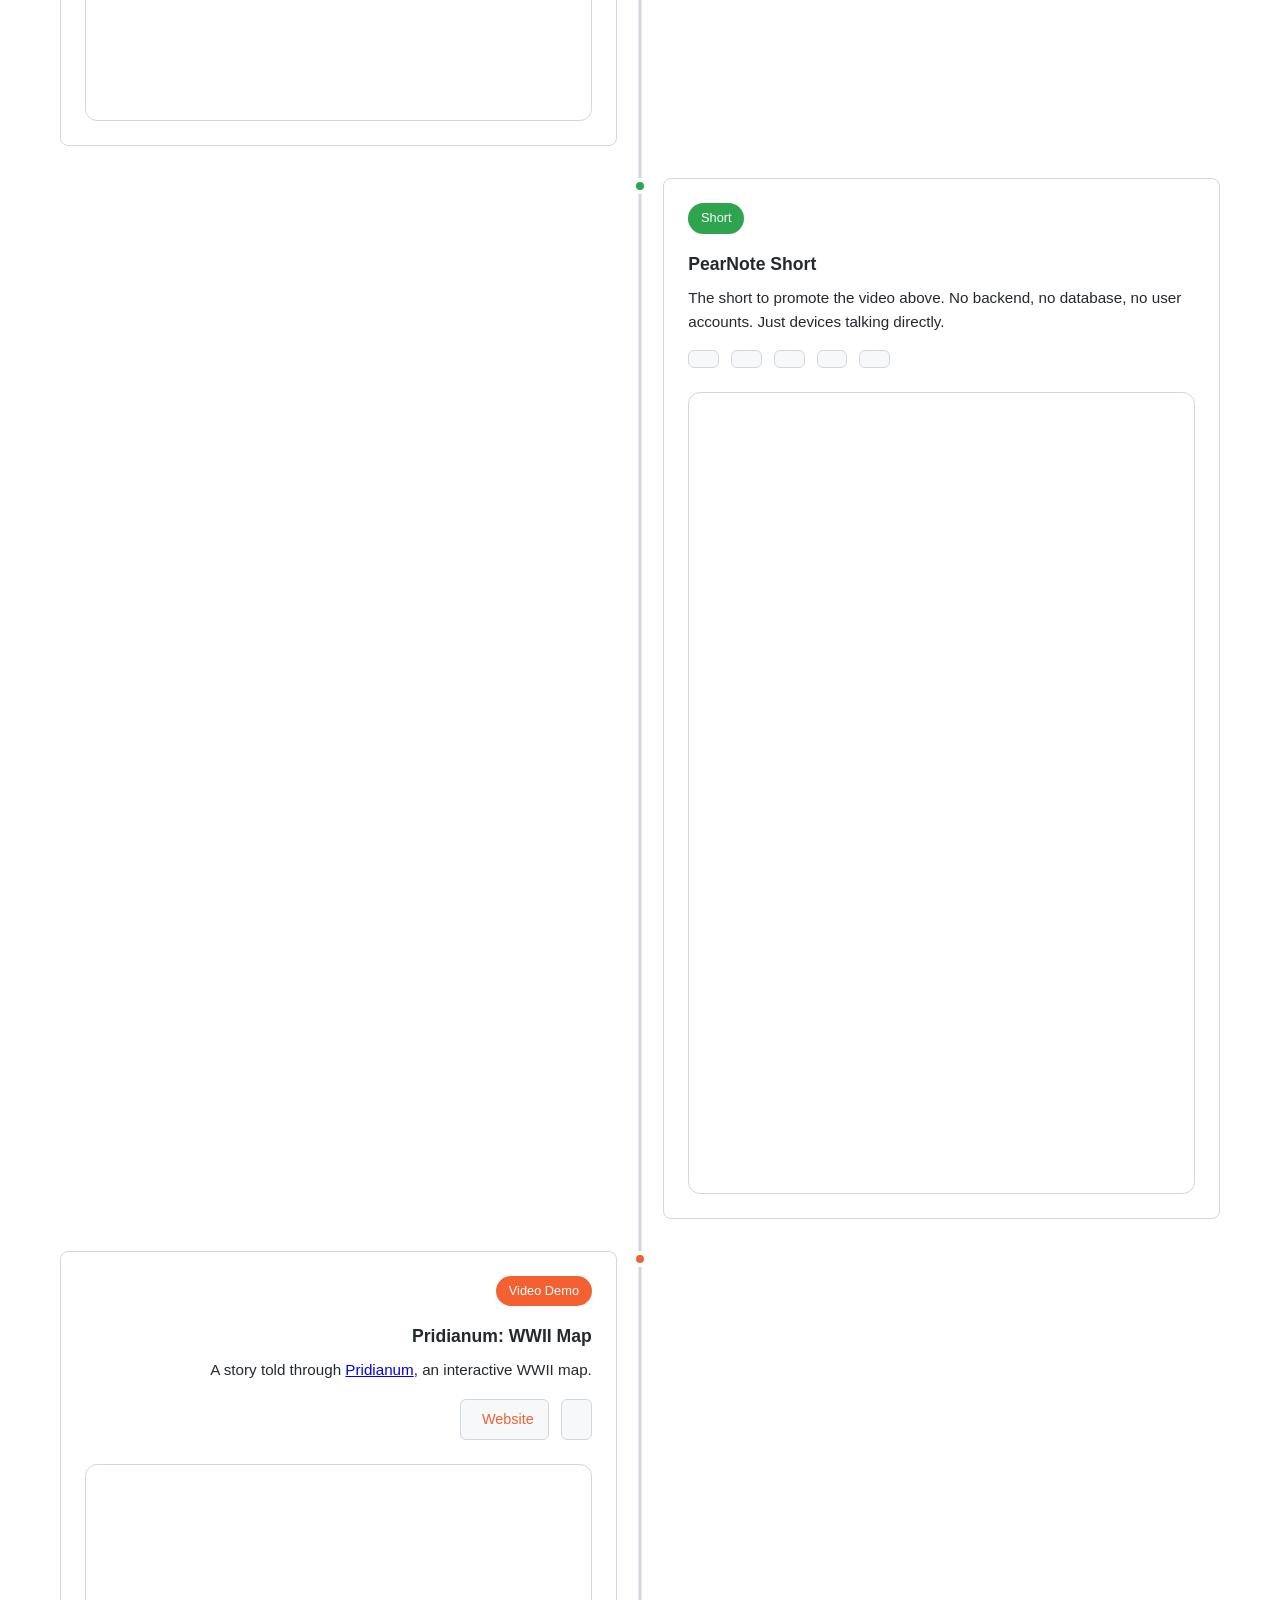
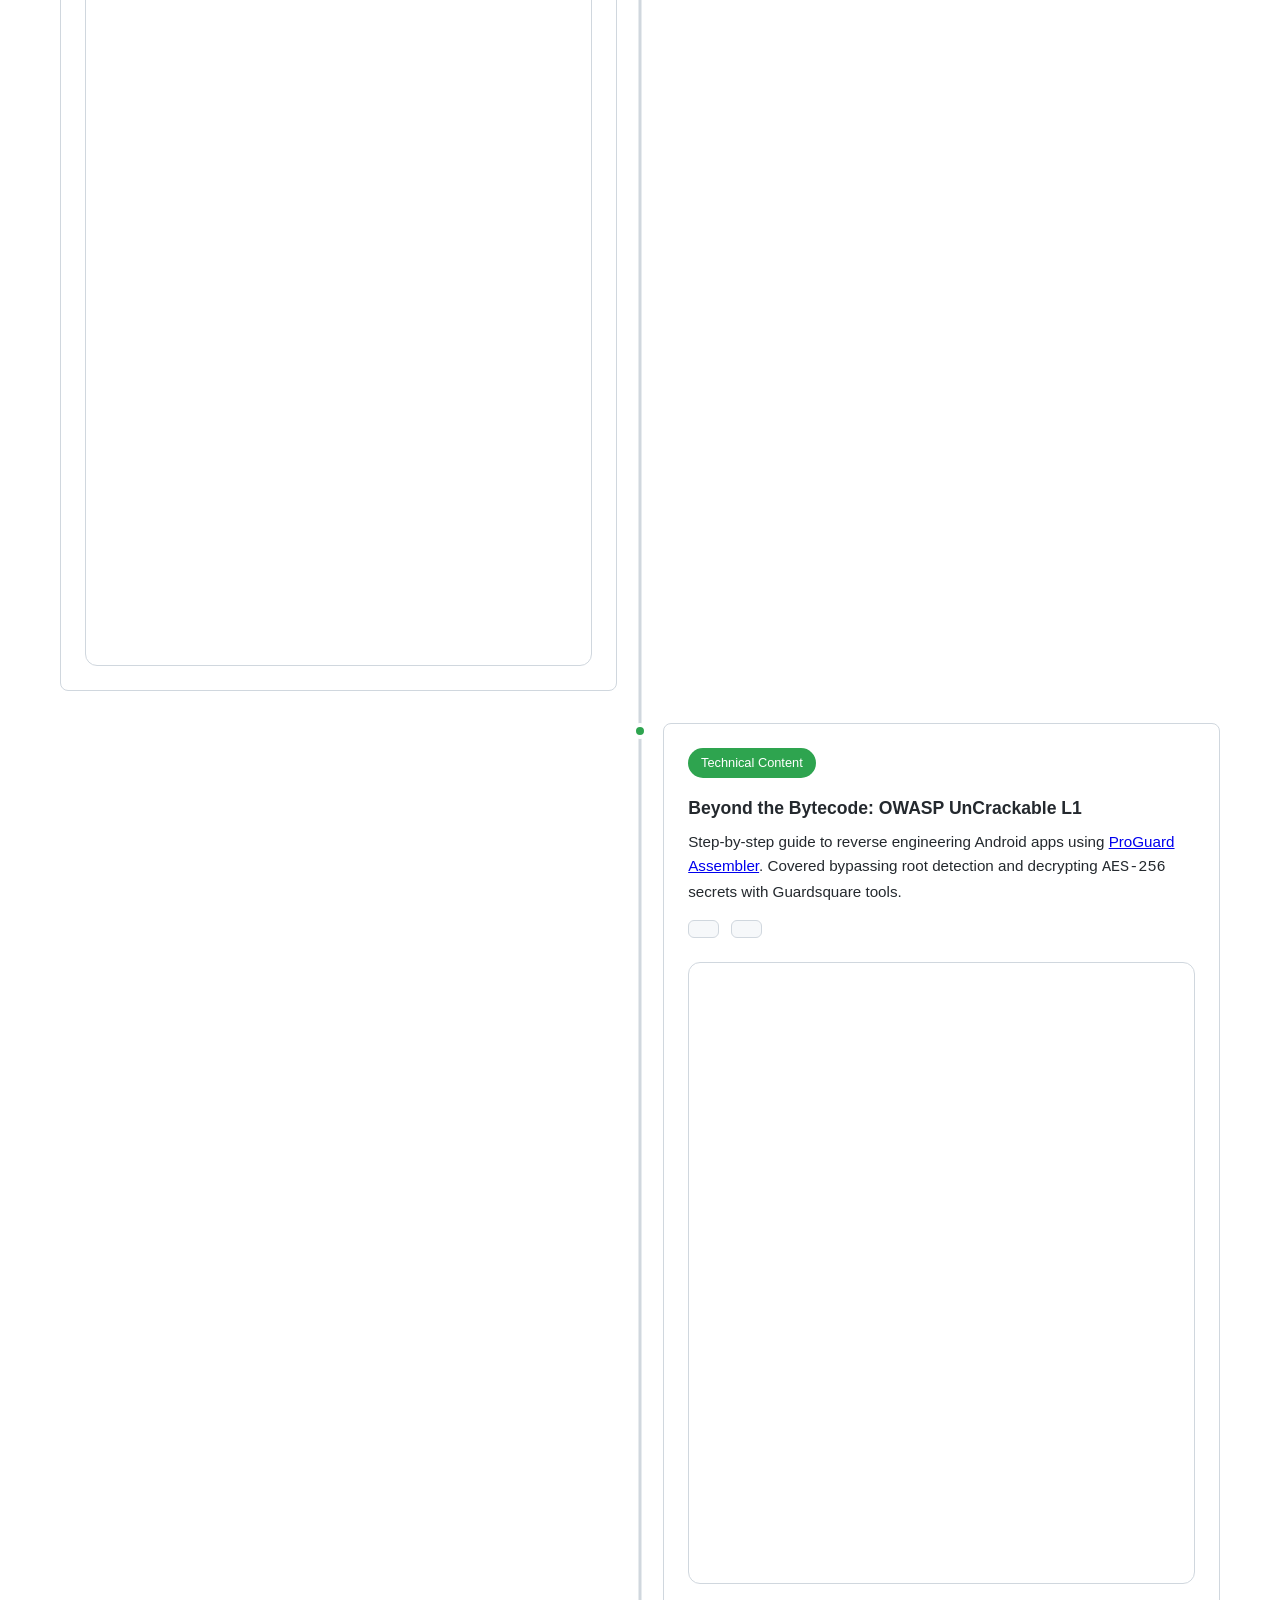
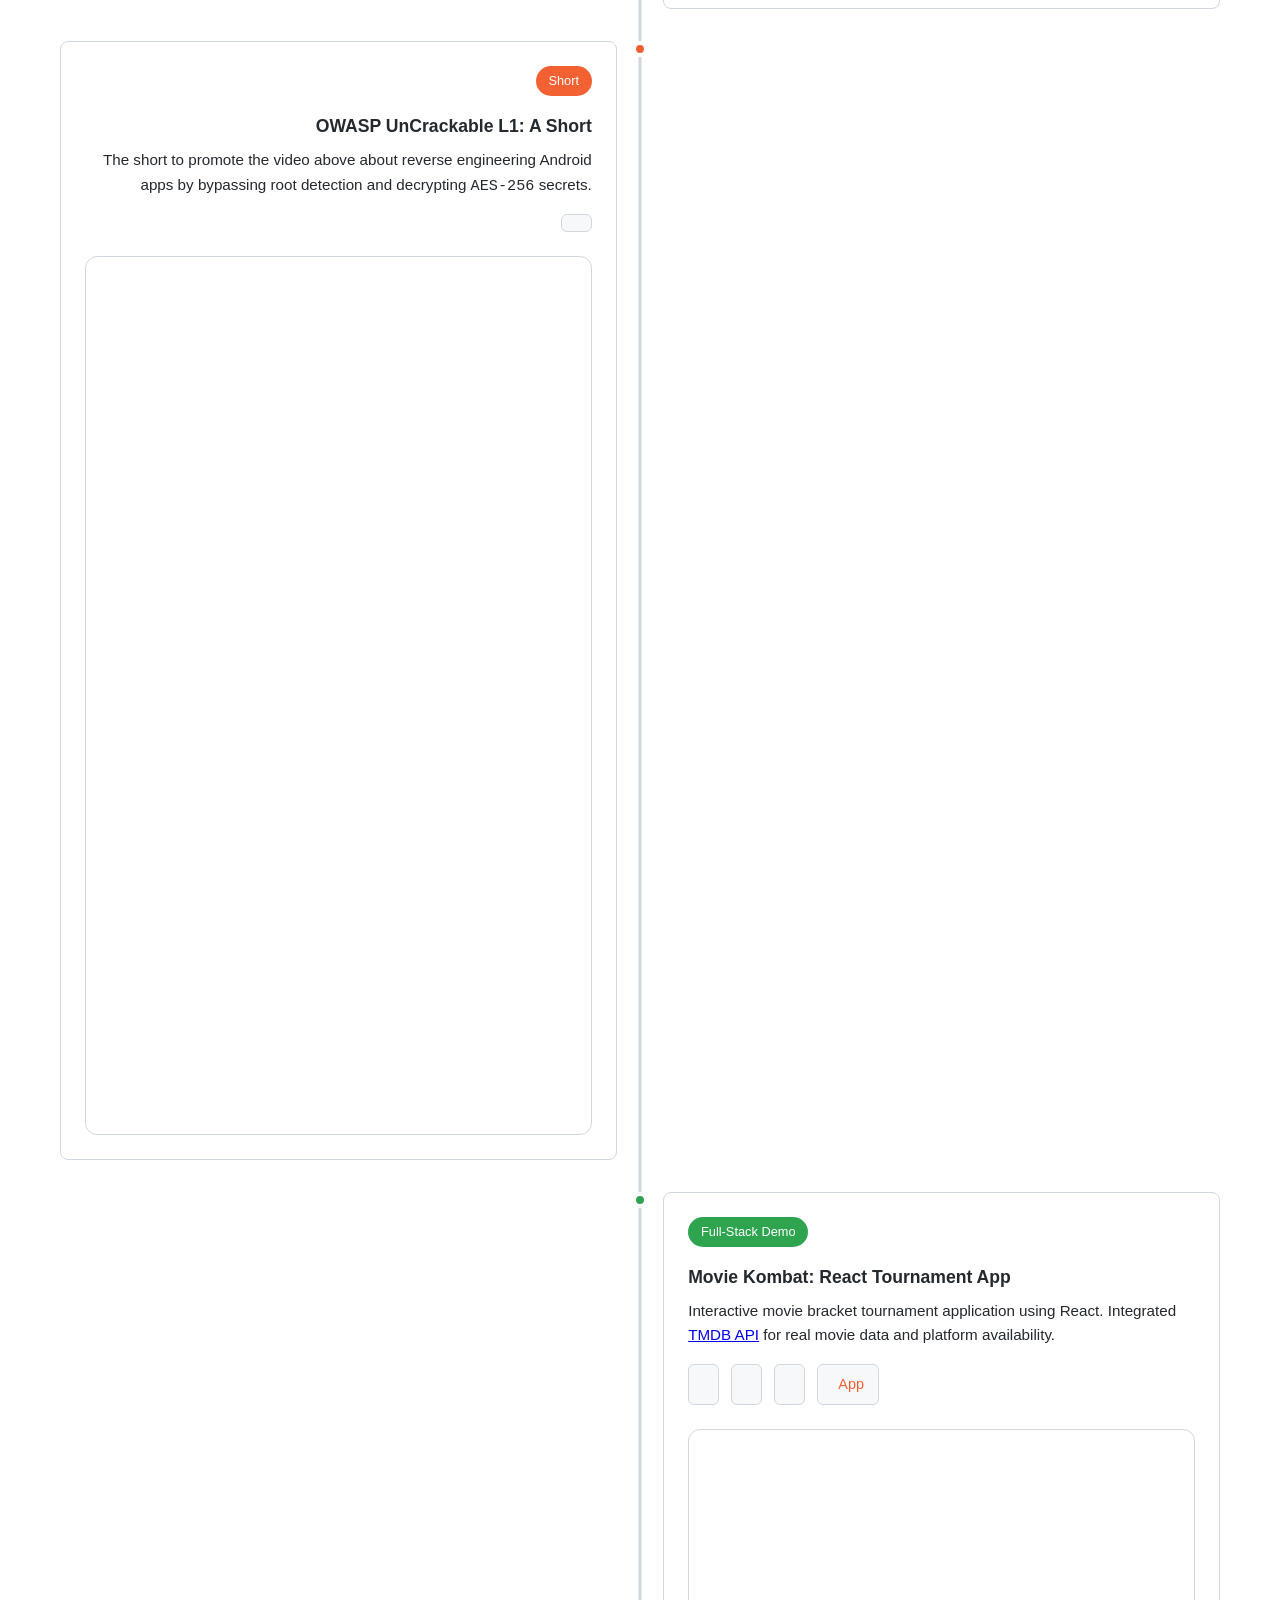
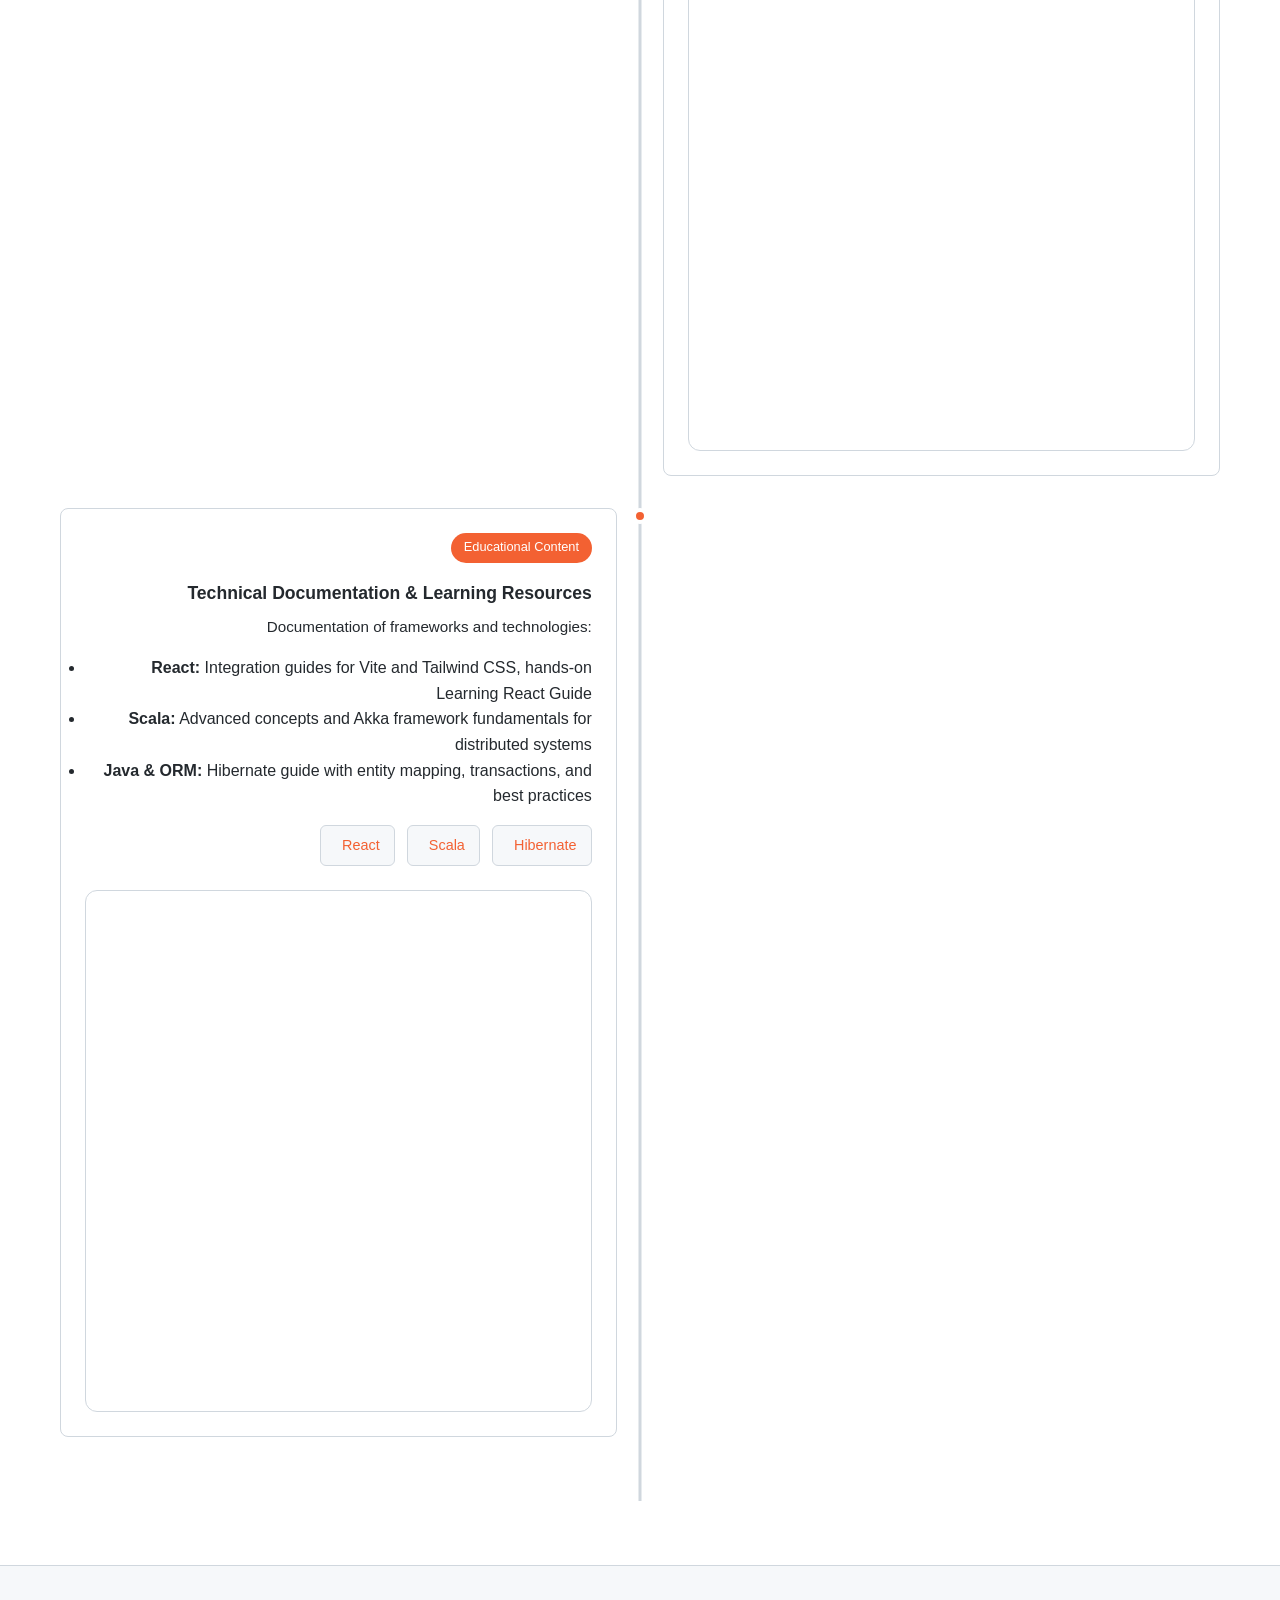
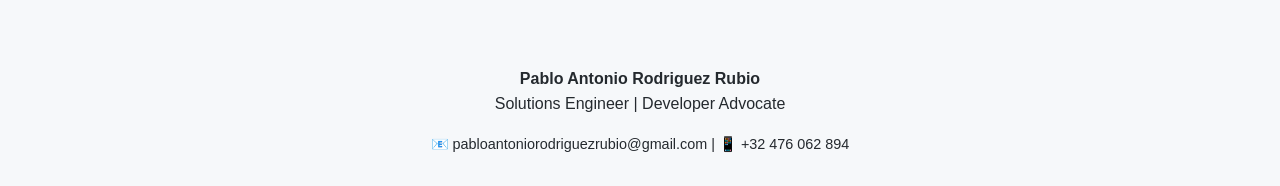
==== commit 9125f00b: "replace article preview iframe with reusable card component" ====
--- a/index.html
+++ b/index.html
@@ -106,14 +106,23 @@
             <div class="timeline-dot"></div>
             <div class="timeline-content">
               <span class="category">Technical Content</span>
-              <div class="embed-container embed-article">
-                <iframe
-                  loading="lazy"
-                  scrolling="no"
-                  src="./articles/tabnas-preview.html"
-                  title="Tabnas: How to define a grammar (article preview)"
-                ></iframe>
-              </div>
+              <a
+                class="card"
+                href="https://dev.to/pablodevrel/tabnas-how-to-define-a-grammar-243i"
+                target="_blank"
+                rel="noopener noreferrer"
+              >
+                <img
+                  class="cover"
+                  src="https://media2.dev.to/dynamic/image/width=1000,height=420,fit=cover,gravity=auto,format=auto/https%3A%2F%2Fdev-to-uploads.s3.us-east-2.amazonaws.com%2Fuploads%2Farticles%2Fag8lzgil6ehu6inpf0uh.png"
+                  alt=""
+                />
+                <div class="content">
+                  <p class="kicker">dev.to · 8 min read · 31 Oct 2026</p>
+                  <h1>Tabnas: How to define a grammar</h1>
+                  <span class="cta">Read on dev.to ↗</span>
+                </div>
+              </a>
               <div class="timeline-links">
                 <a
                   href="https://dev.to/pablodevrel/tabnas-how-to-define-a-grammar-243i"
@@ -224,55 +233,26 @@
                   ></iconify-icon
                 ></a>
               </div>
-              <div class="embed-container">
-                <a
-                  href="https://dev.to/pablodevrel/so-vercel-doesnt-have-built-in-email-2dpd"
-                  target="_blank"
-                  rel="noopener noreferrer"
-                  style="display: block; text-decoration: none; color: inherit"
-                >
-                  <img
-                    src="https://media2.dev.to/dynamic/image/width=1000,height=420,fit=cover,gravity=auto,format=auto/https%3A%2F%2Fdev-to-uploads.s3.us-east-2.amazonaws.com%2Fuploads%2Farticles%2Fqiwcn5bowu2g4pg5d5pb.png"
-                    alt="So... Vercel doesn't have built-in email?"
-                    style="
-                      width: 100%;
-                      height: auto;
-                      display: block;
-                      border-radius: 12px 12px 0 0;
-                    "
-                  />
-                  <div
-                    style="
-                      padding: 1rem;
-                      background: var(--surface-muted);
-                      border-radius: 0 0 12px 12px;
-                    "
-                  >
-                    <div
-                      style="
-                        font-size: 0.75rem;
-                        color: var(--text-muted);
-                        margin-bottom: 0.25rem;
-                      "
-                    >
-                      dev.to
-                    </div>
-                    <div style="font-weight: 600; font-size: 0.95rem">
-                      So... Vercel doesn't have built-in email?
-                    </div>
-                    <div
-                      style="
-                        font-size: 0.85rem;
-                        color: var(--text-muted);
-                        margin-top: 0.25rem;
-                      "
-                    >
-                      Vercel doesn't offer email hosting. Here's how I set up a
-                      professional email address using Amelu's free tier.
-                    </div>
-                  </div>
-                </a>
-              </div>
+              <a
+                class="card"
+                href="https://dev.to/pablodevrel/so-vercel-doesnt-have-built-in-email-2dpd"
+                target="_blank"
+                rel="noopener noreferrer"
+              >
+                <img
+                  class="cover"
+                  src="https://media2.dev.to/dynamic/image/width=1000,height=420,fit=cover,gravity=auto,format=auto/https%3A%2F%2Fdev-to-uploads.s3.us-east-2.amazonaws.com%2Fuploads%2Farticles%2Fqiwcn5bowu2g4pg5d5pb.png"
+                  alt=""
+                />
+                <div class="content">
+                  <p class="kicker">dev.to</p>
+                  <h1>So... Vercel doesn't have built-in email?</h1>
+                  <p class="summary">
+                    Vercel doesn't offer email hosting. Here's how I set up a
+                    professional email address using Amelu's free tier.
+                  </p>
+                </div>
+              </a>
             </div>
           </div>
 
--- a/styles.css
+++ b/styles.css
@@ -430,15 +430,71 @@
     height: 620px;
 }
 
-/* Article teaser, generated by scripts/fetch-article.mjs. Fixed size, no
-   scrolling: the card links out to dev.to for the full read. */
-.embed-container.embed-article {
-    margin-top: 1rem;
-}
-
-.embed-container.embed-article iframe {
-    height: 210px;
-    min-height: 0;
+/* dev.to article cards. Reusable teaser that links out to the full article:
+   cover image on top, then kicker, title and optionally a summary or CTA.
+   Colors come from the site variables, so it follows light/dark for free. */
+.card {
+    display: flex;
+    flex-direction: column;
+    margin-top: 1.5rem;
+    max-width: 560px;
+    border: 1px solid var(--border);
+    border-radius: 12px;
+    overflow: hidden;
+    background: var(--surface);
+    text-decoration: none;
+    color: inherit;
+}
+
+.card .cover {
+    width: 100%;
+    aspect-ratio: 1000 / 420;
+    object-fit: cover;
+    display: block;
+    background: var(--surface-muted);
+}
+
+.card .content {
+    padding: 0.8rem 1rem 0.9rem;
+    display: flex;
+    flex-direction: column;
+    gap: 0.3rem;
+}
+
+.card .kicker {
+    margin: 0;
+    font-size: 0.68rem;
+    letter-spacing: 0.08em;
+    text-transform: uppercase;
+    color: var(--primary);
+    font-weight: 600;
+}
+
+.card h1 {
+    margin: 0;
+    font-size: 1rem;
+    line-height: 1.3;
+    display: -webkit-box;
+    -webkit-line-clamp: 2;
+    -webkit-box-orient: vertical;
+    overflow: hidden;
+}
+
+.card .summary {
+    margin: 0;
+    font-size: 0.85rem;
+    color: var(--text-muted);
+}
+
+.card .cta {
+    margin-top: auto;
+    font-size: 0.78rem;
+    font-weight: 600;
+    color: var(--primary);
+}
+
+.card:hover h1 {
+    text-decoration: underline;
 }
 
 .timeline-link {
